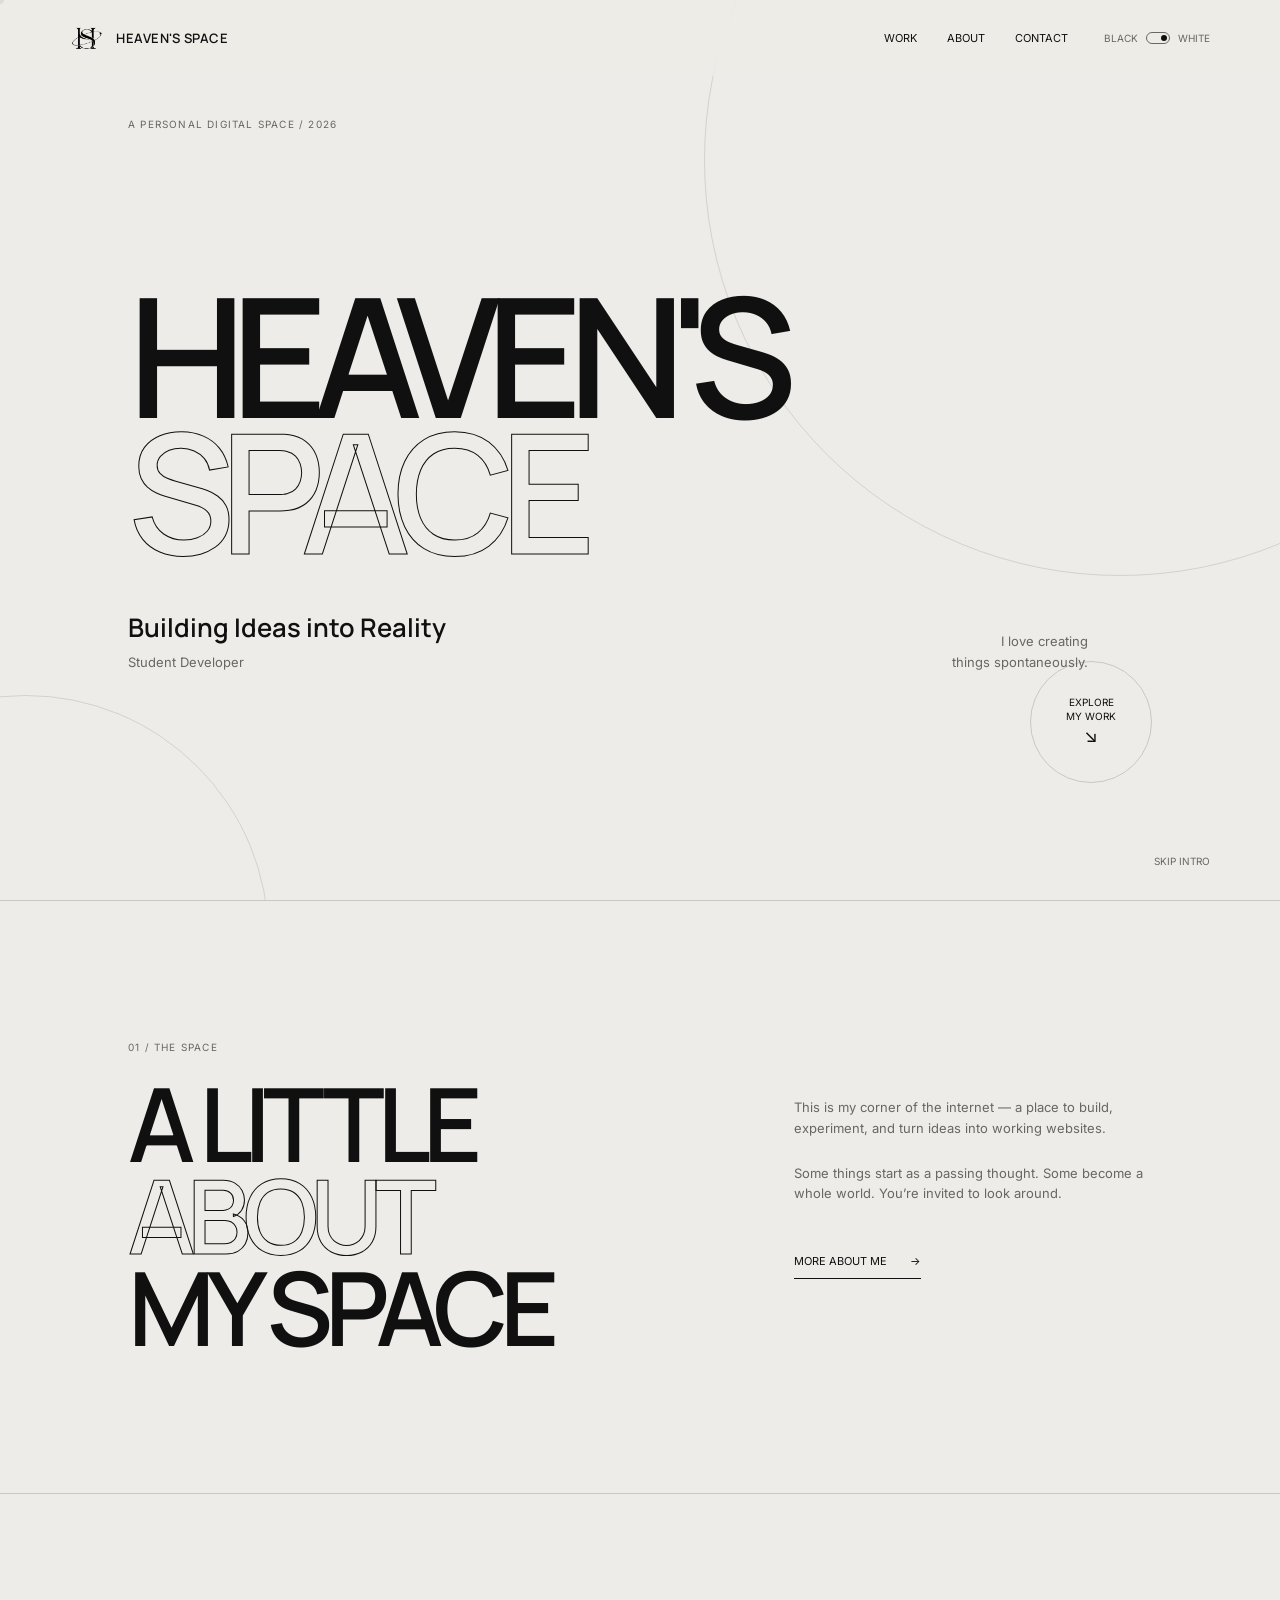
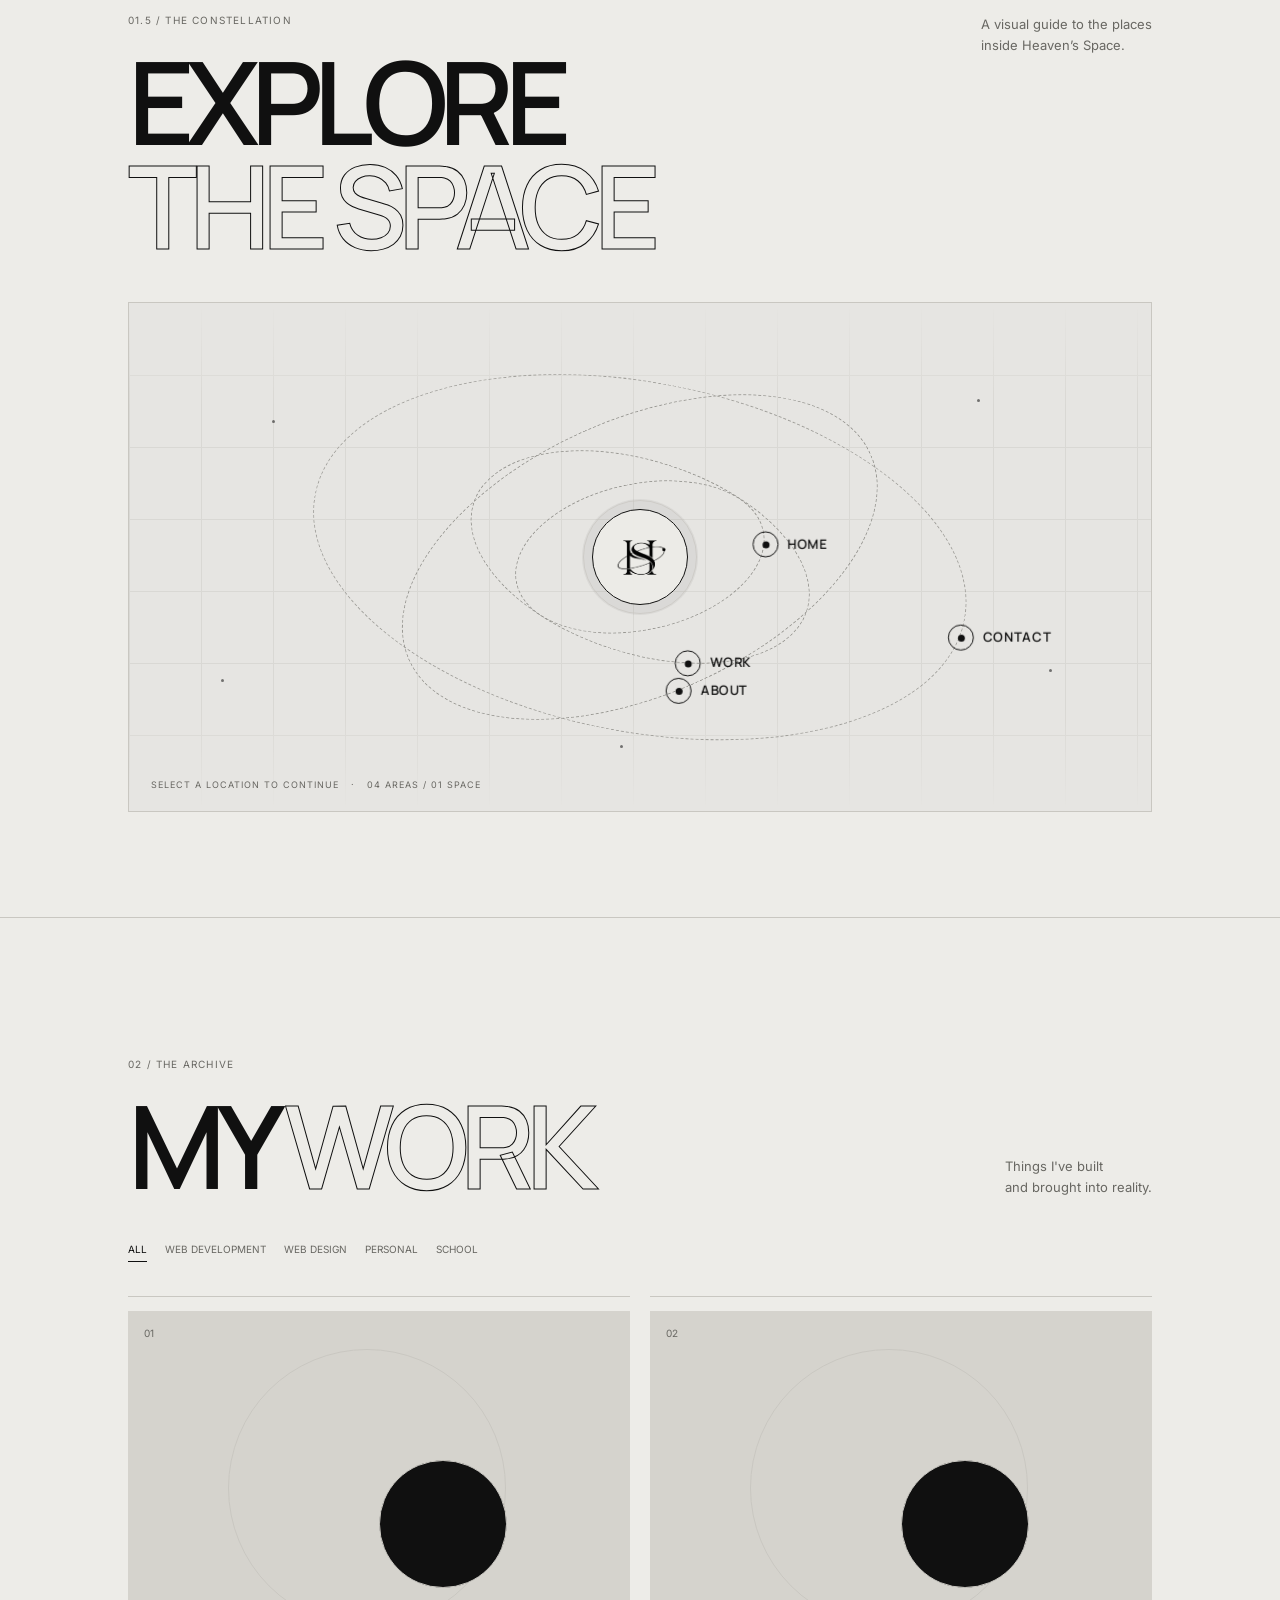
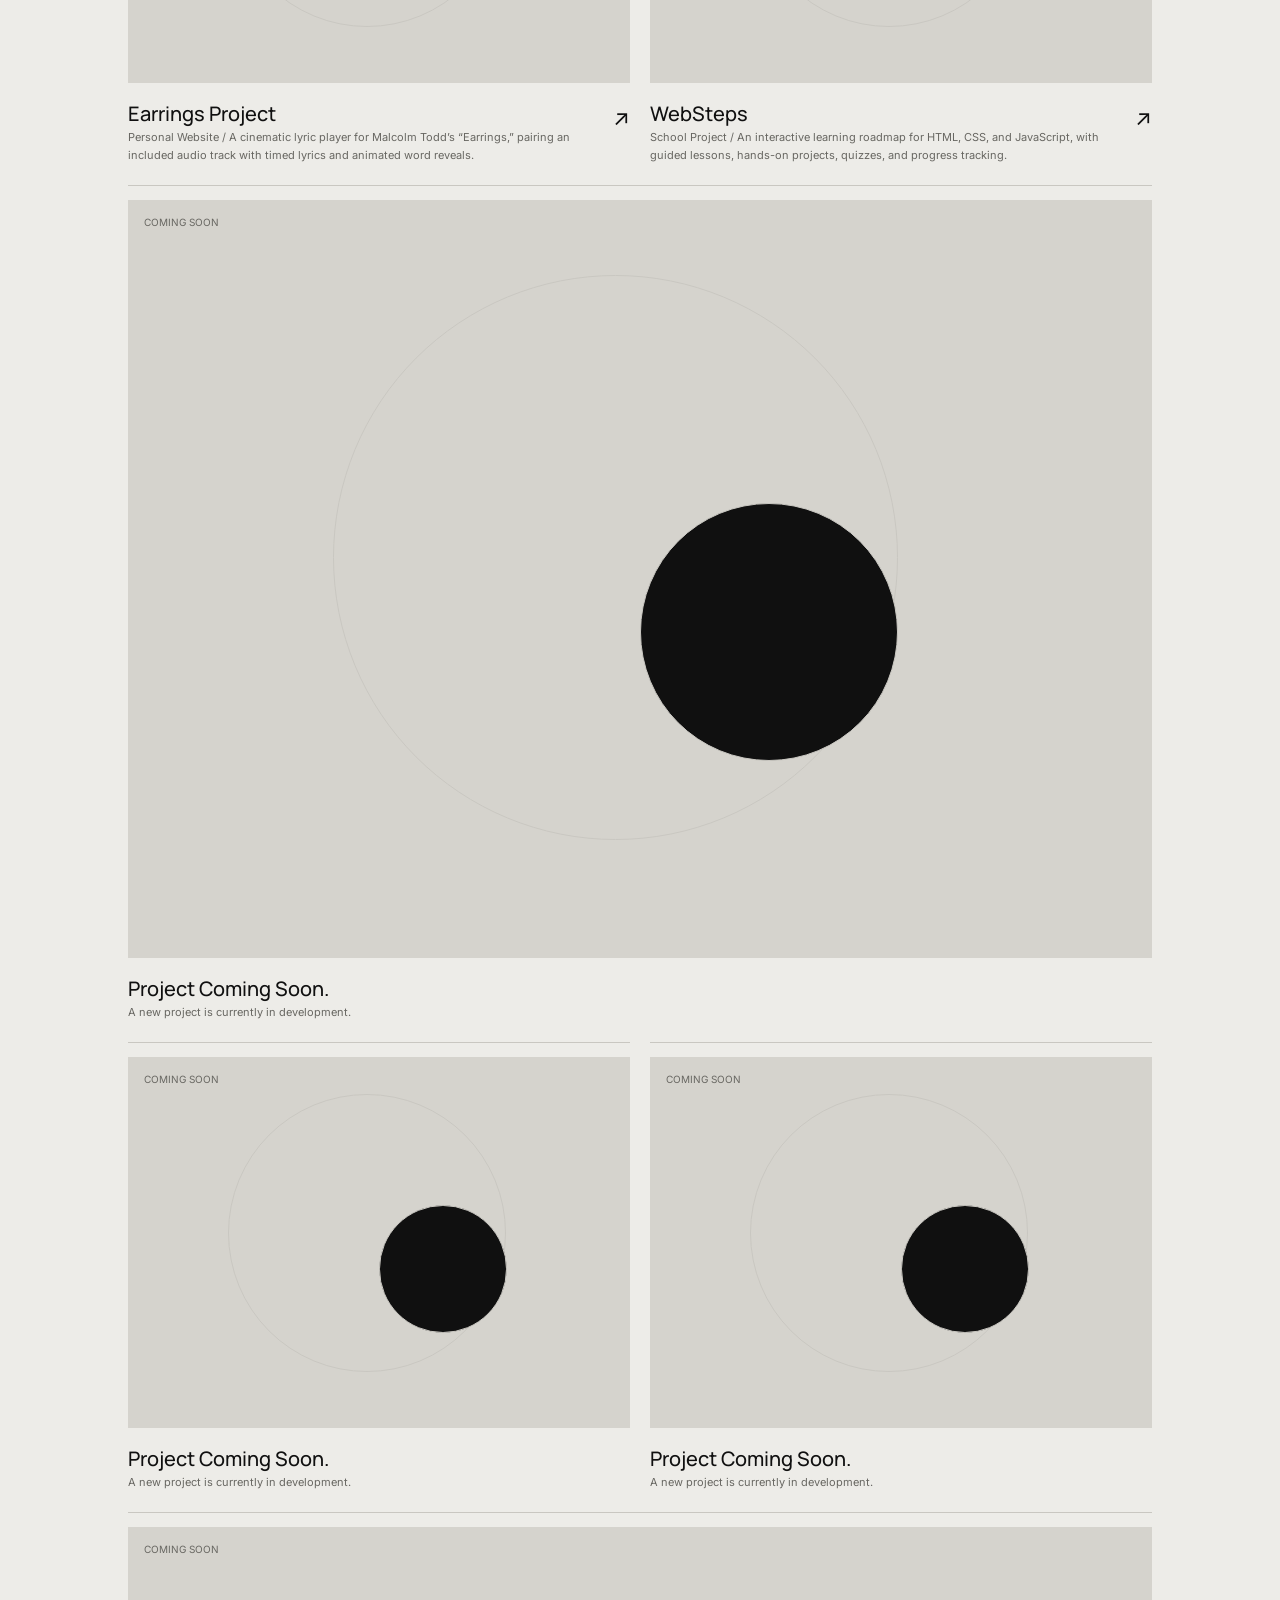
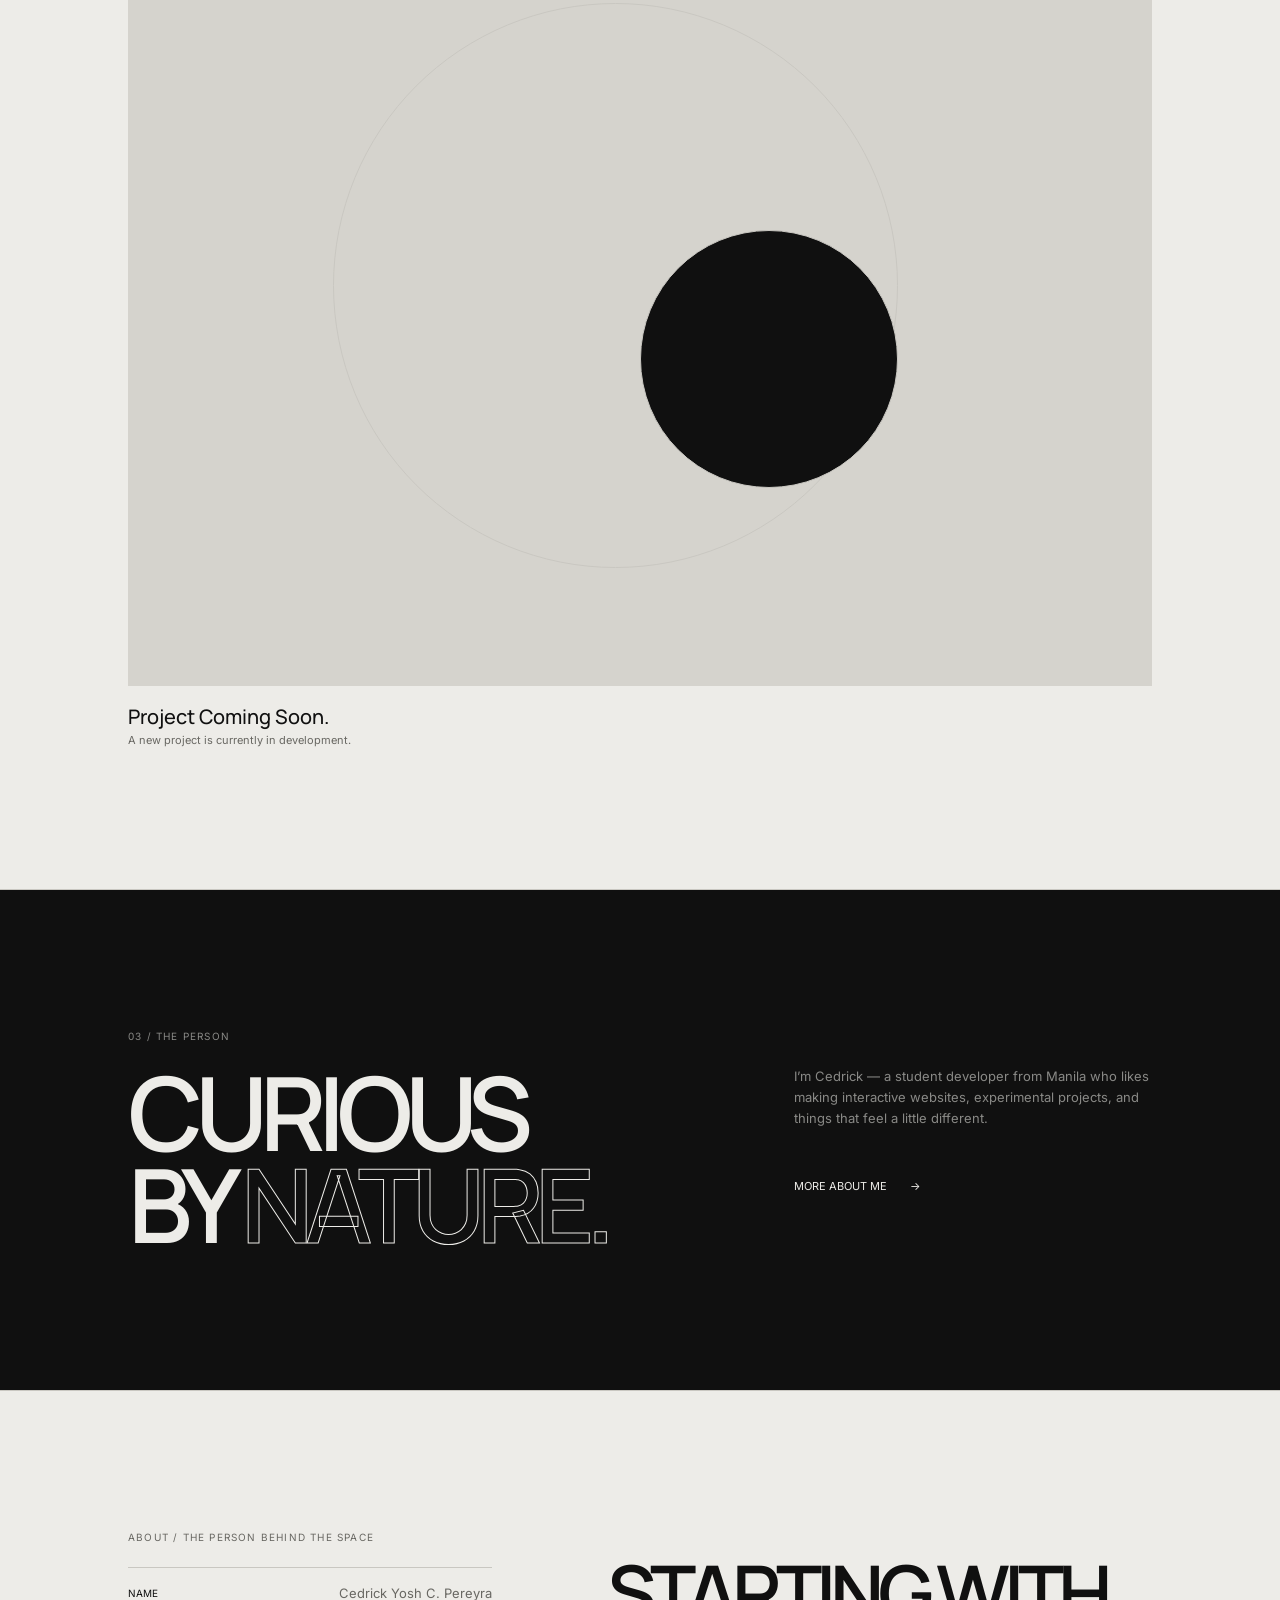
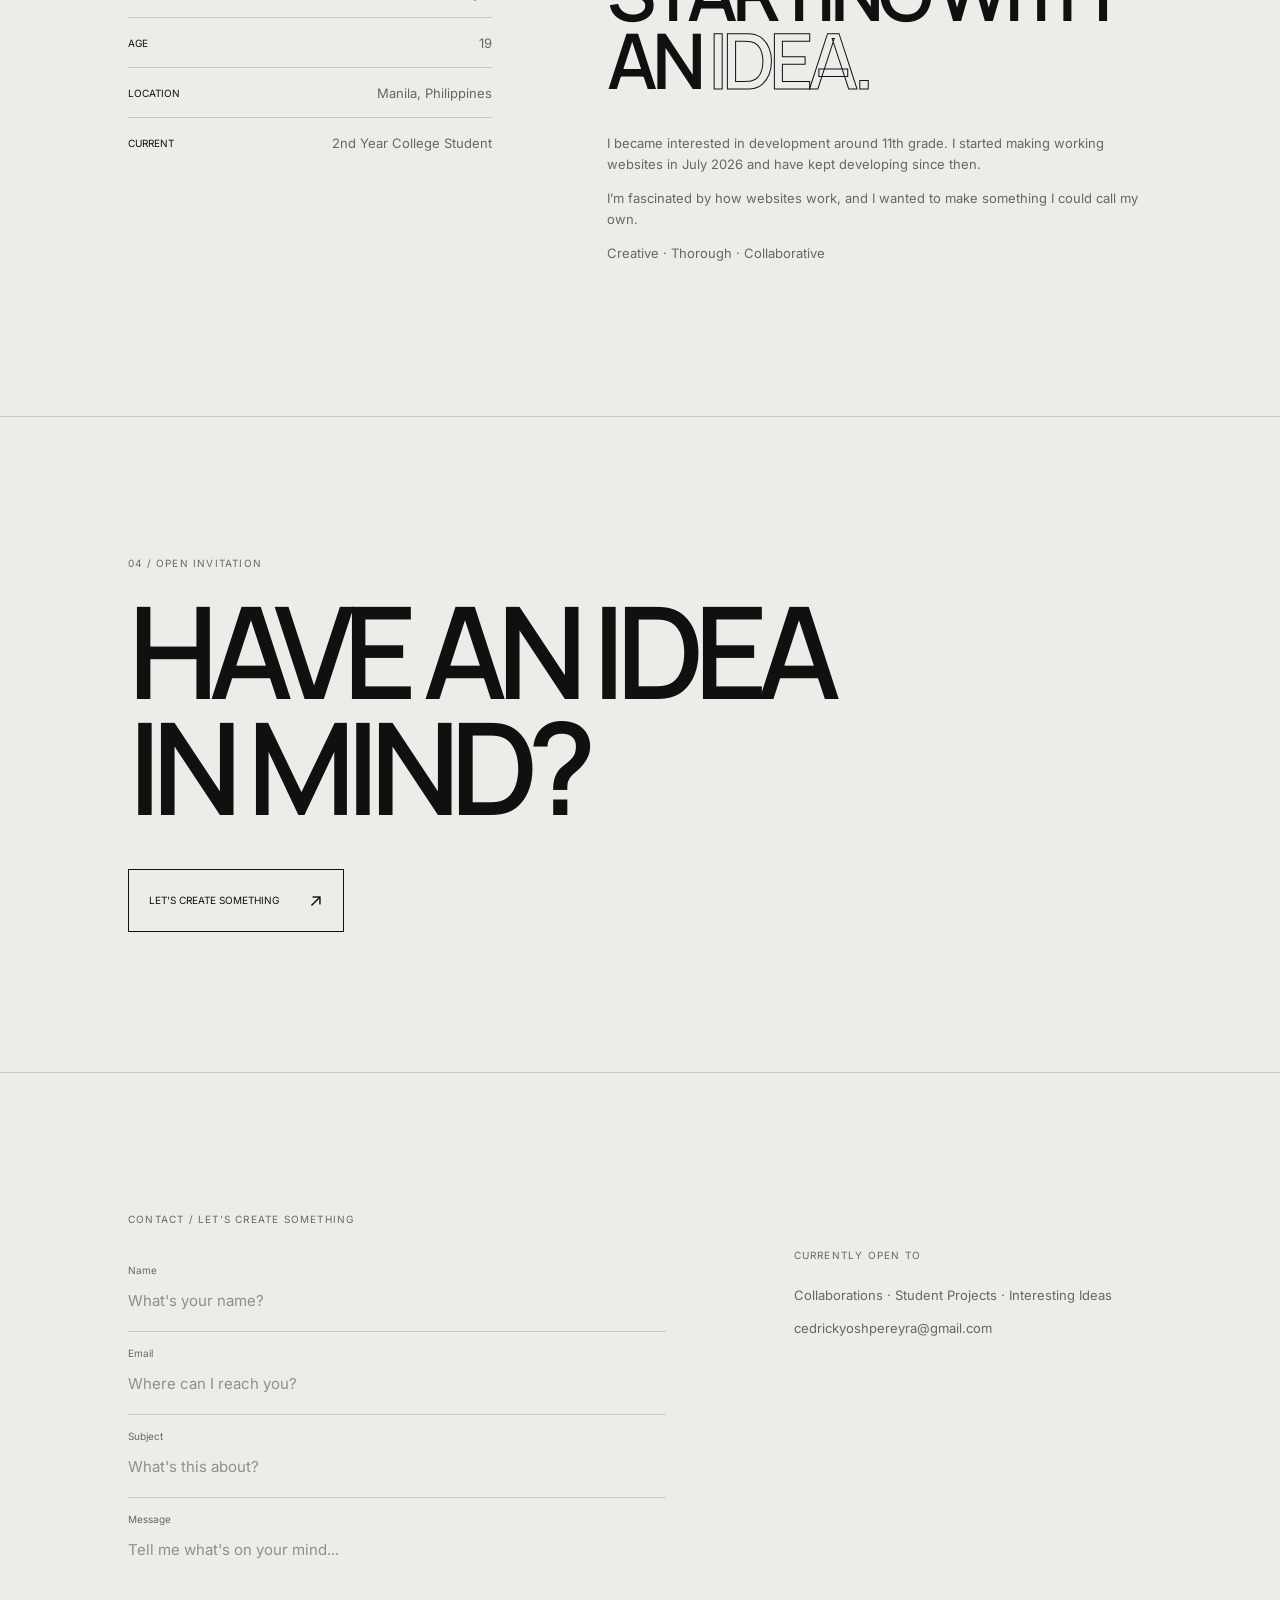
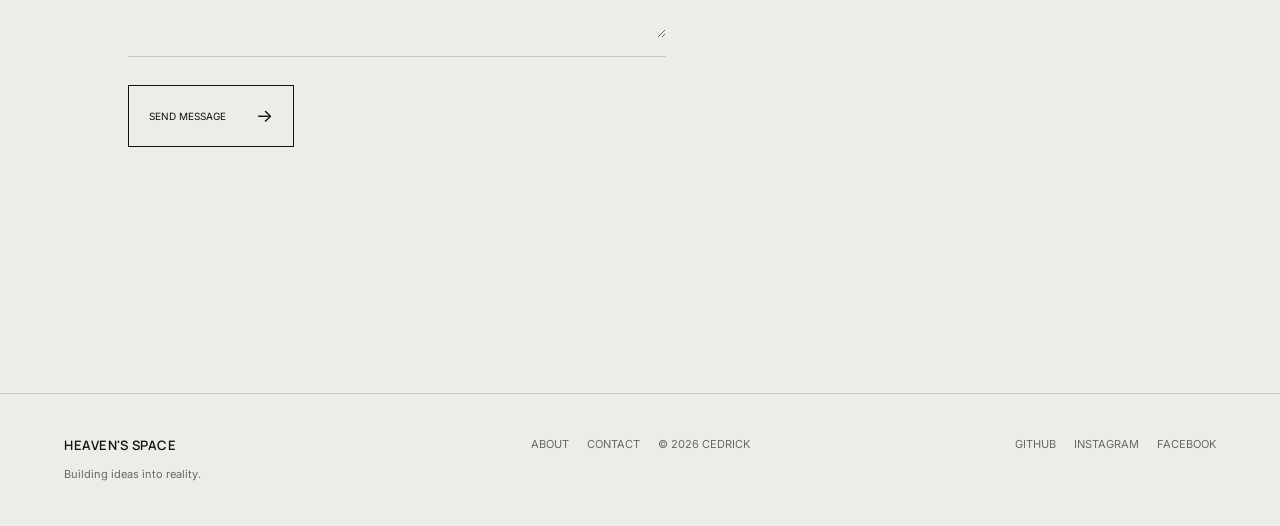
==== index.html @ 576fee95 "Make work preview hover animation visible" ====
<!doctype html>
<html lang="en">
<head>
  <meta charset="utf-8">
  <meta name="viewport" content="width=device-width, initial-scale=1">
  <title>Heaven's Space</title>
  <meta name="description" content="Heaven's Space is Cedrick's personal digital space for building ideas into reality.">
  <meta property="og:title" content="Heaven's Space — Student Developer">
  <meta property="og:description" content="Building ideas into reality. Explore Cedrick's work, experiments, and digital space.">
  <meta property="og:type" content="website">
  <link rel="icon" type="image/png" href="assets/heavens-space-logo.png">
  <link rel="stylesheet" href="css/style.css?v=20">
</head>
<body id="top">
  <div class="cursor" aria-hidden="true"></div>
  <header class="site-header">
    <a class="brand brand-with-logo" href="index.html" aria-label="Heaven's Space home">
      <span class="brand-logo" aria-hidden="true"><img src="assets/heavens-space-logo.png" alt="" width="44" height="44"></span>
      <span>HEAVEN'S SPACE</span>
    </a>
    <nav class="desktop-nav" aria-label="Main navigation">
      <a href="#work">WORK</a><a href="#about">ABOUT</a><a href="#contact">CONTACT</a>
      <button class="theme-toggle" type="button" aria-label="Switch theme"><span>BLACK</span><i></i><span>WHITE</span></button>
    </nav>
    <button class="menu-button" type="button" aria-expanded="false" aria-controls="mobile-nav">MENU</button>
  </header>
  <div class="mobile-nav" id="mobile-nav" aria-hidden="true">
    <a href="#work">WORK</a><a href="#about">ABOUT</a><a href="#contact">CONTACT</a>
    <button class="theme-toggle" type="button"><span>BLACK</span><i></i><span>WHITE</span></button>
  </div>

  <main>
    <section class="hero entrance" aria-labelledby="hero-title">
      <div class="hero-orbit orbit-one"></div><div class="hero-orbit orbit-two"></div>
      <p class="eyebrow hero-kicker">A PERSONAL DIGITAL SPACE / 2026</p>
      <h1 id="hero-title">HEAVEN'S<br><em>SPACE</em></h1>
      <div class="hero-bottom">
        <div><p class="tagline">Building Ideas into Reality</p><p class="role">Student Developer</p></div>
        <p class="personal-line">I love creating<br>things spontaneously.</p>
      </div>
      <a class="circle-link" href="#intro" aria-label="Explore Heaven's Space">EXPLORE<br>MY WORK <span>↘</span></a>
      <button class="skip-entrance" type="button">SKIP INTRO</button>
    </section>

    <section class="intro section" id="intro">
      <p class="eyebrow">01 / THE SPACE</p>
      <div class="intro-grid reveal"><h2>A LITTLE<br><em>ABOUT</em><br>MY SPACE</h2><div class="intro-copy"><p>This is my corner of the internet — a place to build, experiment, and turn ideas into working websites.</p><p>Some things start as a passing thought. Some become a whole world. You’re invited to look around.</p><a class="text-link" href="#about">MORE ABOUT ME <span>→</span></a></div></div>
    </section>

    <section class="space-map section" id="space-map" aria-labelledby="space-map-title">
      <div class="section-head reveal">
        <div><p class="eyebrow">01.5 / THE CONSTELLATION</p><h2 id="space-map-title">EXPLORE<br><em>THE SPACE</em></h2></div>
        <p>A visual guide to the places<br>inside Heaven’s Space.</p>
      </div>
      <div class="map-shell reveal">
        <div class="map-stars" aria-hidden="true"><i></i><i></i><i></i><i></i><i></i></div>
        <div class="orbit-ring orbit-home" aria-hidden="true"></div>
        <div class="orbit-ring orbit-work" aria-hidden="true"></div>
        <div class="orbit-ring orbit-about" aria-hidden="true"></div>
        <div class="orbit-ring orbit-contact" aria-hidden="true"></div>
        <div class="space-core" aria-label="Heaven's Space, the center of the portfolio universe"><img src="assets/heavens-space-logo.png" alt="Heaven's Space logo" width="72" height="72"><i aria-hidden="true"></i></div>
        <div class="map-node node-home">
          <a class="map-location" href="#top" aria-label="Go to Home. The entrance to Heaven’s Space." data-map-target="home">
            <span class="map-orb" aria-hidden="true"><i></i></span><span class="map-label">HOME</span><span class="map-description">The entrance to Heaven’s Space.</span><span class="map-arrow" aria-hidden="true">↗</span>
          </a>
        </div>
        <div class="map-node node-work">
          <a class="map-location" href="#work" aria-label="Go to Work. Explore projects and websites." data-map-target="work">
            <span class="map-orb" aria-hidden="true"><i></i></span><span class="map-label">WORK</span><span class="map-description">Projects, experiments, and websites.</span><span class="map-arrow" aria-hidden="true">↘</span>
          </a>
        </div>
        <div class="map-node node-about">
          <a class="map-location" href="#about" aria-label="Go to About. Meet the person behind the space." data-map-target="about">
            <span class="map-orb" aria-hidden="true"><i></i></span><span class="map-label">ABOUT</span><span class="map-description">The person behind the space.</span><span class="map-arrow" aria-hidden="true">↘</span>
          </a>
        </div>
        <div class="map-node node-contact">
          <a class="map-location" href="#contact" aria-label="Go to Contact. Start a conversation." data-map-target="contact">
            <span class="map-orb" aria-hidden="true"><i></i></span><span class="map-label">CONTACT</span><span class="map-description">An open door for new ideas.</span><span class="map-arrow" aria-hidden="true">↗</span>
          </a>
        </div>
        <p class="map-caption">SELECT A LOCATION TO CONTINUE <span>·</span> 04 AREAS / 01 SPACE</p>
      </div>
    </section>

    <section class="work section" id="work">
      <div class="section-head reveal"><div><p class="eyebrow">02 / THE ARCHIVE</p><h2>MY <em>WORK</em></h2></div><p>Things I've built<br>and brought into reality.</p></div>
      <div class="filters reveal" role="group" aria-label="Filter projects"><button class="active" data-filter="all">ALL</button><button data-filter="web development">WEB DEVELOPMENT</button><button data-filter="web design">WEB DESIGN</button><button data-filter="personal">PERSONAL</button><button data-filter="school">SCHOOL</button></div>
      <div class="project-grid" id="project-grid"></div>
    </section>

    <section class="about-preview section reveal"><p class="eyebrow">03 / THE PERSON</p><div class="split-heading"><h2>CURIOUS<br>BY <em>NATURE.</em></h2><div><p>I’m Cedrick — a student developer from Manila who likes making interactive websites, experimental projects, and things that feel a little different.</p><a class="text-link" href="#about">MORE ABOUT ME <span>→</span></a></div></div></section>
    <section class="about-page section" id="about"><p class="eyebrow">ABOUT / THE PERSON BEHIND THE SPACE</p><div class="bio"><div class="facts"><p><span>NAME</span>Cedrick Yosh C. Pereyra</p><p><span>AGE</span>19</p><p><span>LOCATION</span>Manila, Philippines</p><p><span>CURRENT</span>2nd Year College Student</p></div><div class="bio-copy"><h2>STARTING WITH<br>AN <em>IDEA.</em></h2><p>I became interested in development around 11th grade. I started making working websites in July 2026 and have kept developing since then.</p><p>I’m fascinated by how websites work, and I wanted to make something I could call my own.</p><p>Creative · Thorough · Collaborative</p></div></div></section>
    <section class="contact-cta section reveal"><p class="eyebrow">04 / OPEN INVITATION</p><h2>HAVE AN IDEA<br>IN MIND?</h2><a class="outline-button" href="#contact">LET'S CREATE SOMETHING <span>↗</span></a></section>
    <section class="contact-page section" id="contact"><p class="eyebrow">CONTACT / LET'S CREATE SOMETHING</p><div class="contact-layout"><form id="contact-form" novalidate><label>Name<input name="name" autocomplete="name" maxlength="100" required placeholder="What's your name?" aria-describedby="name-error"><span class="field-error" id="name-error" data-error="name"></span></label><label>Email<input name="email" type="email" autocomplete="email" maxlength="254" required placeholder="Where can I reach you?" aria-describedby="email-error"><span class="field-error" id="email-error" data-error="email"></span></label><label>Subject<input name="subject" maxlength="160" required placeholder="What's this about?" aria-describedby="subject-error"><span class="field-error" id="subject-error" data-error="subject"></span></label><label>Message<textarea name="message" rows="5" maxlength="5000" required placeholder="Tell me what's on your mind..." aria-describedby="message-error"></textarea><span class="field-error" id="message-error" data-error="message"></span></label><div class="form-honeypot" aria-hidden="true"><label>Leave this blank<input name="website" tabindex="-1" autocomplete="off"></label></div><button class="outline-button" type="submit">SEND MESSAGE <span>→</span></button><p class="form-status" role="status" aria-live="polite"></p></form><aside><p class="eyebrow">CURRENTLY OPEN TO</p><p>Collaborations · Student Projects · Interesting Ideas</p><p><a href="mailto:cedrickyoshpereyra@gmail.com">cedrickyoshpereyra@gmail.com</a></p></aside></div></section>
    <section class="project-view section" id="project-view" hidden></section>
  </main>
  <footer class="site-footer"><div><a class="brand" href="index.html">HEAVEN'S SPACE</a><p>Building ideas into reality.</p></div><div class="footer-links"><a href="#about">ABOUT</a><a href="#contact">CONTACT</a><span>© <span id="year"></span> CEDRICK</span></div><div class="socials"><a href="https://github.com/Heaven0318" target="_blank" rel="noreferrer">GITHUB</a><a href="https://www.instagram.com/07.heaven_/" target="_blank" rel="noreferrer">INSTAGRAM</a><a href="https://www.facebook.com/cedrickyosh.pereyra" target="_blank" rel="noreferrer">FACEBOOK</a></div></footer>
  <script src="js/config.js?v=2"></script><script src="js/projects.js?v=6"></script><script src="js/main.js?v=12"></script>
</body></html>
---- css/style.css ----
@import url('https://fonts.googleapis.com/css2?family=Inter:wght@400;500;600;700&family=Manrope:wght@500;600;700;800&display=swap');
  :root {
  --bg:#0b0b0b;
  --fg:#f2f0eb;
  --muted:#9a9893;
  --line:#30302e;
  --accent:#f2f0eb;
  --space-section-top:120px;
  --space-section-bottom:105px;
  --space-map-gap:44px;
  --space-map-padding:24px;
  --display:'Manrope',-apple-system,BlinkMacSystemFont,'Helvetica Neue',Arial,sans-serif;
  --body:'Inter',-apple-system,BlinkMacSystemFont,'Helvetica Neue',Arial,sans-serif;
  --ease:cubic-bezier(.22,1,.36,1);
  --ease-spring:cubic-bezier(.16,1,.3,1)
}
* {
  box-sizing:border-box
}
html {
  scroll-behavior:smooth
}
html:focus-within {
  scroll-behavior:smooth
}
body {
  margin:0;
  background:var(--bg);
  color:var(--fg);
  font-family:var(--body);
  font-size:13px;
  line-height:1.6;
  transition:background .6s var(--ease),color .6s var(--ease)
}
body.light {
  --bg:#edece8;
  --fg:#101010;
  --muted:#686762;
  --line:#c9c7c1;
  --accent:#101010
}
a,button {
  color:inherit
}
a {
  text-decoration:none
}
button {
  font:inherit;
  background:none;
  border:0;
  cursor:pointer
}
a:focus-visible,button:focus-visible,input:focus-visible,textarea:focus-visible {
  outline:1px solid var(--fg);
  outline-offset:6px
}
.site-header {
  height:76px;
  position:absolute;
  top:0;
  left:0;
  width:100%;
  padding:0 5vw;
  display:flex;
  align-items:center;
  justify-content:space-between;
  z-index:20
}
.brand {
  font:600 13px var(--display);
  letter-spacing:.04em
}
.brand-with-logo {
  display:inline-flex;
  align-items:center;
  gap:8px;
  white-space:nowrap
}
.brand-logo {
  position:relative;
  display:grid;
  place-items:center;
  width:44px;
  height:44px;
  flex:0 0 44px;
  overflow:visible;
  transition:transform .5s var(--ease-spring)
}
.brand-logo:before,.brand-logo:after {
  content:'';
  position:absolute;
  border:1px solid var(--fg);
  border-radius:50%;
  opacity:0;
  pointer-events:none
}
.brand-logo:before { width:38px;height:14px;transform:rotate(-25deg) }
.brand-logo:after { width:14px;height:38px;transform:rotate(28deg) }
.brand-logo img {
  display:block;
  width:44px;
  height:44px;
  max-width:44px;
  max-height:44px;
  object-fit:contain;
  transform:scale(1);
  transition:transform .55s var(--ease-spring),filter .45s var(--ease)
}
.brand-with-logo:hover .brand-logo,.brand-with-logo:focus-visible .brand-logo {
  transform:rotate(-8deg) scale(1.08)
}
.brand-with-logo:hover .brand-logo img,.brand-with-logo:focus-visible .brand-logo img {
  animation:logo-orbit .85s var(--ease-spring) both;
  filter:drop-shadow(0 0 5px color-mix(in srgb,var(--fg) 60%,transparent))
}
.light .brand-logo img { filter:brightness(0) }
.light .brand-with-logo:hover .brand-logo img,.light .brand-with-logo:focus-visible .brand-logo img {
  filter:brightness(0) drop-shadow(0 0 5px color-mix(in srgb,var(--fg) 35%,transparent))
}
.brand-with-logo:hover .brand-logo:before,.brand-with-logo:hover .brand-logo:after,.brand-with-logo:focus-visible .brand-logo:before,.brand-with-logo:focus-visible .brand-logo:after {
  animation:logo-rings .85s var(--ease-spring) both
}
@keyframes logo-orbit {
  0% { transform:scale(1) rotate(0deg) }
  45% { transform:scale(1.15) rotate(150deg) }
  72% { transform:scale(1.05) rotate(325deg) }
  100% { transform:scale(1) rotate(360deg) }
}
@keyframes logo-rings {
  0% { opacity:0;transform:scale(.25) rotate(-25deg) }
  45% { opacity:.8;transform:scale(1.15) rotate(45deg) }
  100% { opacity:0;transform:scale(1.45) rotate(120deg) }
}
.desktop-nav {
  display:flex;
  align-items:center;
  gap:30px;
  font:11px var(--body)
}
.desktop-nav a,.footer-links a,.socials a {
  transition:opacity .2s
}
.desktop-nav a:hover,.footer-links a:hover,.socials a:hover {
  opacity:.5
}
.current {
  border-bottom:1px solid
}
.theme-toggle {
  display:flex;
  align-items:center;
  gap:8px;
  font:10px var(--body);
  color:var(--muted)
}
.theme-toggle i {
  height:12px;
  width:24px;
  border:1px solid var(--muted);
  border-radius:99px;
  position:relative
}
.theme-toggle i:after {
  content:'';
  position:absolute;
  width:6px;
  height:6px;
  background:var(--fg);
  border-radius:50%;
  top:2px;
  left:3px;
  transition:transform .3s
}
.light .theme-toggle i:after {
  transform:translateX(11px)
}
.menu-button {
  display:none
}
.mobile-nav {
  display:none
}
.hero {
  min-height:100svh;
  position:relative;
  display:flex;
  flex-direction:column;
  justify-content:center;
  padding:120px 10vw 60px;
  overflow:hidden
}
.hero h1,.page-hero h1,.not-found h1 {
  font:600 clamp(4.5rem,13vw,12rem)/.82 var(--display);
  letter-spacing:-.09em;
  margin:0;
  position:relative;
  z-index:2
}
.hero h1 em,.page-hero h1 em,.not-found h1 em,h2 em {
  font-style:normal;
  color:transparent;
  -webkit-text-stroke:1px var(--fg)
}
.eyebrow {
  font:10px var(--body);
  letter-spacing:.12em;
  color:var(--muted);
  margin:0 0 24px
}
.hero-kicker {
  position:absolute;
  top:118px;
  left:10vw
}
.hero-bottom {
  display:flex;
  justify-content:space-between;
  align-items:end;
  max-width:960px;
  margin-top:50px;
  position:relative;
  z-index:2
}
.tagline {
  font:600 clamp(1.1rem,2vw,1.6rem) var(--display);
  margin:0
}
.role,.personal-line {
  color:var(--muted);
  margin:7px 0 0
}
.personal-line {
  text-align:right
}
.circle-link {
  position:absolute;
  right:10vw;
  bottom:13vh;
  border:1px solid var(--line);
  border-radius:50%;
  width:122px;
  height:122px;
  display:grid;
  place-content:center;
  text-align:center;
  font-size:10px;
  line-height:1.4;
  transition:background .3s,transform .3s
}
.circle-link span {
  font-size:18px
}
.circle-link:hover {
  background:var(--fg);
  color:var(--bg);
  transform:rotate(8deg)
}
.skip-entrance {
  position:absolute;
  right:5vw;
  bottom:30px;
  color:var(--muted);
  font-size:10px
}
.hero-orbit {
  position:absolute;
  border:1px solid var(--line);
  border-radius:50%;
  opacity:.7;
  pointer-events:none
}
.orbit-one {
  width:65vw;
  height:65vw;
  right:-20vw;
  top:-20vw
}
.orbit-two {
  width:38vw;
  height:38vw;
  left:-17vw;
  bottom:-22vw
}
.section {
  padding:140px 10vw;
  border-top:1px solid var(--line)
}
h2 {
  font:600 clamp(3rem,8vw,8rem)/.9 var(--display);
  letter-spacing:-.08em;
  margin:0
}
.intro-grid,.split-heading,.goals,.contact-layout {
  display:grid;
  grid-template-columns:1.2fr .8fr;
  gap:10vw
}
.intro-copy {
  max-width:390px;
  padding-top:20px
}
.intro-copy p,.split-heading p,.goals p {
  color:var(--muted);
  margin:0 0 24px
}
.text-link {
  display:inline-block;
  margin-top:25px;
  border-bottom:1px solid var(--fg);
  font-size:11px;
  padding-bottom:7px
}
.text-link span {
  display:inline-block;
  margin-left:20px;
  transition:transform .3s
}
.text-link:hover span {
  transform:translateX(8px)
}
.space-map {
  overflow:hidden;
  padding-top:var(--space-section-top);
  padding-bottom:var(--space-section-bottom)
}
.space-map .section-head {
  margin-bottom:var(--space-map-gap);
  align-items:start
}
.map-shell {
  min-height:510px;
  position:relative;
  border:1px solid var(--line);
  overflow:hidden;
  background:color-mix(in srgb,var(--fg) 3%,var(--bg));
  isolation:isolate;
  padding:var(--space-map-padding)
}
.map-shell:before {
  content:'';
  position:absolute;
  inset:0;
  opacity:.42;
  background-image:linear-gradient(var(--line) 1px,transparent 1px),linear-gradient(90deg,var(--line) 1px,transparent 1px);
  background-size:72px 72px;
  mask-image:linear-gradient(to bottom,transparent,#000 20%,#000 80%,transparent)
}
.map-stars i { position:absolute;width:3px;height:3px;background:var(--fg);border-radius:50%;opacity:.55;animation:map-twinkle 4s ease-in-out infinite; }
.map-stars i:nth-child(1){left:14%;top:23%}.map-stars i:nth-child(2){left:83%;top:19%;animation-delay:1s}.map-stars i:nth-child(3){left:9%;top:74%;animation-delay:2s}.map-stars i:nth-child(4){left:90%;top:72%;animation-delay:3s}.map-stars i:nth-child(5){left:48%;top:87%;animation-delay:1.5s}
.orbit-ring { position:absolute;left:50%;top:50%;border:1px dashed color-mix(in srgb,var(--fg) 28%,var(--line));border-radius:50%;box-sizing:border-box;transform:translate(-50%,-50%) rotate(-12deg);opacity:.95;pointer-events:none;transition:border-color .4s,opacity .4s; }
.orbit-home { transform:translate(-50%,-50%) rotate(-12deg); }
.orbit-work { transform:translate(-50%,-50%) rotate(18deg); }
.orbit-about { transform:translate(-50%,-50%) rotate(-24deg); }
.orbit-contact { transform:translate(-50%,-50%) rotate(11deg);opacity:.82; }
.space-core { position:absolute;z-index:1;left:50%;top:50%;width:96px;height:96px;border:1px solid var(--fg);border-radius:50%;display:grid;place-items:center;text-align:center;font:600 10px/1.25 var(--display);letter-spacing:.08em;background:color-mix(in srgb,var(--bg) 94%,transparent);box-shadow:0 0 0 10px color-mix(in srgb,var(--fg) 5%,transparent);transform:translate(-50%,-50%); }
.space-core img { display:block;width:72px;height:72px;max-width:100%;object-fit:contain; }
.light .space-core img { filter:brightness(0); }
.space-core:before { content:'';position:absolute;inset:-10px;border:1px solid var(--line);border-radius:50%;opacity:.7; }
.space-core i { display:none; }
.map-node { position:absolute;z-index:2;left:50%;top:50%;width:0;height:0;transform:translate(-50%,-50%);will-change:transform; }
.map-location { position:absolute;left:0;top:0;display:grid;grid-template-columns:26px auto;grid-template-rows:26px;column-gap:9px;row-gap:0;width:max-content;min-height:42px;padding:8px;border:1px solid transparent;background:transparent;transform:translate(-21px,-50%);transition:width .45s var(--ease-spring),min-height .45s var(--ease-spring),padding .45s var(--ease-spring),grid-template-columns .45s var(--ease-spring),grid-template-rows .45s var(--ease-spring),column-gap .45s var(--ease-spring),row-gap .45s var(--ease-spring),transform .45s var(--ease-spring),border-color .4s,background .4s;overflow:hidden; }
.map-location:hover,.map-location:focus-visible,.map-node.selected .map-location { grid-template-columns:26px minmax(0,1fr) auto;grid-template-rows:auto auto;column-gap:13px;row-gap:2px;width:clamp(220px,24vw,280px);min-height:78px;padding:13px 15px;transform:translate(-28px,-50%) scale(1.04);border-color:var(--fg);background:var(--fg);color:var(--bg);z-index:3; }
.map-orb { width:26px;height:26px;border:1px solid currentColor;border-radius:50%;display:grid;place-items:center;grid-column:1;grid-row:1; }
.map-orb i { width:7px;height:7px;border-radius:50%;background:currentColor;animation:map-pulse 2.4s ease-in-out infinite; }
.map-label { min-width:0;font:600 13px/1.2 var(--display);letter-spacing:.05em;grid-column:2;grid-row:1;align-self:center;overflow-wrap:anywhere;opacity:1;transition:opacity .25s ease; }
.map-description { display:none;min-width:0;width:auto;color:var(--muted);font-size:10px;line-height:1.4;grid-column:2 / 4;grid-row:2;overflow-wrap:anywhere;white-space:normal;opacity:0;transition:opacity .25s ease,color .4s; }
.map-location:hover .map-description,.map-location:focus-visible .map-description { color:color-mix(in srgb,var(--bg) 65%,transparent); }
.map-shell:has([data-map-target="home"]:hover) .orbit-home,.map-shell:has([data-map-target="work"]:hover) .orbit-work,.map-shell:has([data-map-target="about"]:hover) .orbit-about,.map-shell:has([data-map-target="contact"]:hover) .orbit-contact { border-color:var(--fg);opacity:1; }
.map-shell:has(.map-location:hover) .orbit-ring { opacity:.42; }
.map-shell:has([data-map-target="home"]:hover) .orbit-home,.map-shell:has([data-map-target="work"]:hover) .orbit-work,.map-shell:has([data-map-target="about"]:hover) .orbit-about,.map-shell:has([data-map-target="contact"]:hover) .orbit-contact { opacity:1; }
.map-shell:has(.map-location:hover) .map-node:not(:has(.map-location:hover)),.map-shell:has(.map-location:focus-visible) .map-node:not(:has(.map-location:focus-visible)),.map-shell:has(.map-node.selected) .map-node:not(.selected) { opacity:.72; }
.map-arrow { display:none;grid-column:3;grid-row:1;align-self:center;font-size:18px;line-height:1;opacity:0;transition:opacity .25s ease; }
.map-location:hover .map-description,.map-location:focus-visible .map-description,.map-node.selected .map-description { display:block; }
.map-location:hover .map-arrow,.map-location:focus-visible .map-arrow,.map-node.selected .map-arrow { display:inline; }
.map-location:hover .map-label,.map-location:hover .map-description,.map-location:hover .map-arrow,.map-location:focus-visible .map-label,.map-location:focus-visible .map-description,.map-location:focus-visible .map-arrow,.map-node.selected .map-label,.map-node.selected .map-description,.map-node.selected .map-arrow { opacity:1; }
.map-node.collapsed .map-location { grid-template-columns:26px auto;grid-template-rows:26px;column-gap:9px;row-gap:0;width:max-content;min-height:42px;padding:8px;transform:translate(-21px,-50%);border-color:transparent;background:transparent;color:inherit;z-index:2; }
.map-node.collapsed .map-description,.map-node.collapsed .map-arrow { display:none;opacity:0; }
.map-node.collapsed .map-label { opacity:1; }
.map-caption { position:absolute;left:22px;bottom:18px;margin:0;color:var(--muted);font-size:9px;letter-spacing:.11em; }
.map-caption span { margin:0 8px; }
@keyframes map-pulse { 0%,100%{transform:scale(.75);opacity:.5}50%{transform:scale(1.25);opacity:1} }
@keyframes map-twinkle { 0%,100%{opacity:.2;transform:scale(.7)}50%{opacity:.8;transform:scale(1.2)} }
@keyframes core-pulse { 0%,100%{transform:scale(.75);opacity:.45}50%{transform:scale(1.35);opacity:1} }
.section-head {
  display:flex;
  justify-content:space-between;
  align-items:end;
  margin-bottom:40px
}
.section-head h2 {
  font-size:clamp(4rem,9vw,9rem)
}
.section-head>p {
  color:var(--muted);
  margin:0
}
.filters {
  display:flex;
  gap:18px;
  flex-wrap:wrap;
  margin-bottom:34px
}
.filters button {
  color:var(--muted);
  font-size:10px;
  border-bottom:1px solid transparent;
  padding:4px 0
}
.filters button.active,.filters button:hover {
  color:var(--fg);
  border-color:var(--fg)
}
.project-grid {
  display:grid;
  grid-template-columns:repeat(2,1fr);
  gap:20px
}
.project-card {
  display:block;
  border-top:1px solid var(--line);
  padding-top:14px;
  transition:transform .4s var(--ease)
}
.project-card:nth-child(3n) {
  grid-column:span 2
}
.project-card:hover {
  transform:translateY(-7px)
}
.project-visual {
  aspect-ratio:1.35;
  background:#161616;
  position:relative;
  overflow:hidden;
  margin-bottom:17px
}
.light .project-visual {
  background:#d5d3cd
}
.project-visual:before,.project-visual:after {
  content:'';
  position:absolute;
  border:1px solid var(--line);
  border-radius:50%;
  width:55%;
  aspect-ratio:1;
  left:20%;
  top:10%;
  transition:transform .6s var(--ease)
}
.project-visual:after {
  width:25%;
  left:50%;
  top:40%;
  background:var(--fg)
}
.project-card:hover .project-visual:before {
  transform:scale(1.12) rotate(15deg)
}
.project-card:hover .project-visual:after {
  transform:translate(15px,-15px)
}
.project-index {
  position:absolute;
  left:16px;
  top:14px;
  color:var(--muted);
  font-size:10px
}
.project-meta {
  display:flex;
  justify-content:space-between;
  gap:20px
}
.project-meta h3 {
  font:500 20px var(--display);
  margin:0
}
.project-meta p {
  color:var(--muted);
  margin:2px 0 0;
  font-size:11px
}
.project-arrow {
  font-size:22px
}
.project-placeholder { cursor:default; }
.project-placeholder .project-meta > div { min-width:0; }
.project-placeholder .project-meta h3,
.project-placeholder .project-meta p { overflow-wrap:anywhere; }
.about-preview {
  background:var(--fg);
  color:var(--bg)
}
.about-preview .eyebrow,.about-preview p {
  color:color-mix(in srgb,var(--bg) 55%,transparent)
}
.about-preview h2 em {
  color:transparent;
  -webkit-text-stroke:1px var(--bg)
}
.contact-cta {
  min-height:65vh;
  display:flex;
  flex-direction:column;
  justify-content:center;
  align-items:flex-start
}
.contact-cta h2 {
  font-size:clamp(4rem,10vw,10rem);
  margin-bottom:45px
}
.outline-button {
  display:inline-flex;
  align-items:center;
  gap:30px;
  border:1px solid var(--fg);
  padding:16px 20px;
  font-size:10px;
  transition:background .3s,color .3s
}
.outline-button span {
  font-size:18px
}
.outline-button:hover {
  background:var(--fg);
  color:var(--bg)
}
.site-footer {
  padding:42px 5vw;
  display:grid;
  grid-template-columns:1fr 1fr 1fr;
  gap:30px;
  border-top:1px solid var(--line);
  font-size:11px
}
.site-footer p {
  color:var(--muted);
  margin:10px 0 0
}
.footer-links,.socials {
  display:flex;
  flex-wrap:wrap;
  gap:18px;
  align-content:start;
  justify-content:center;
  color:var(--muted)
}
.socials {
  justify-content:end
}
.page-hero {
  padding:190px 10vw 120px;
  border-bottom:1px solid var(--line)
}
.page-hero h1 {
  font-size:clamp(4rem,10vw,10rem);
  margin-bottom:50px
}
.page-intro {
  max-width:520px;
  color:var(--muted);
  font-size:15px
}
.bio {
  display:grid;
  grid-template-columns:.8fr 1.2fr;
  gap:12vw
}
.facts p {
  border-top:1px solid var(--line);
  padding:14px 0;
  margin:0;
  display:flex;
  justify-content:space-between;
  color:var(--muted)
}
.facts span {
  color:var(--fg);
  font-size:10px
}
.bio-copy h2,.goals h2 {
  font-size:clamp(3.2rem,6vw,6rem);
  margin-bottom:40px
}
.bio-copy p {
  max-width:600px;
  color:var(--muted)
}
.details {
  display:grid;
  grid-template-columns:repeat(3,1fr);
  gap:4vw
}
.details p:not(.eyebrow) {
  color:var(--muted)
}
.quote {
  text-align:center;
  padding-top:190px;
  padding-bottom:190px
}
.quote p {
  font:600 clamp(3rem,7vw,7rem)/.9 var(--display);
  letter-spacing:-.08em;
  margin:0 0 40px
}
.quote small {
  color:var(--muted);
  font-size:10px;
  letter-spacing:.12em
}
.goals {
  padding-bottom:190px
}
.contact-layout form {
  max-width:570px
}
.contact-layout label {
  display:block;
  border-bottom:1px solid var(--line);
  padding:13px 0;
  font-size:10px;
  color:var(--muted)
}
input,textarea {
  display:block;
  width:100%;
  border:0;
  outline:0;
  background:transparent;
  color:var(--fg);
  font:15px var(--body);
  padding:13px 0 3px;
  resize:vertical
}
input::placeholder,textarea::placeholder {
  color:var(--muted);
  opacity:.7
}
.contact-layout .outline-button {
  margin-top:28px
}
.contact-layout aside {
  color:var(--muted)
}
.contact-note {
  margin-top:90px;
  display:flex;
  flex-direction:column;
  align-items:start;
  gap:10px
}
.contact-note a {
  color:var(--fg)
}
.field-error {
  color:#c66;
  display:block;
  margin-top:5px
}
.form-honeypot { position:absolute;left:-10000px;width:1px;height:1px;overflow:hidden; }
.contact-layout [aria-invalid="true"] { border-bottom:1px solid #c66; }
.contact-layout button:disabled { cursor:wait;opacity:.6; }
.form-status {
  min-height:80px;
  color:var(--muted)
}
.form-status.success {
  color:var(--fg)
}
.not-found {
  min-height:80vh;
  padding:180px 10vw
}
.not-found h1 {
  font-size:clamp(3.4rem,9vw,9rem);
  margin-bottom:35px
}
.not-found p {
  color:var(--muted);
  margin-bottom:35px
}
.reveal {
  opacity:0;
  transform:translateY(25px);
  transition:opacity .8s var(--ease),transform .8s var(--ease)
}
.reveal.visible {
  opacity:1;
  transform:none
}
.cursor {
  position:fixed;
  width:8px;
  height:8px;
  background:var(--fg);
  border-radius:50%;
  pointer-events:none;
  z-index:99;
  transform:translate(-50%,-50%);
  mix-blend-mode:difference;
  transition:width .2s,height .2s
}
.cursor.hover {
  width:35px;
  height:35px
}
@media(max-width:700px) {
  .site-header {
  height:66px;
  padding:0 6vw
}
.desktop-nav {
  display:none
}
.menu-button {
  display:block;
  font-size:10px
}
.mobile-nav {
  position:fixed;
  z-index:19;
  inset:0;
  background:var(--bg);
  display:flex;
  flex-direction:column;
  justify-content:center;
  padding:12vw;
  gap:24px;
  transform:translateY(-100%);
  transition:transform .5s var(--ease)
}
.mobile-nav.open {
  transform:none
}
.mobile-nav a {
  font:600 3rem/.9 var(--display);
  letter-spacing:-.06em
}
.mobile-nav .theme-toggle {
  margin-top:20px;
  justify-content:start
}
.hero {
  padding:100px 6vw 50px
}
.hero-kicker {
  top:100px;
  left:6vw
}
.hero h1 {
  font-size:clamp(4rem,19vw,7rem)
}
.hero-bottom {
  align-items:start;
  flex-direction:column;
  gap:30px;
  margin-top:45px
}
.personal-line {
  text-align:left
}
.circle-link {
  right:7vw;
  bottom:8vh;
  width:98px;
  height:98px
}
.section {
  padding:95px 6vw
}
.intro-grid,.split-heading,.goals,.contact-layout,.bio {
  grid-template-columns:1fr;
  gap:45px
}
.section-head {
  display:block
}
.section-head>p {
  margin-top:20px
}
.space-map .section-head { margin-bottom:40px; }
.map-shell { min-height:720px; }
.map-shell:before { background-size:48px 48px; }
.space-map { padding-top:95px;padding-bottom:78px; }
.space-map .section-head { margin-bottom:34px; }
.map-shell { min-height:650px; }
.orbit-home { width:26%;height:25%; }.orbit-work { width:43%;height:40%; }.orbit-about { width:59%;height:55%; }.orbit-contact { width:75%;height:70%; }
.space-core { width:76px;height:76px;font-size:8px; }
.map-location:hover,.map-location:focus-visible,.map-node.selected .map-location { width:min(220px,calc(100vw - 48px));min-height:82px;padding:14px; }
.map-caption { left:16px;right:16px;bottom:14px;line-height:1.5; }
.filters {
  gap:12px
}
.project-grid {
  grid-template-columns:1fr
}
.project-card:nth-child(3n) {
  grid-column:auto
}
.project-visual {
  aspect-ratio:1.2
}
.site-footer {
  grid-template-columns:1fr 1fr;
  padding:35px 6vw
}
.footer-links,.socials {
  justify-content:start;
  align-content:start
}
.socials {
  grid-column:span 2
}
.page-hero {
  padding:150px 6vw 80px
}
.page-hero h1 {
  font-size:clamp(3.5rem,16vw,7rem);
  margin-bottom:35px
}
.page-intro {
  font-size:13px
}
.details {
  grid-template-columns:1fr;
  gap:30px
}
.quote {
  padding:120px 6vw
}
.goals {
  padding-bottom:120px
}
.not-found {
  padding:150px 6vw
}
.not-found h1 {
  font-size:clamp(3rem,15vw,6rem)
}
.cursor {
  display:none
}

}
@media(prefers-reduced-motion:reduce) {
  *,*:before,*:after {
  scroll-behavior:auto!important;
  transition-duration:.01ms!important;
  animation-duration:.01ms!important
}
.reveal {
  opacity:1;
  transform:none
}
.hero-orbit {
  display:none
}
.map-node { transform:translate(-50%,-50%) !important; }
.map-location:hover,.map-location:focus-visible,.map-node.selected .map-location { transform:translate(-27px,-50%) scale(1.04); }
.node-home { left:50%;top:18%; }.node-work { left:50%;top:40%; }.node-about { left:32%;top:72%; }.node-contact { left:68%;top:72%; }

}
.about-page .bio {
  align-items:start;
  grid-template-columns:minmax(280px,.8fr) minmax(0,1.2fr);
  gap:9vw
}
.about-page .bio-copy h2 {
  font-size:clamp(3.8rem,6vw,6.3rem);
  line-height:.88;
  margin-top:-.12em
}
.about-page .bio-copy p {
  max-width:560px
}
.facts p {
  min-height:50px;
  align-items:center
}
.project-detail-visual {
  max-width:900px;
  aspect-ratio:1.8;
  background:#161616;
  position:relative;
  overflow:hidden;
  margin-bottom:80px
}
.light .project-detail-visual {
  background:#d5d3cd
}
.project-detail-visual:before,.project-detail-visual:after {
  content:'';
  position:absolute;
  border:1px solid var(--line);
  border-radius:50%;
  width:45%;
  aspect-ratio:1;
  left:27%;
  top:8%
}
.project-detail-visual:after {
  width:20%;
  top:42%;
  left:45%;
  background:var(--fg)
}
.project-detail-visual.has-image-preview {
  aspect-ratio:auto;
  background:#111
}
.project-detail-visual.has-image-preview img {
  position:relative;
  z-index:0;
  display:block;
  width:100%;
  height:auto;
  object-fit:contain
}
.project-detail-visual.has-image-preview:before,
.project-detail-visual.has-image-preview:after { content:none }
.project-detail-visual.has-image-preview .project-index { z-index:1 }
.project-sections {
  display:grid;
  grid-template-columns:repeat(2,1fr);
  gap:45px 12vw;
  max-width:900px
}
.project-sections>div {
  border-top:1px solid var(--line);
  padding-top:15px
}
.project-sections p:last-child {
  color:var(--muted);
  margin-top:20px
}
.project-end {
  padding-top:0;
  border-top:0
}
.site-header {
  backdrop-filter:saturate(180%) blur(18px);
  -webkit-backdrop-filter:saturate(180%) blur(18px);
  background:color-mix(in srgb,var(--bg) 72%,transparent);
  transition:background .8s var(--ease)
}
.hero h1 {
  animation:hero-title 1.2s var(--ease-spring) both
}
.hero-kicker {
  animation:hero-fade .8s .1s var(--ease-spring) both
}
.hero-bottom {
  animation:hero-fade 1s .35s var(--ease-spring) both
}
.circle-link {
  animation:hero-fade 1s .55s var(--ease-spring) both
}
.hero-orbit {
  animation:orbit-drift 18s ease-in-out infinite alternate
}
.project-card {
  transition:transform .7s var(--ease-spring),opacity .7s var(--ease-spring)
}
.project-visual {
  transition:transform .9s var(--ease-spring),box-shadow .9s var(--ease-spring)
}
.project-card:hover .project-visual {
  transform:scale(.985);
  box-shadow:0 24px 55px rgba(0,0,0,.2)
}
.outline-button,.circle-link {
  transition:background .5s var(--ease-spring),color .5s var(--ease-spring),transform .5s var(--ease-spring)
}
.text-link span {
  transition:transform .5s var(--ease-spring)
}
@keyframes hero-title {
  from {
  opacity:0;
  transform:translateY(28px) scale(.98);
  filter:blur(10px)
}
to {
  opacity:1;
  transform:none;
  filter:none
}

}
@keyframes hero-fade {
  from {
  opacity:0;
  transform:translateY(18px)
}
to {
  opacity:1;
  transform:none
}

}
@keyframes orbit-drift {
  from {
  transform:translate3d(-2%,-1%,0) rotate(0deg)
}
to {
  transform:translate3d(2%,2%,0) rotate(8deg)
}

}

@media(max-width:700px) {
  body { overflow-x:clip; }
  .map-shell { contain:paint; }
  .about-page .bio { grid-template-columns:1fr; }
  .about-page .bio-copy { min-width:0; }
}

@media(max-width:700px) and (prefers-reduced-motion:reduce) {
  .node-home { left:50%;top:15%; }.node-work { left:50%;top:38%; }.node-about { left:50%;top:61%; }.node-contact { left:50%;top:84%; }
}

/* Animate the existing work preview shapes without changing their resting design. */
:where(.project-card.reveal.visible) .project-visual:before,
.project-visual.reveal.visible:before {
  animation:work-preview-enter .9s var(--ease-spring) both
}
:where(.project-card.reveal.visible) .project-visual:after,
.project-visual.reveal.visible:after {
  animation:work-preview-orb-enter .75s .12s var(--ease-spring) both
}
.project-card:hover .project-visual:before,
.project-visual:hover:before,
.project-card:focus-visible .project-visual:before {
  animation:work-preview-ring-hover 1.8s ease-in-out infinite alternate
}
.project-card:hover .project-visual:after,
.project-visual:hover:after,
.project-card:focus-visible .project-visual:after {
  transform-origin:-60% -44%;
  animation:work-preview-orb-hover 3.2s linear infinite
}
@keyframes work-preview-enter {
  from { opacity:.45;transform:scale(.94) rotate(-7deg) }
  to { opacity:1;transform:none }
}
@keyframes work-preview-orb-enter {
  from { opacity:.5;transform:translateY(10px) scale(.84) }
  to { opacity:1;transform:none }
}
@keyframes work-preview-ring-hover {
  from { transform:scale(1.04) }
  to { transform:scale(1.2) }
}
@keyframes work-preview-orb-hover {
  from { transform:rotate(0deg) }
  to { transform:rotate(360deg) }
}
@media(prefers-reduced-motion:reduce) {
  .project-card.reveal.visible .project-visual:before,
  .project-visual.reveal.visible:before,
  .project-card.reveal.visible .project-visual:after,
  .project-visual.reveal.visible:after,
  .project-card:hover .project-visual:before,
  .project-visual:hover:before,
  .project-card:focus-visible .project-visual:before,
  .project-card:hover .project-visual:after,
  .project-visual:hover:after,
  .project-card:focus-visible .project-visual:after { animation:none }
}
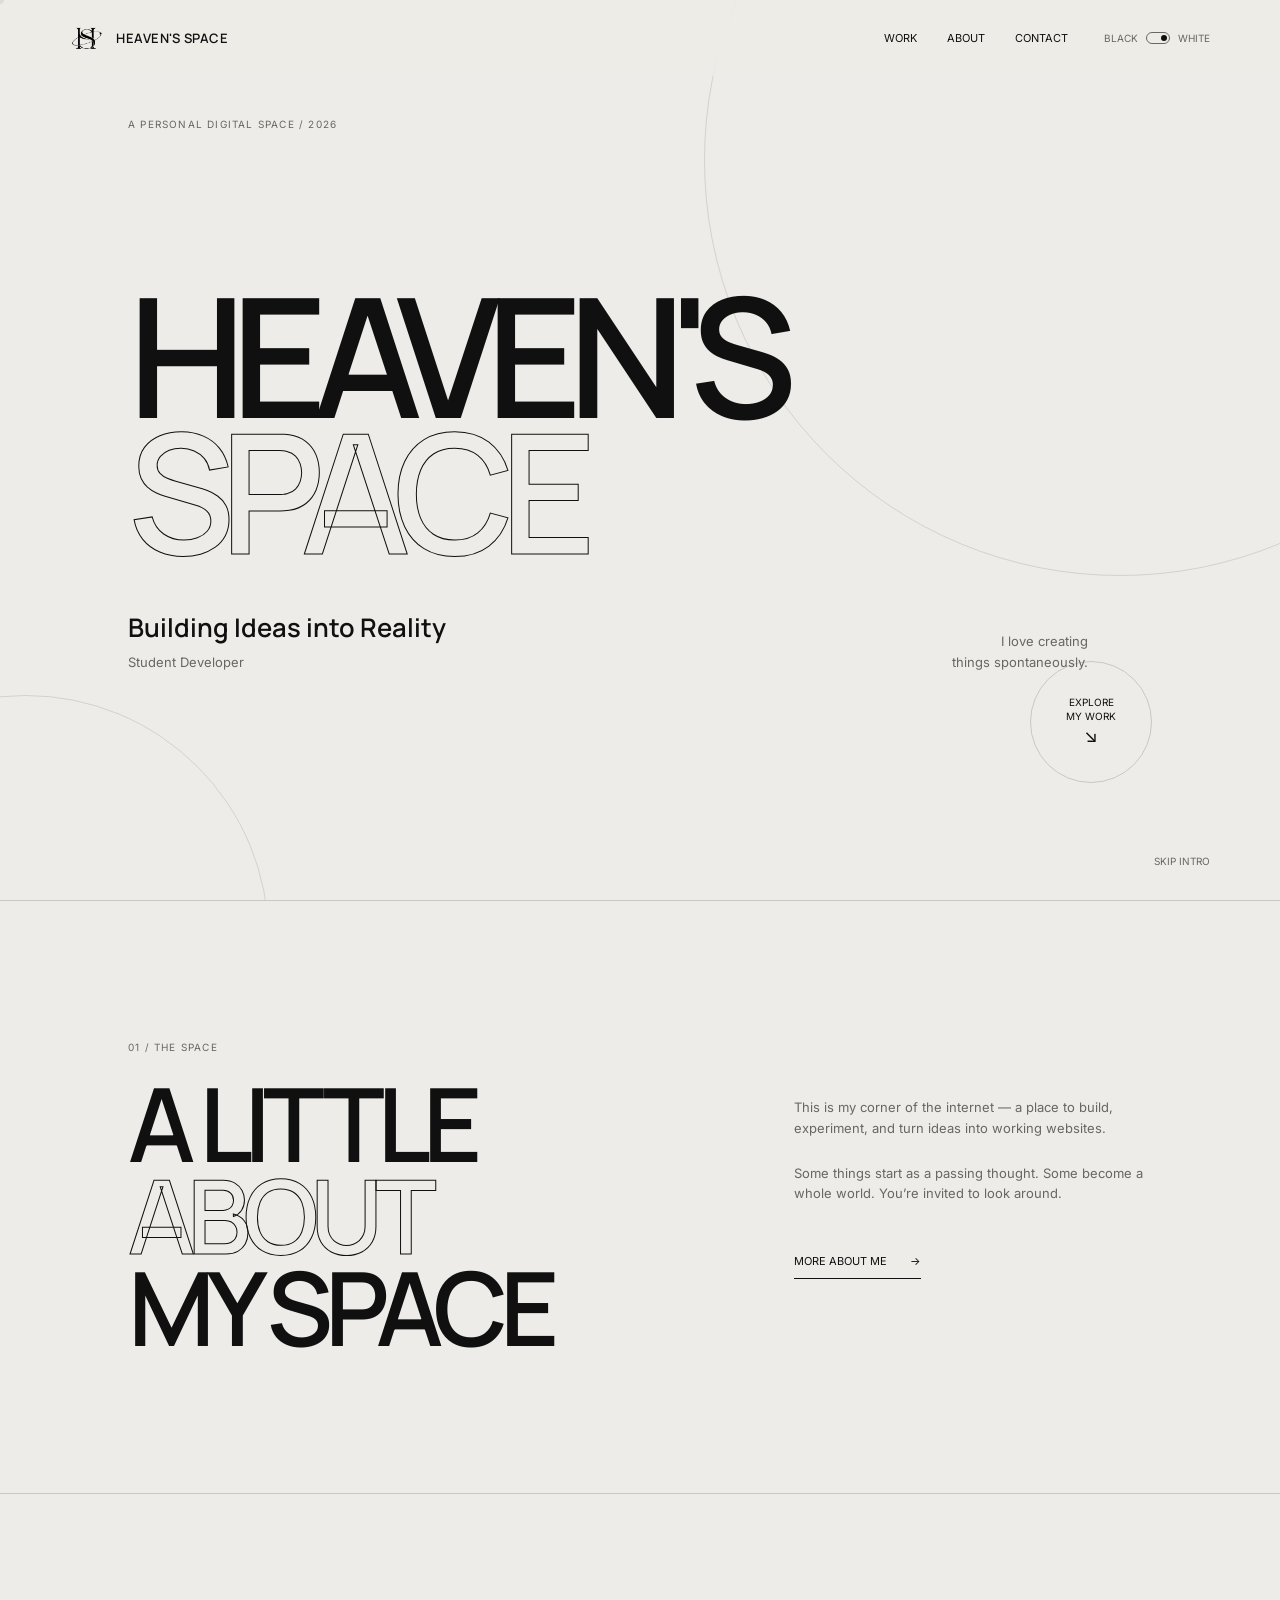
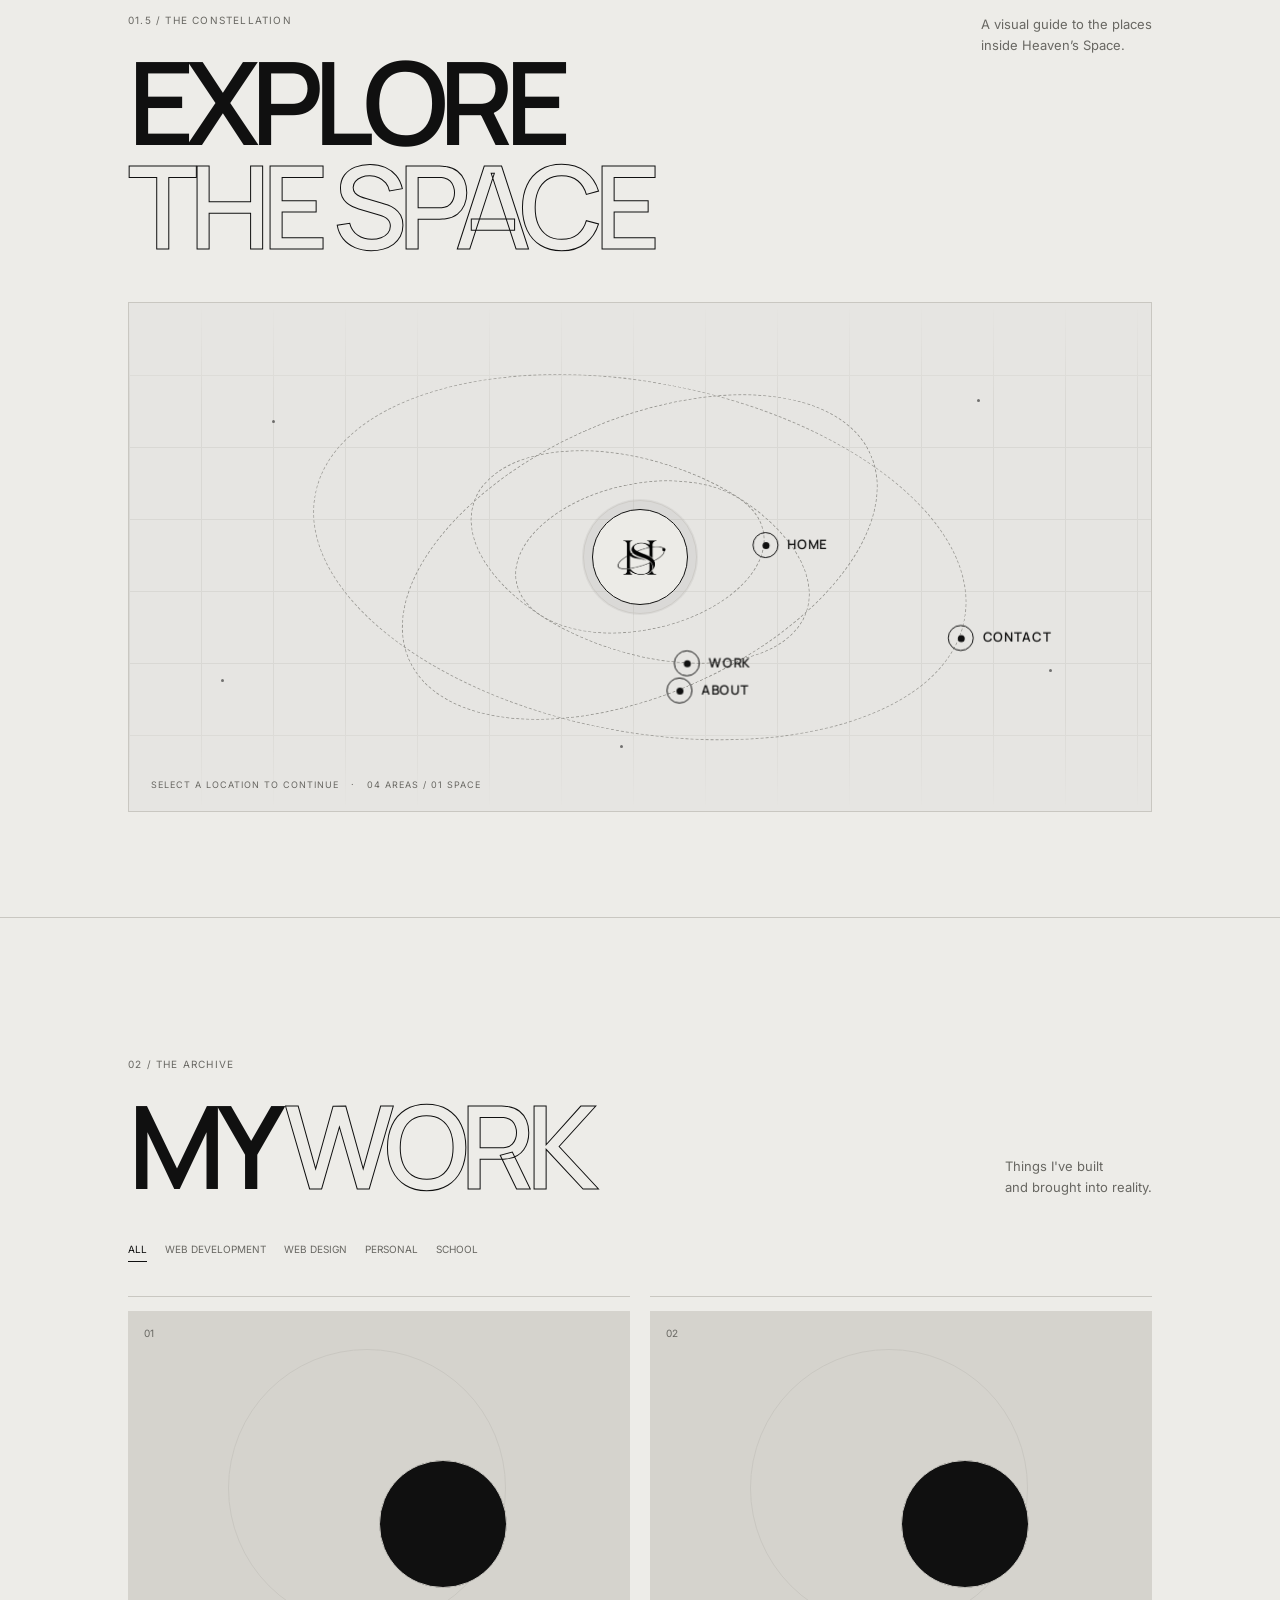
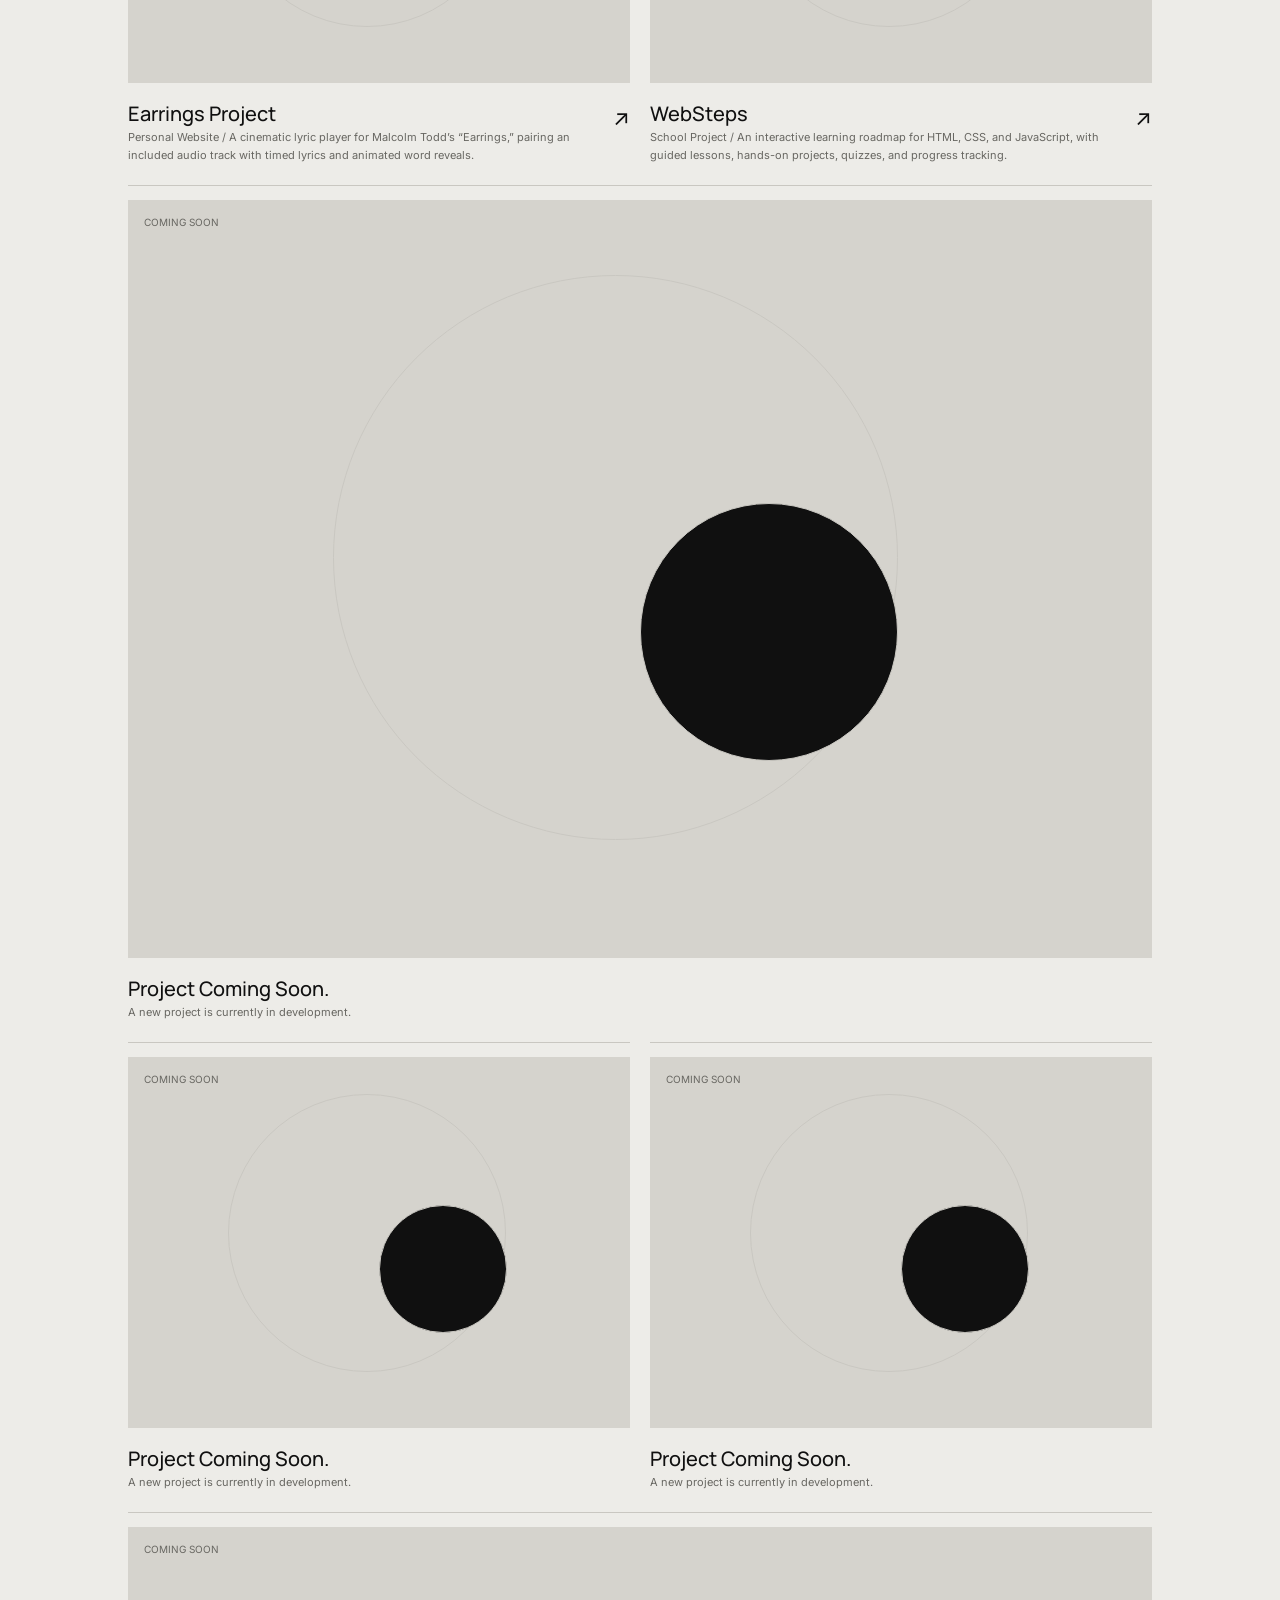
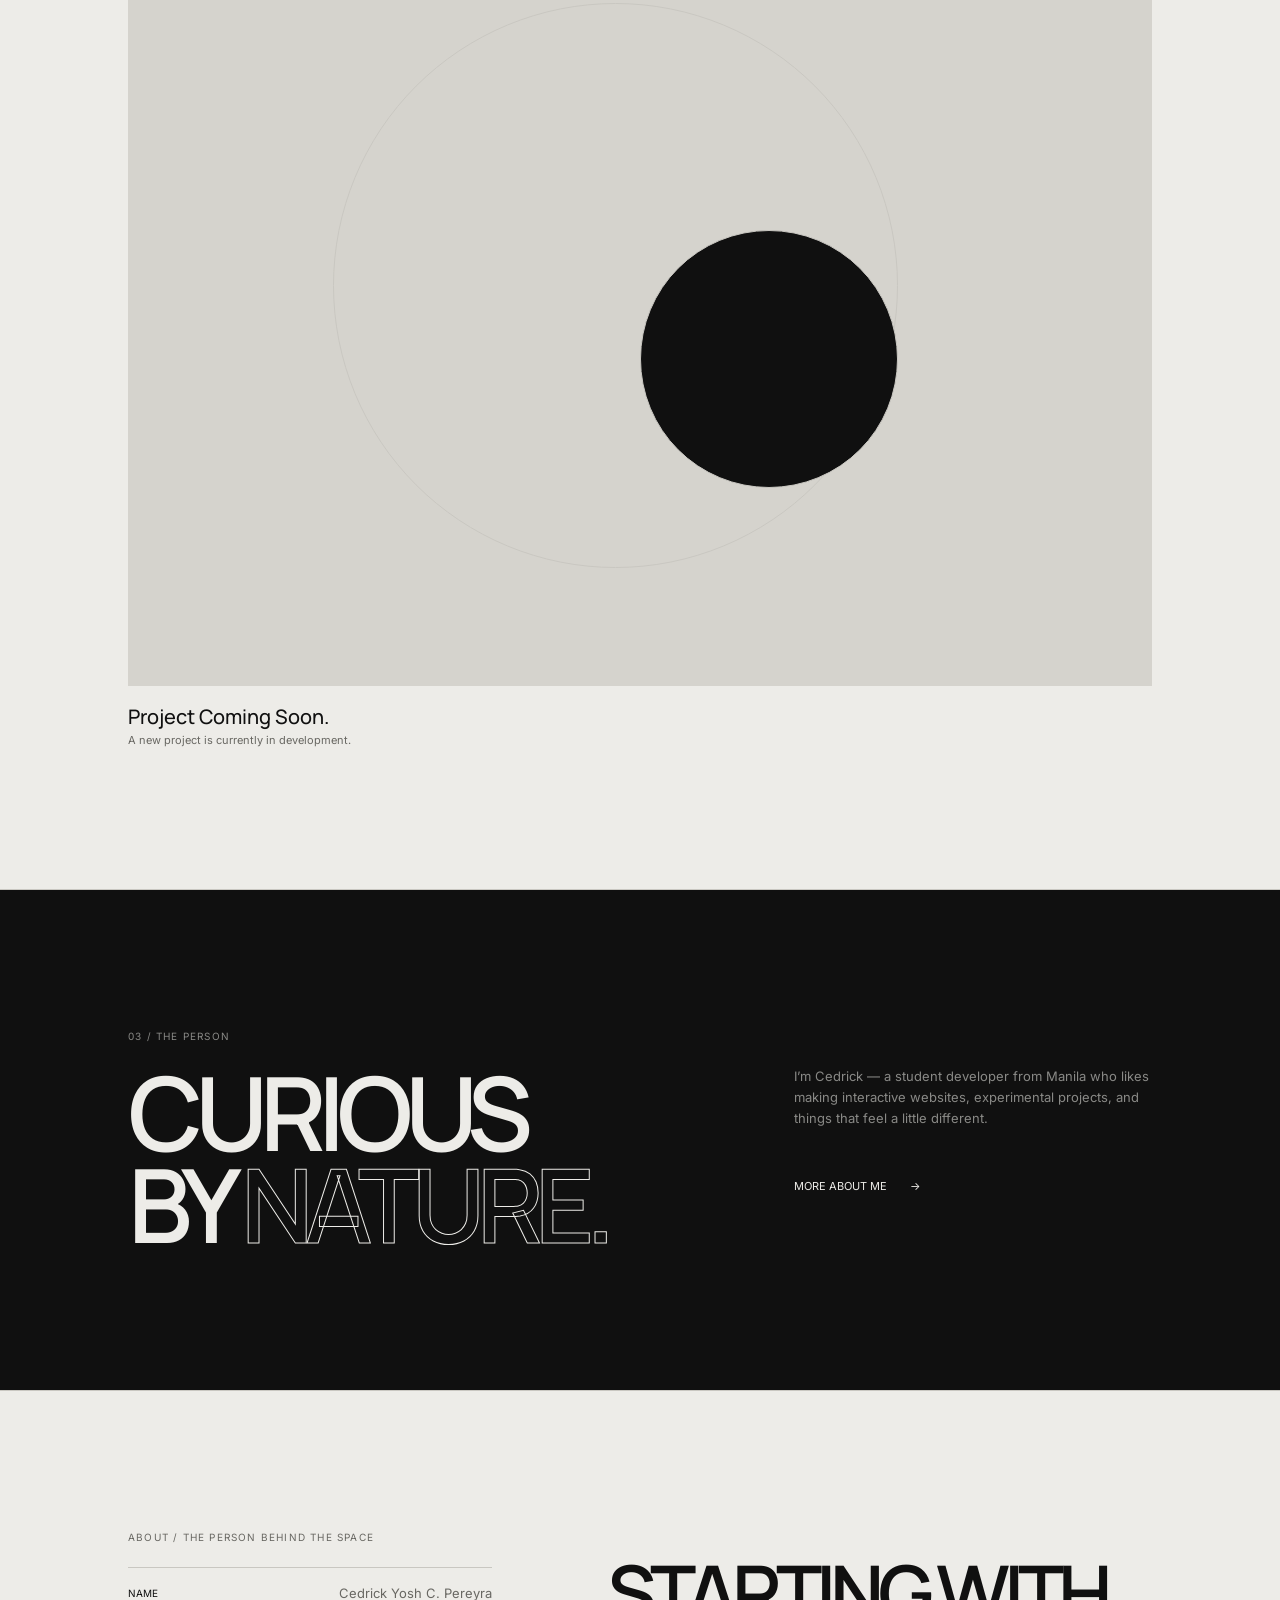
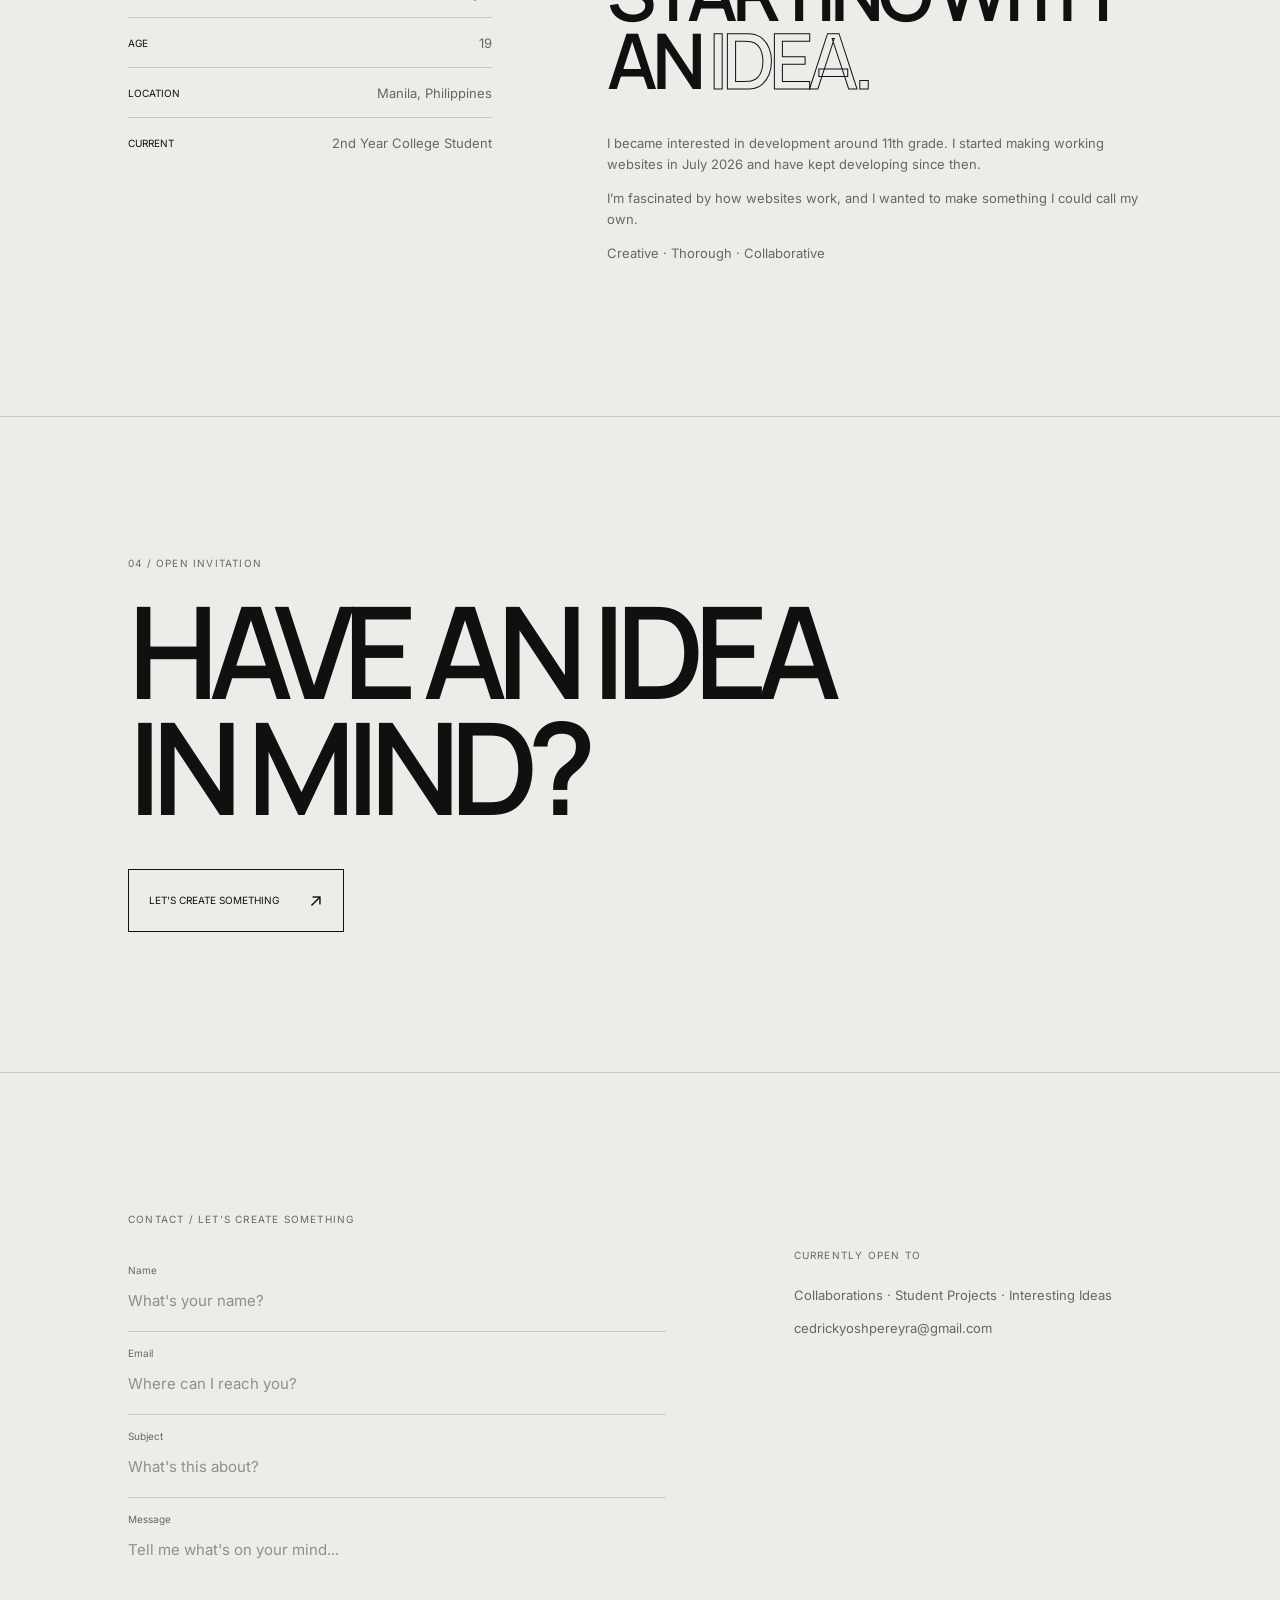
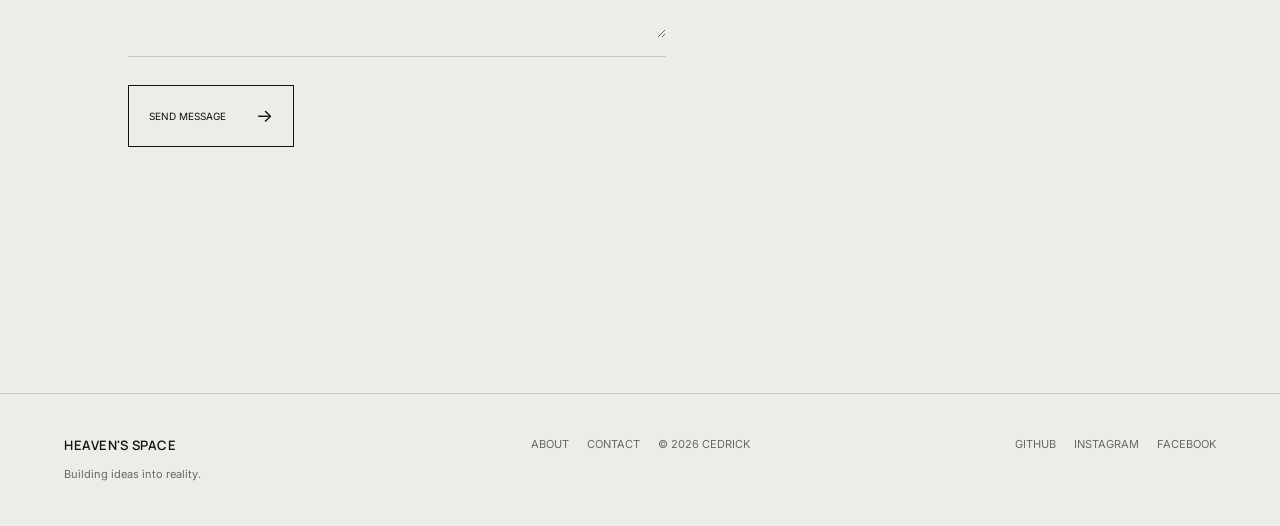
==== commit 62cb64e5: "Align work preview orbit with ring" ====
--- a/index.html
+++ b/index.html
@@ -9,7 +9,7 @@
   <meta property="og:description" content="Building ideas into reality. Explore Cedrick's work, experiments, and digital space.">
   <meta property="og:type" content="website">
   <link rel="icon" type="image/png" href="assets/heavens-space-logo.png">
-  <link rel="stylesheet" href="css/style.css?v=20">
+  <link rel="stylesheet" href="css/style.css?v=21">
 </head>
 <body id="top">
   <div class="cursor" aria-hidden="true"></div>
--- a/css/style.css
+++ b/css/style.css
@@ -1039,7 +1039,7 @@
 .project-card:hover .project-visual:after,
 .project-visual:hover:after,
 .project-card:focus-visible .project-visual:after {
-  transform-origin:-60% -44%;
+  transform-origin:-10% 21%;
   animation:work-preview-orb-hover 3.2s linear infinite
 }
 @keyframes work-preview-enter {
@@ -1055,8 +1055,8 @@
   to { transform:scale(1.2) }
 }
 @keyframes work-preview-orb-hover {
-  from { transform:rotate(0deg) }
-  to { transform:rotate(360deg) }
+  from { transform:rotate(0deg) translate(39%,19%) }
+  to { transform:rotate(360deg) translate(39%,19%) }
 }
 @media(prefers-reduced-motion:reduce) {
   .project-card.reveal.visible .project-visual:before,
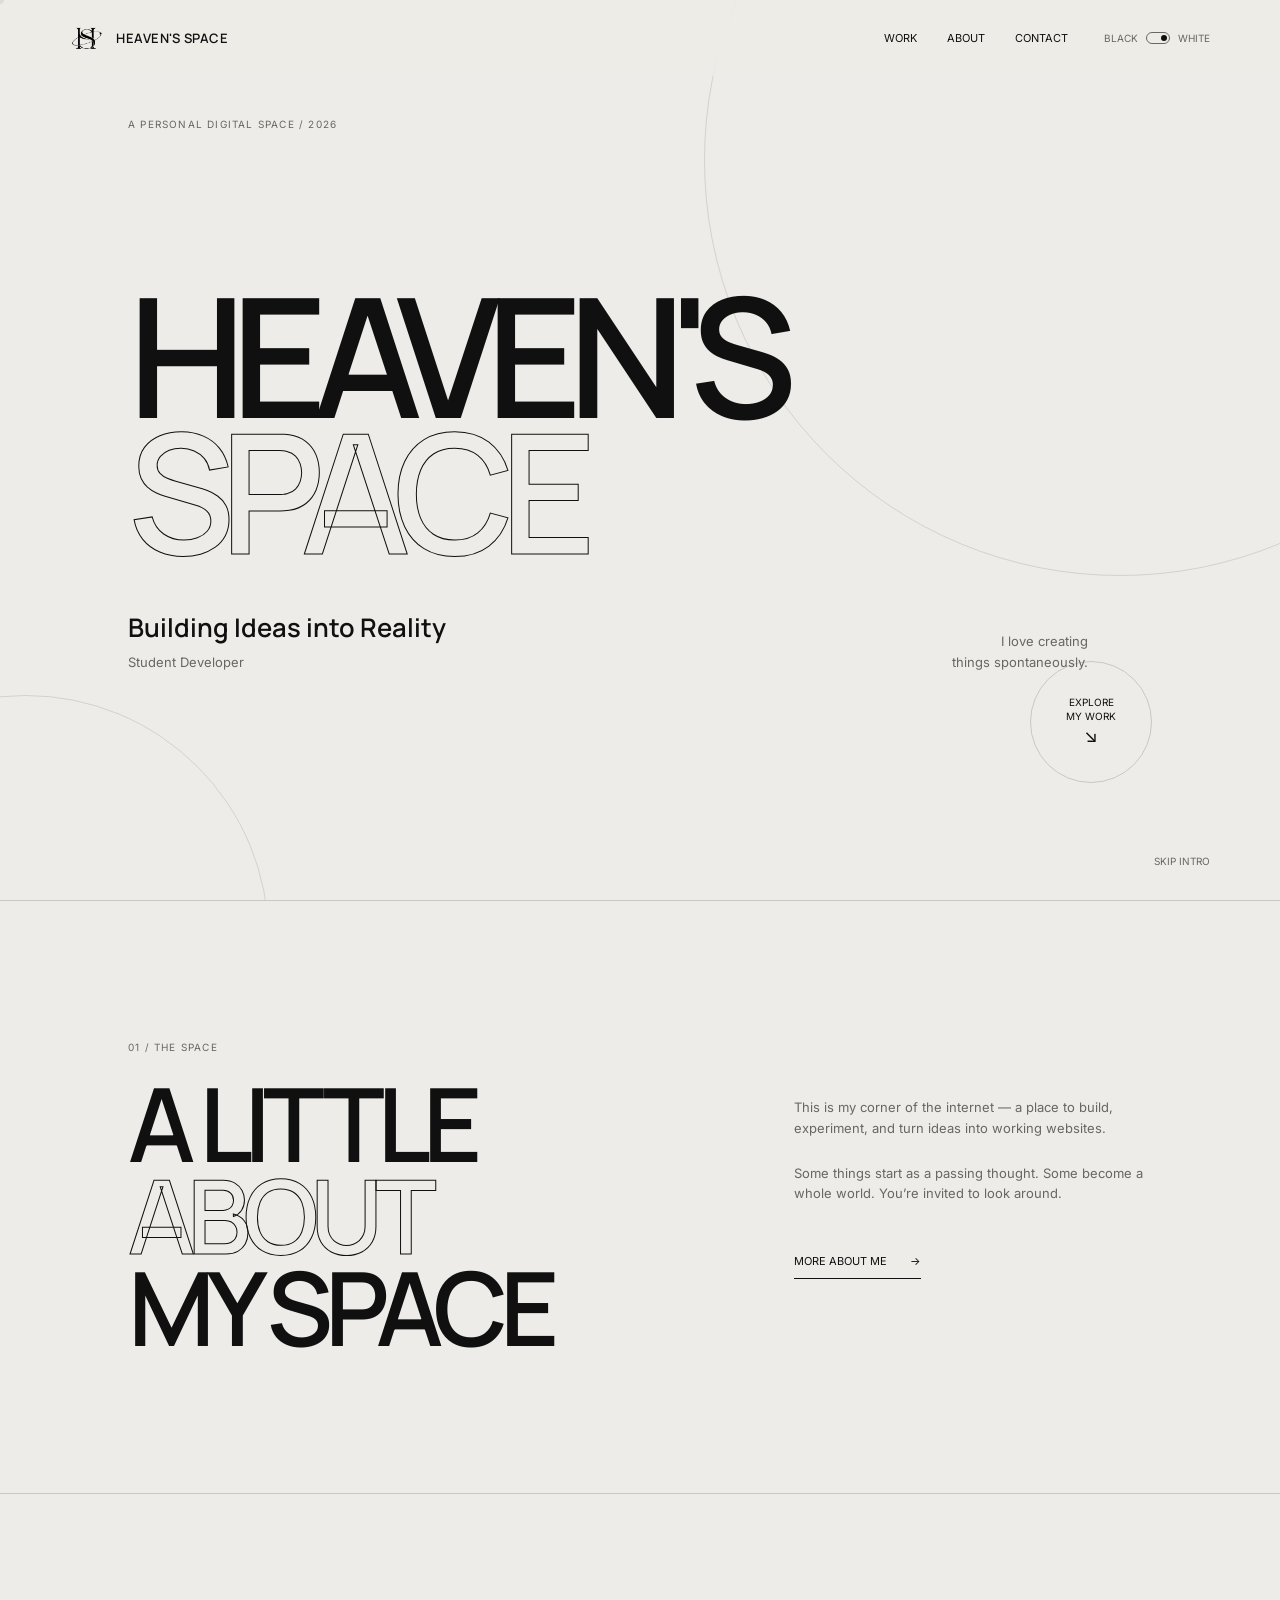
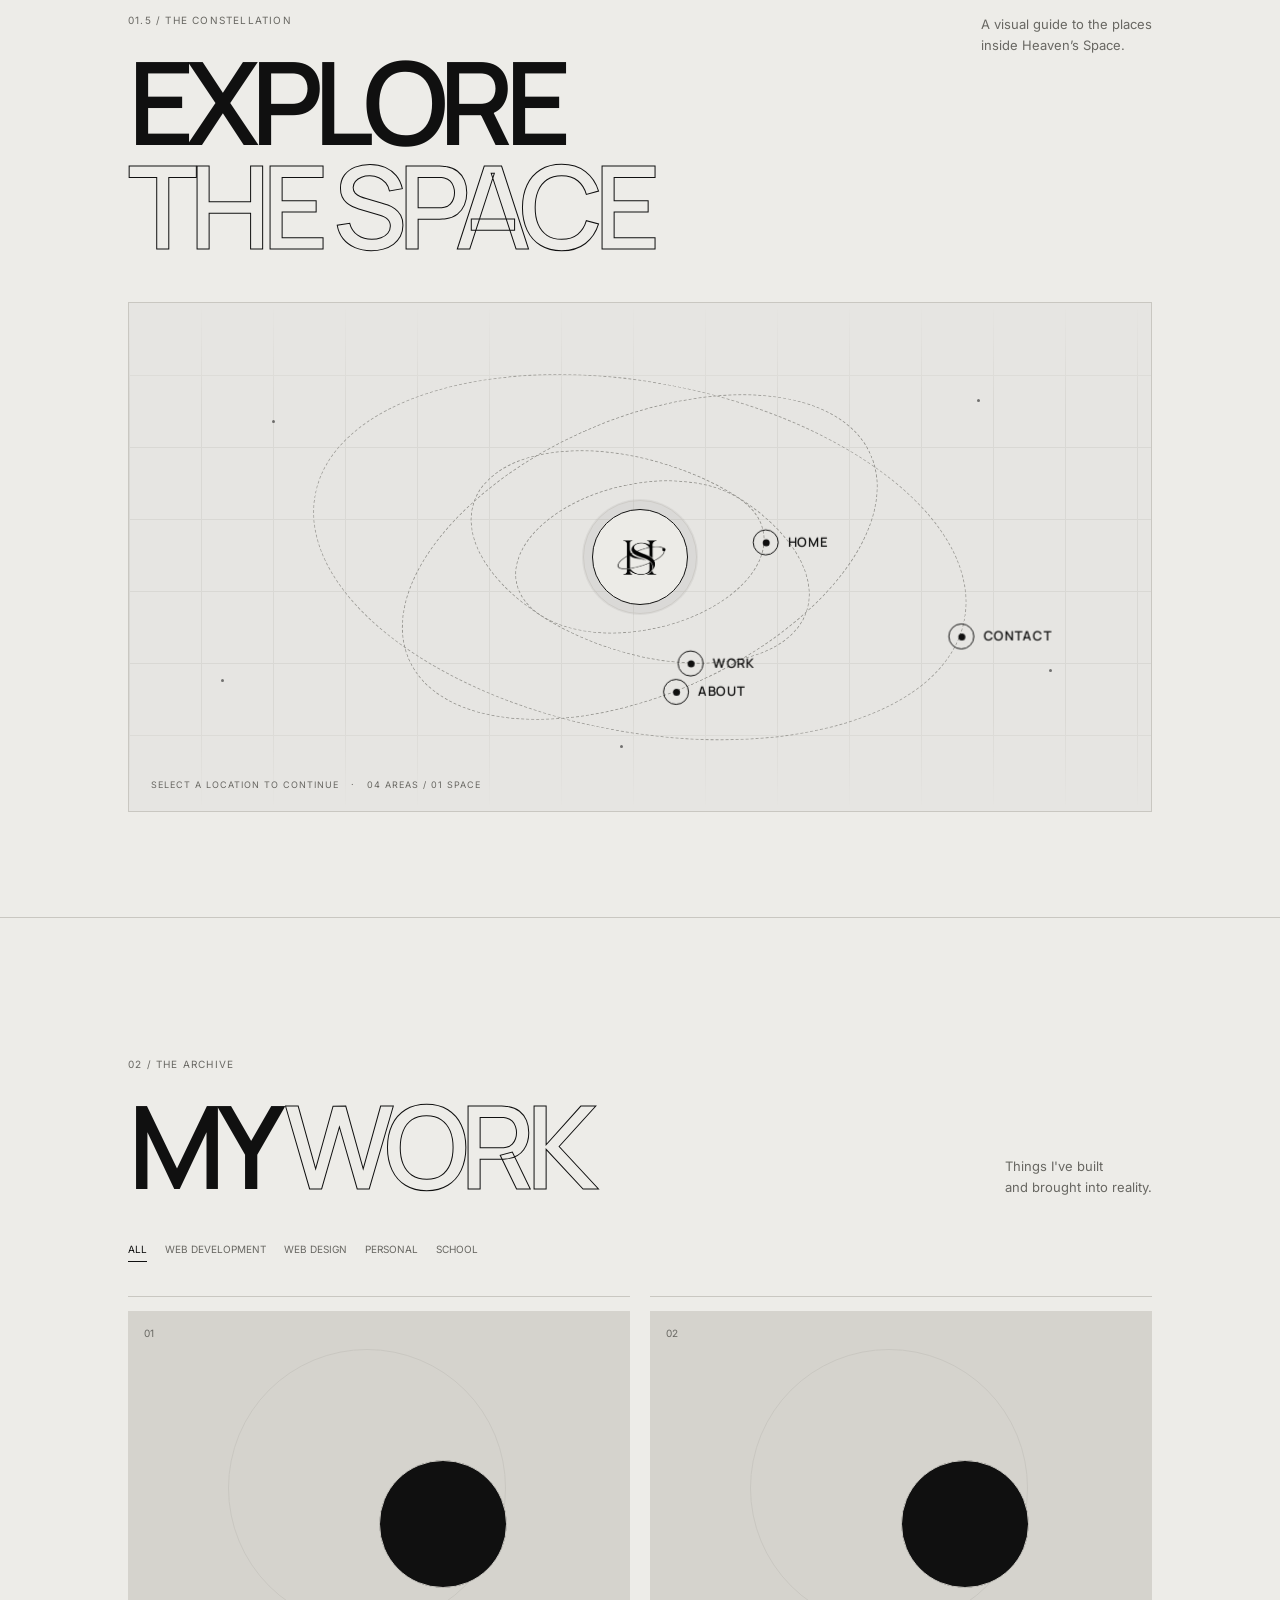
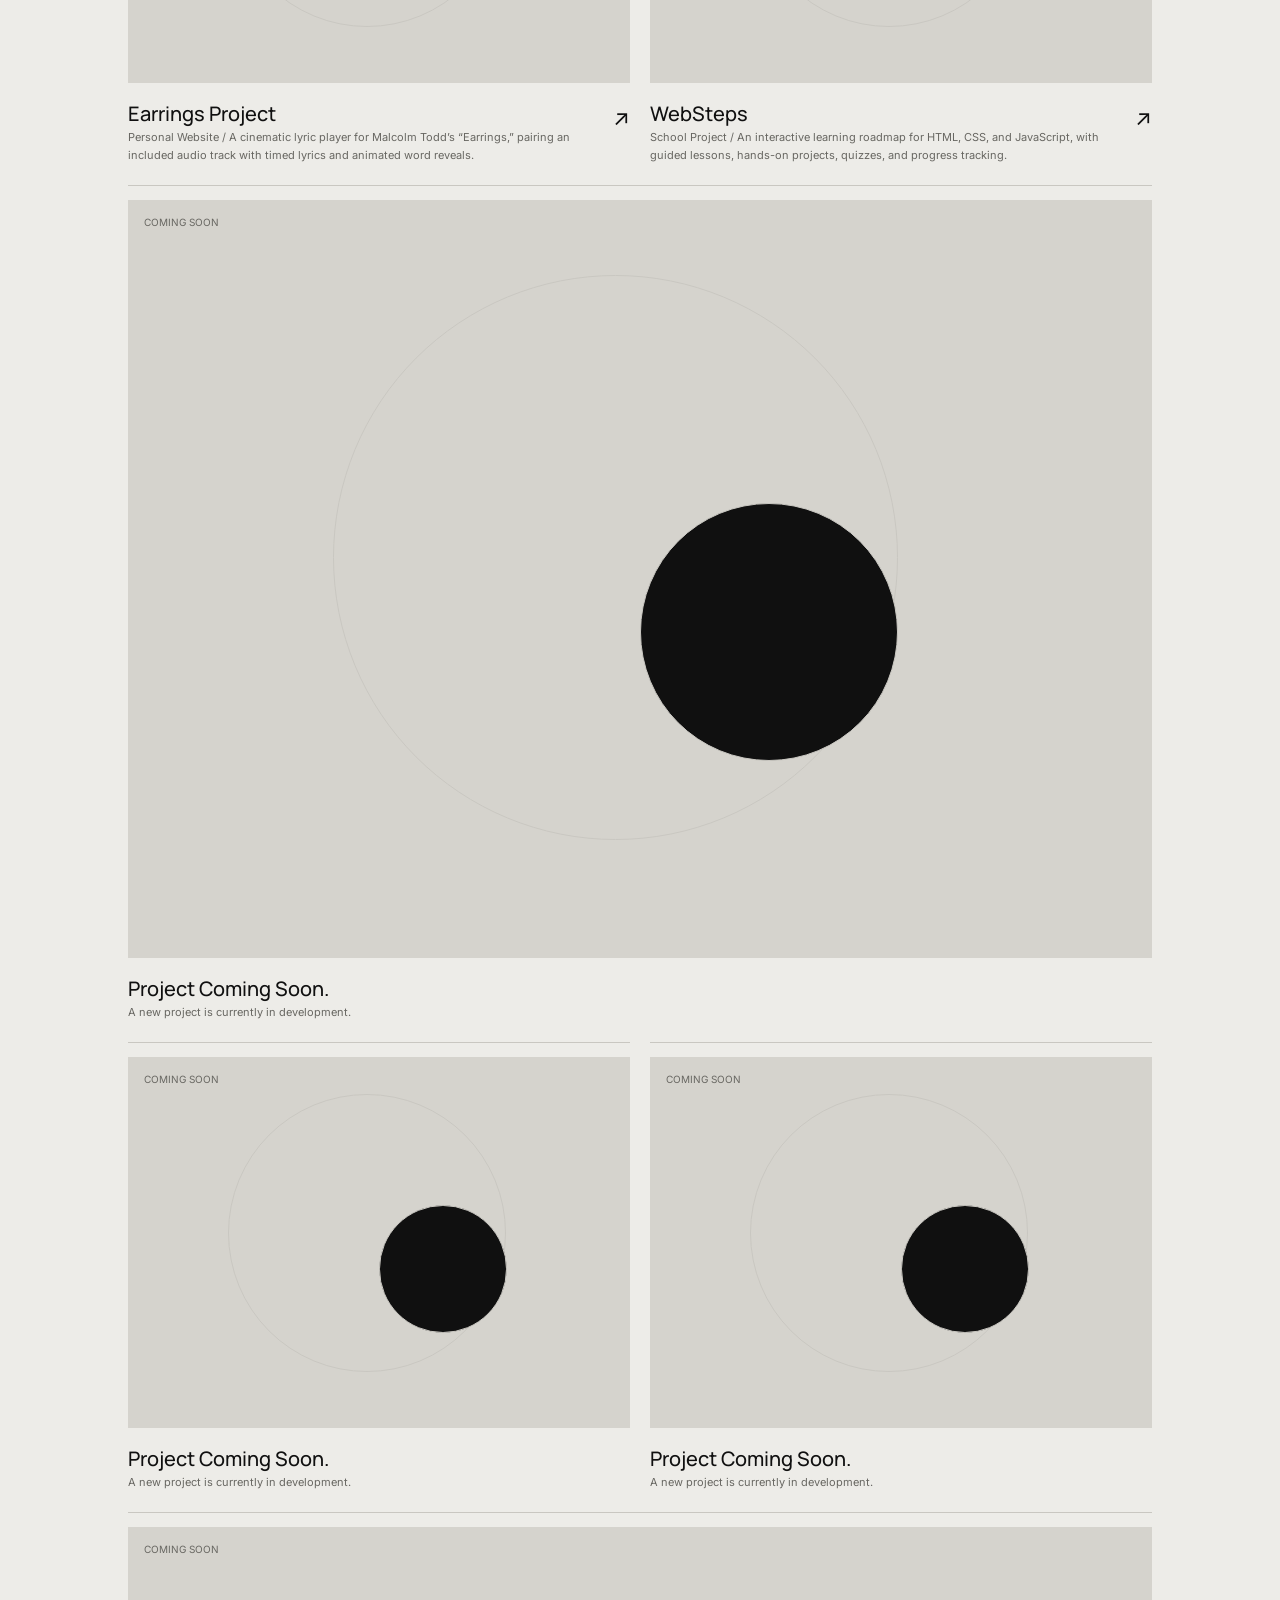
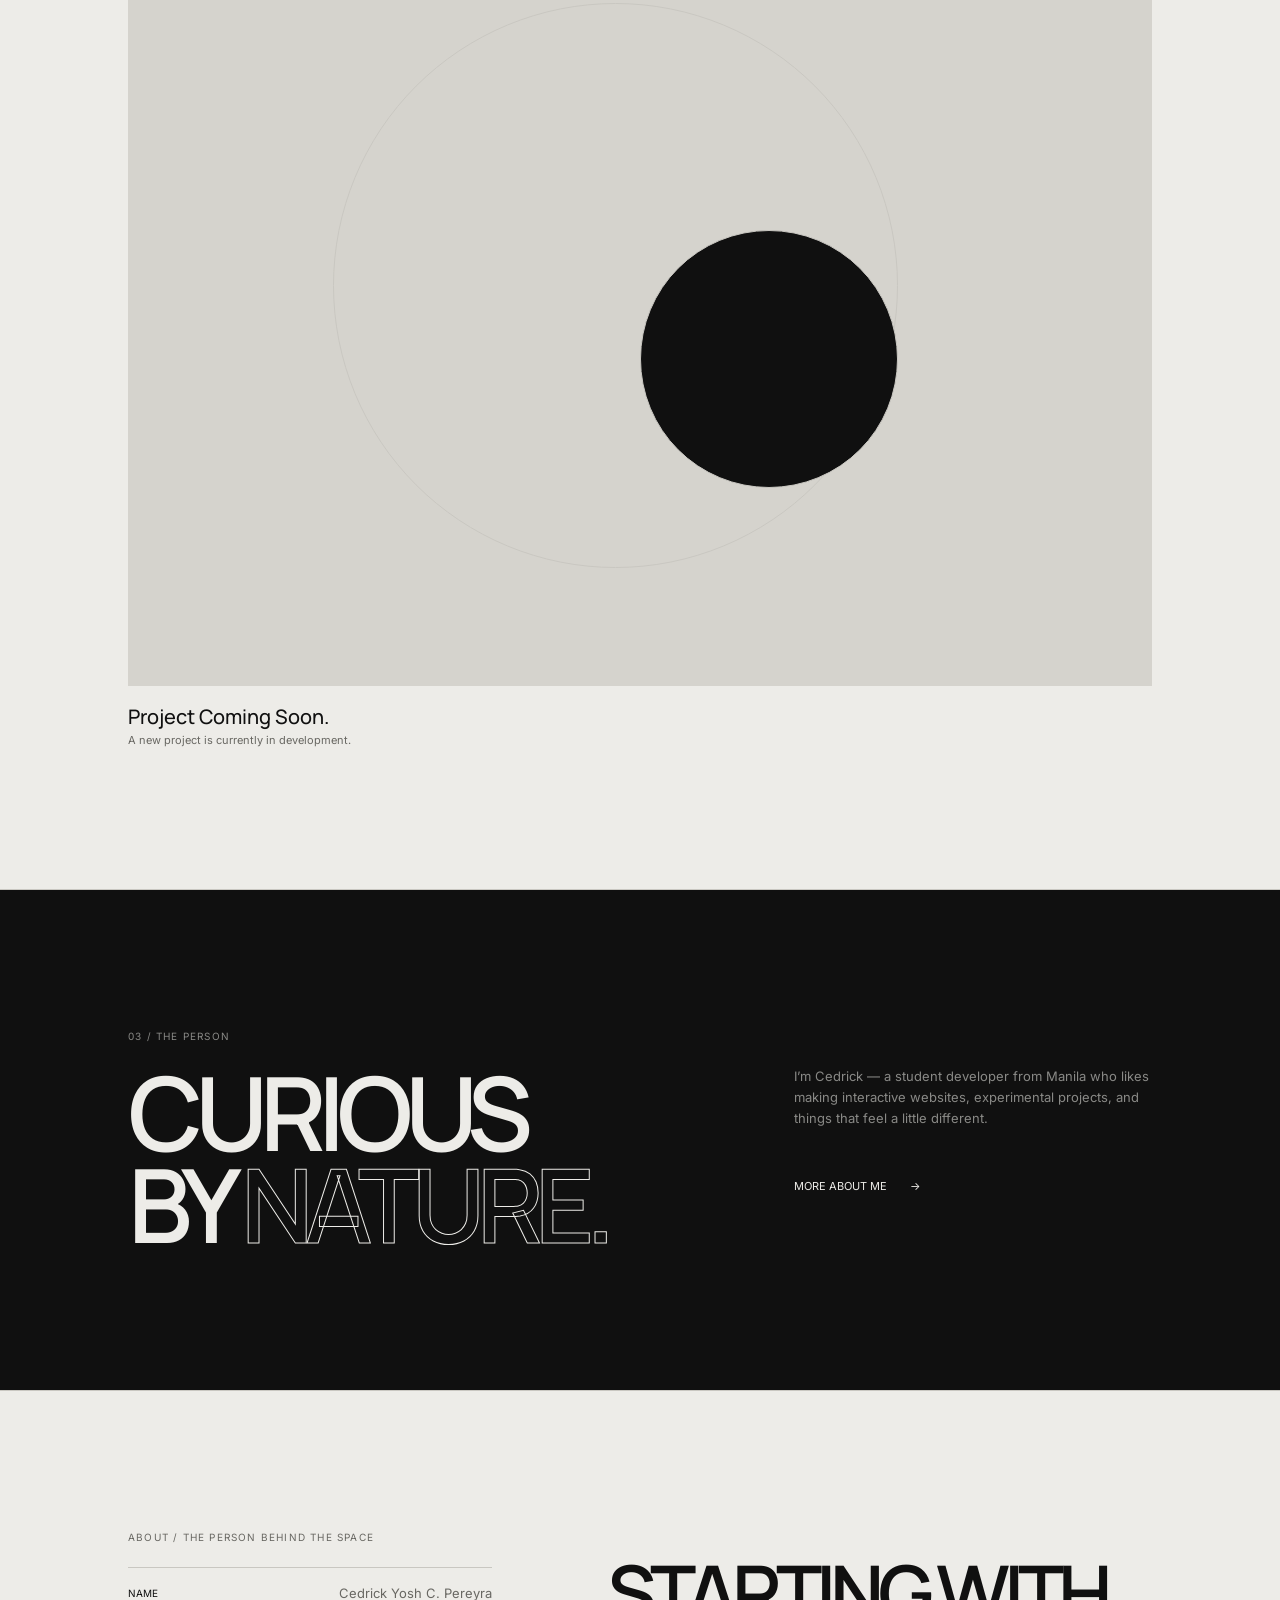
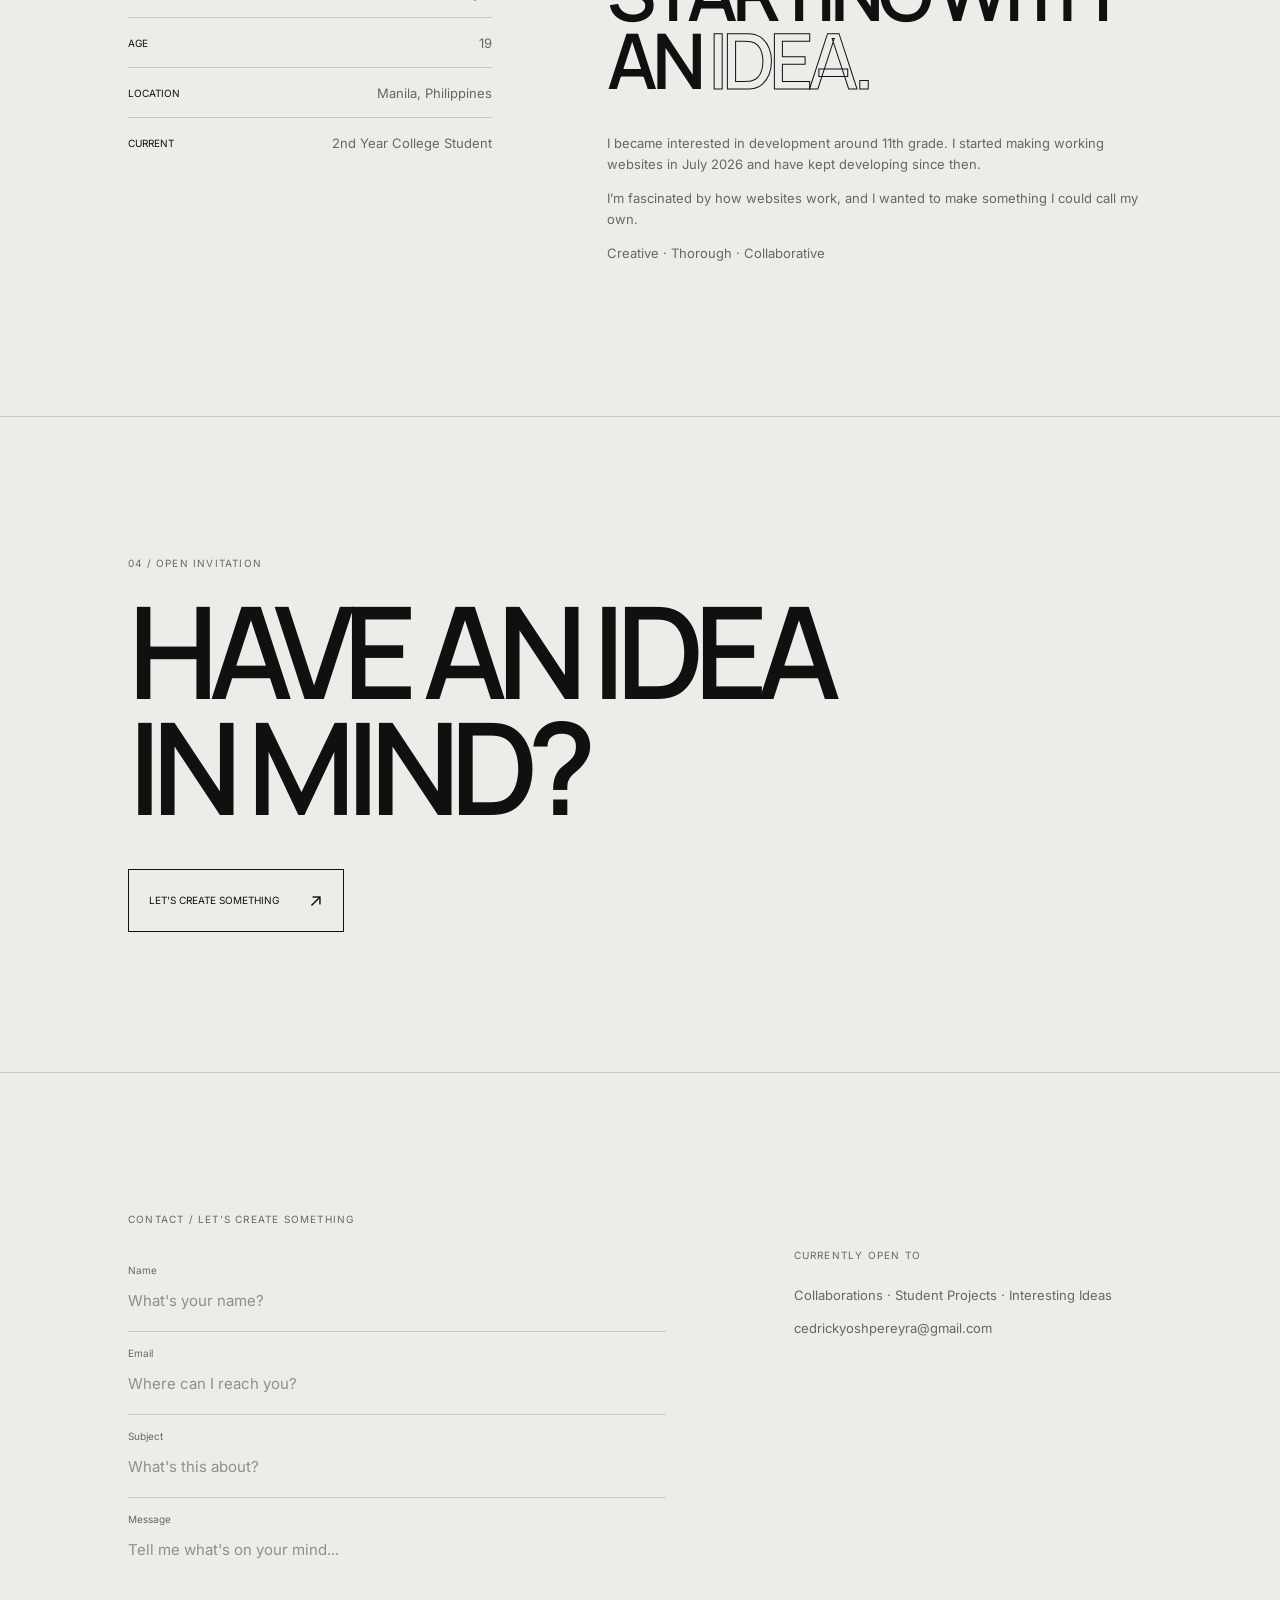
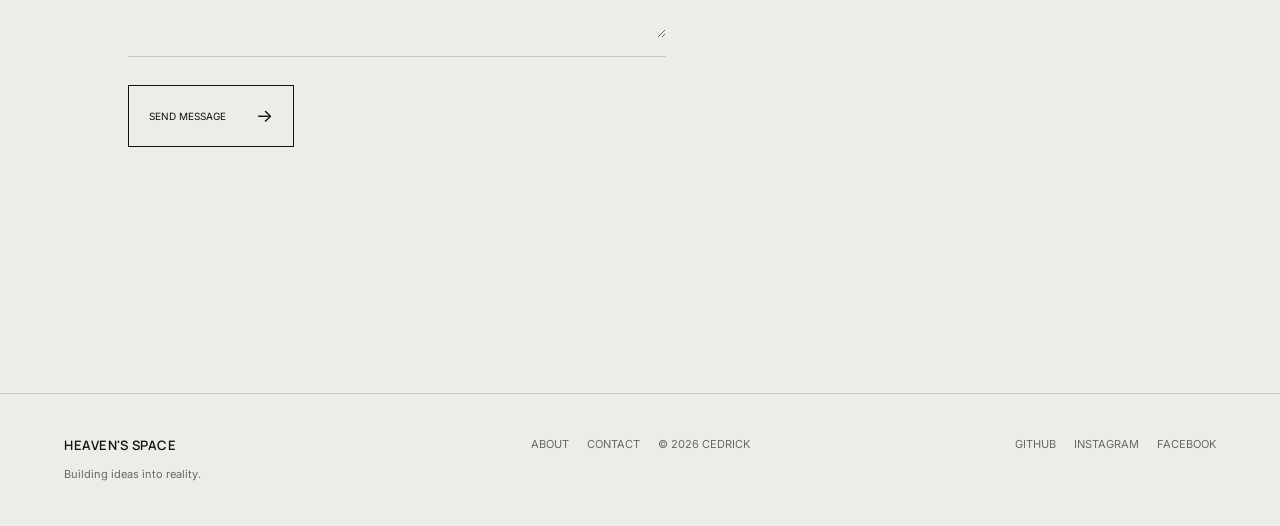
==== commit 6b01c735: "Smooth work preview hover transitions" ====
--- a/index.html
+++ b/index.html
@@ -9,7 +9,7 @@
   <meta property="og:description" content="Building ideas into reality. Explore Cedrick's work, experiments, and digital space.">
   <meta property="og:type" content="website">
   <link rel="icon" type="image/png" href="assets/heavens-space-logo.png">
-  <link rel="stylesheet" href="css/style.css?v=21">
+  <link rel="stylesheet" href="css/style.css?v=22">
 </head>
 <body id="top">
   <div class="cursor" aria-hidden="true"></div>
--- a/css/style.css
+++ b/css/style.css
@@ -447,19 +447,15 @@
   aspect-ratio:1;
   left:20%;
   top:10%;
-  transition:transform .6s var(--ease)
+  transition:transform .8s var(--ease-spring)
 }
 .project-visual:after {
   width:25%;
   left:50%;
   top:40%;
-  background:var(--fg)
-}
-.project-card:hover .project-visual:before {
-  transform:scale(1.12) rotate(15deg)
-}
-.project-card:hover .project-visual:after {
-  transform:translate(15px,-15px)
+  background:var(--fg);
+  transform-origin:-10% 21%;
+  transition:transform 3.2s cubic-bezier(.3,.7,.2,1)
 }
 .project-index {
   position:absolute;
@@ -1034,13 +1030,12 @@
 .project-card:hover .project-visual:before,
 .project-visual:hover:before,
 .project-card:focus-visible .project-visual:before {
-  animation:work-preview-ring-hover 1.8s ease-in-out infinite alternate
+  transform:scale(1.2)
 }
 .project-card:hover .project-visual:after,
 .project-visual:hover:after,
 .project-card:focus-visible .project-visual:after {
-  transform-origin:-10% 21%;
-  animation:work-preview-orb-hover 3.2s linear infinite
+  transform:rotate(360deg) translate(39%,19%)
 }
 @keyframes work-preview-enter {
   from { opacity:.45;transform:scale(.94) rotate(-7deg) }
@@ -1049,14 +1044,6 @@
 @keyframes work-preview-orb-enter {
   from { opacity:.5;transform:translateY(10px) scale(.84) }
   to { opacity:1;transform:none }
-}
-@keyframes work-preview-ring-hover {
-  from { transform:scale(1.04) }
-  to { transform:scale(1.2) }
-}
-@keyframes work-preview-orb-hover {
-  from { transform:rotate(0deg) translate(39%,19%) }
-  to { transform:rotate(360deg) translate(39%,19%) }
 }
 @media(prefers-reduced-motion:reduce) {
   .project-card.reveal.visible .project-visual:before,
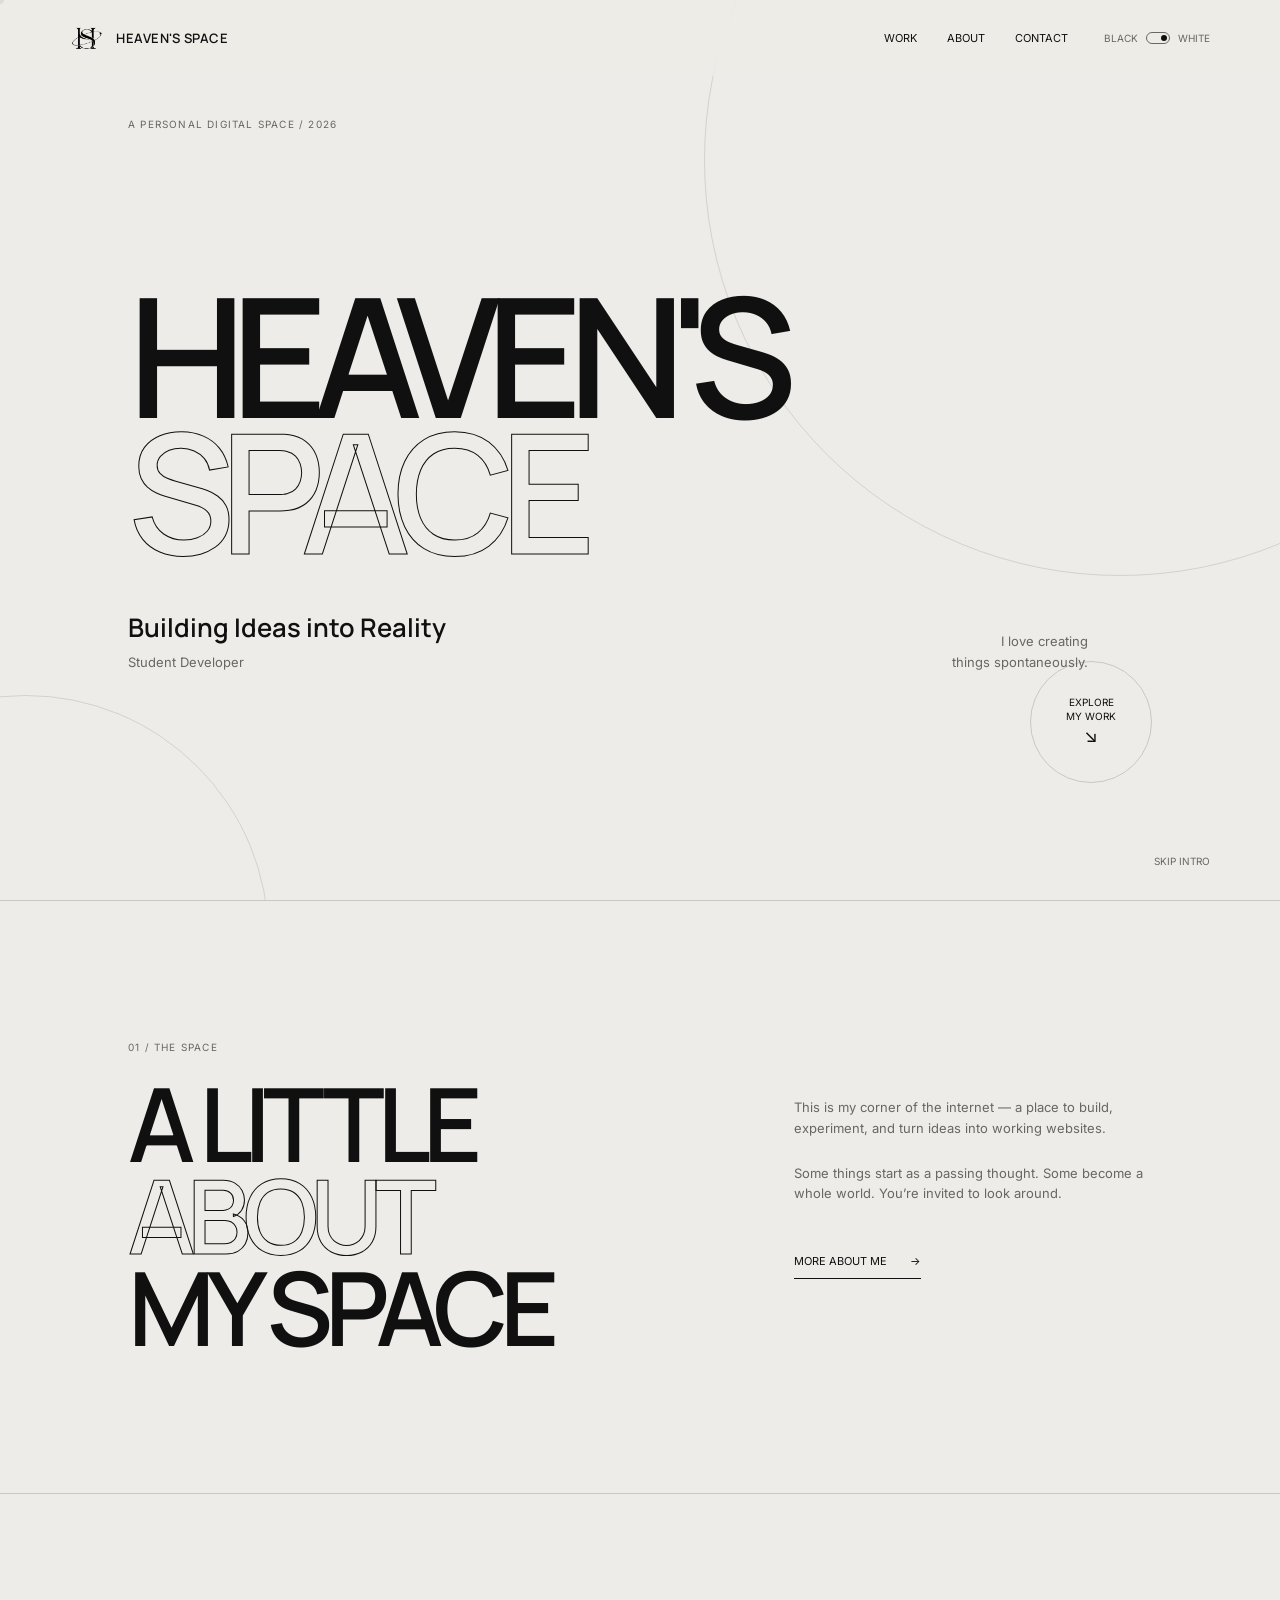
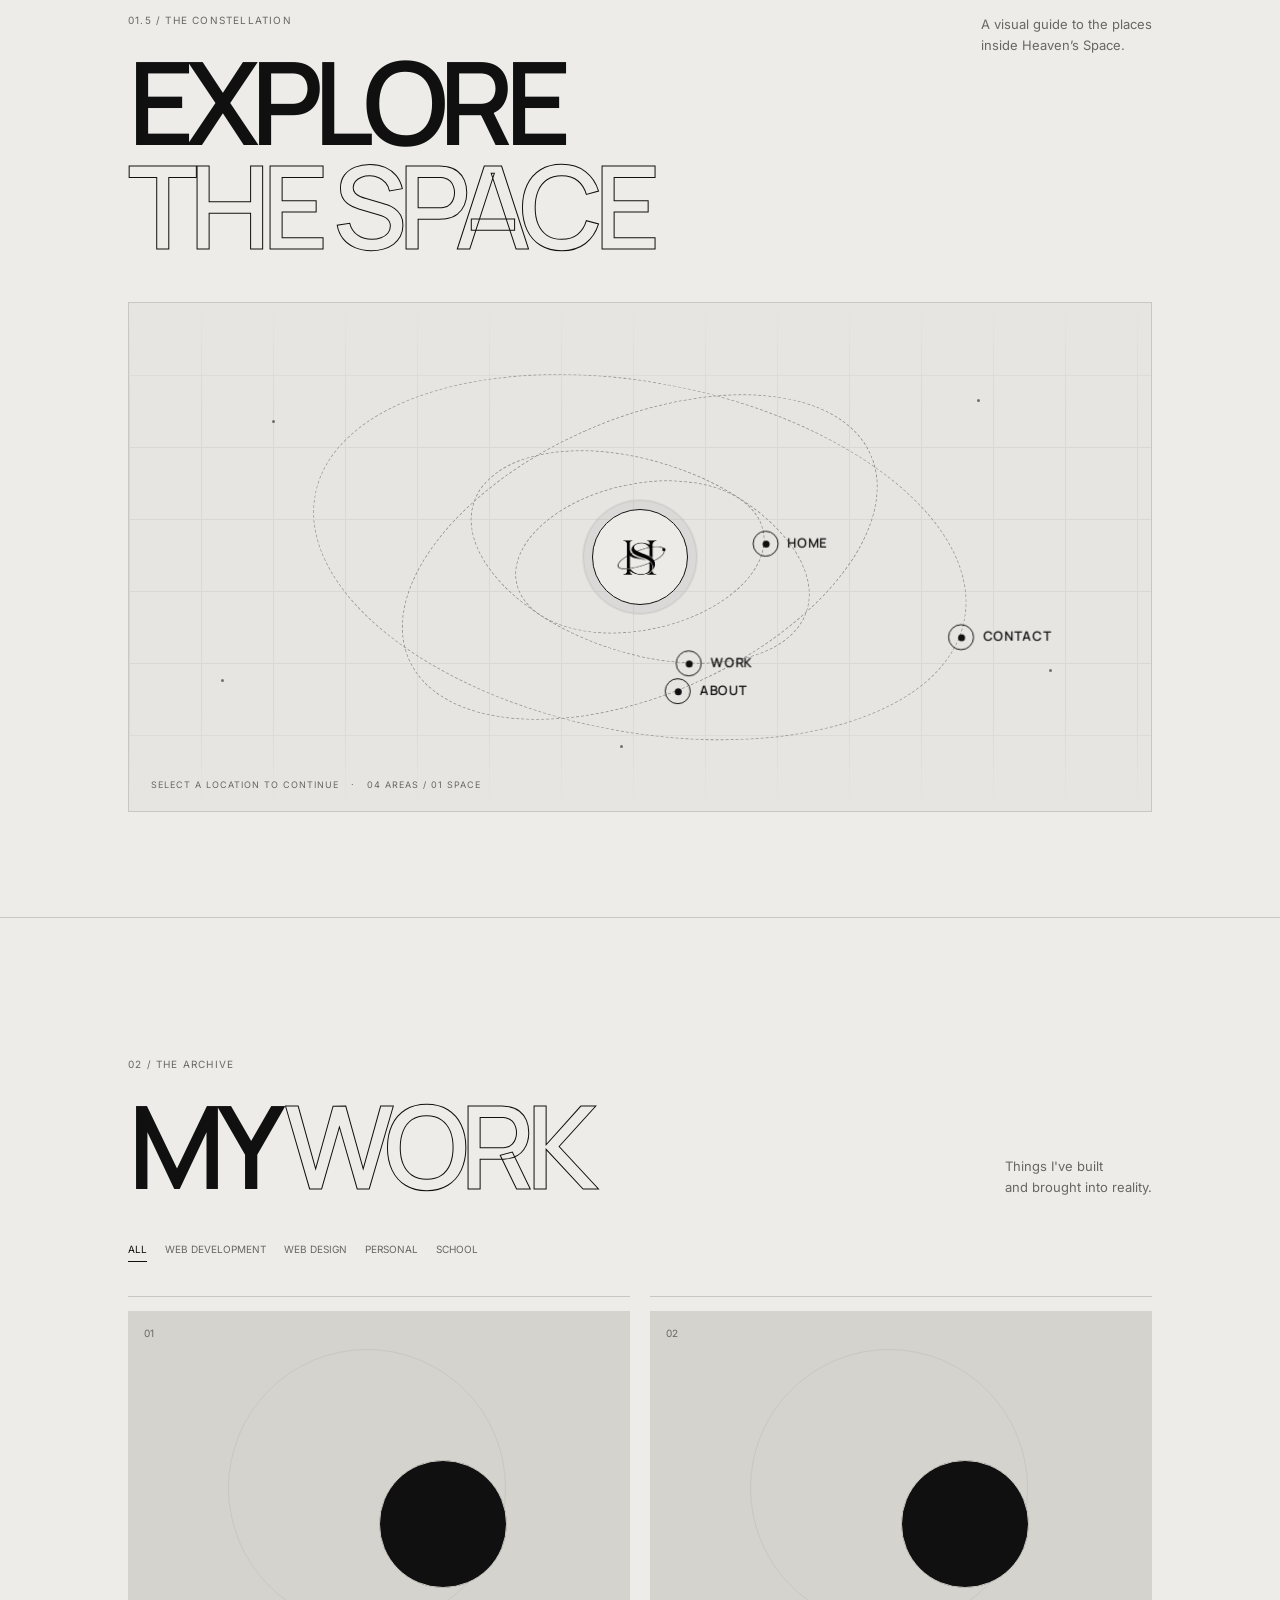
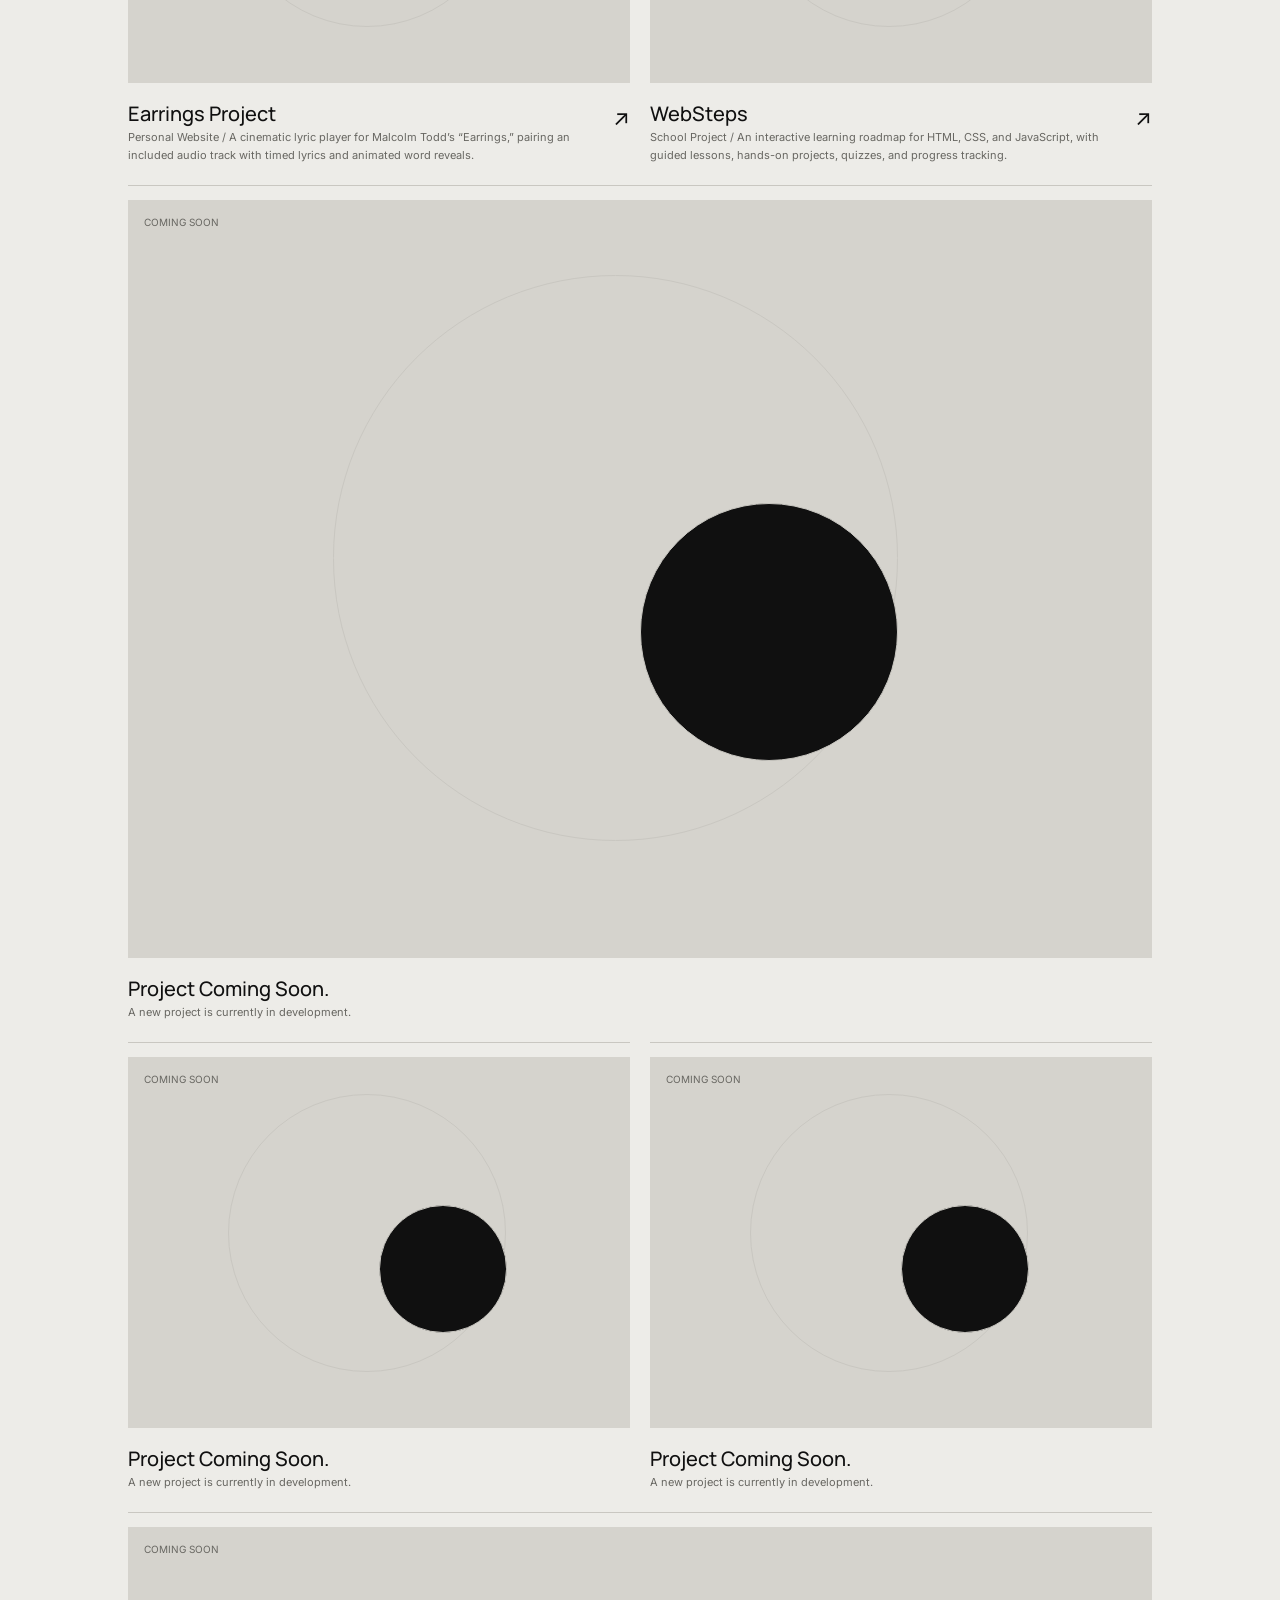
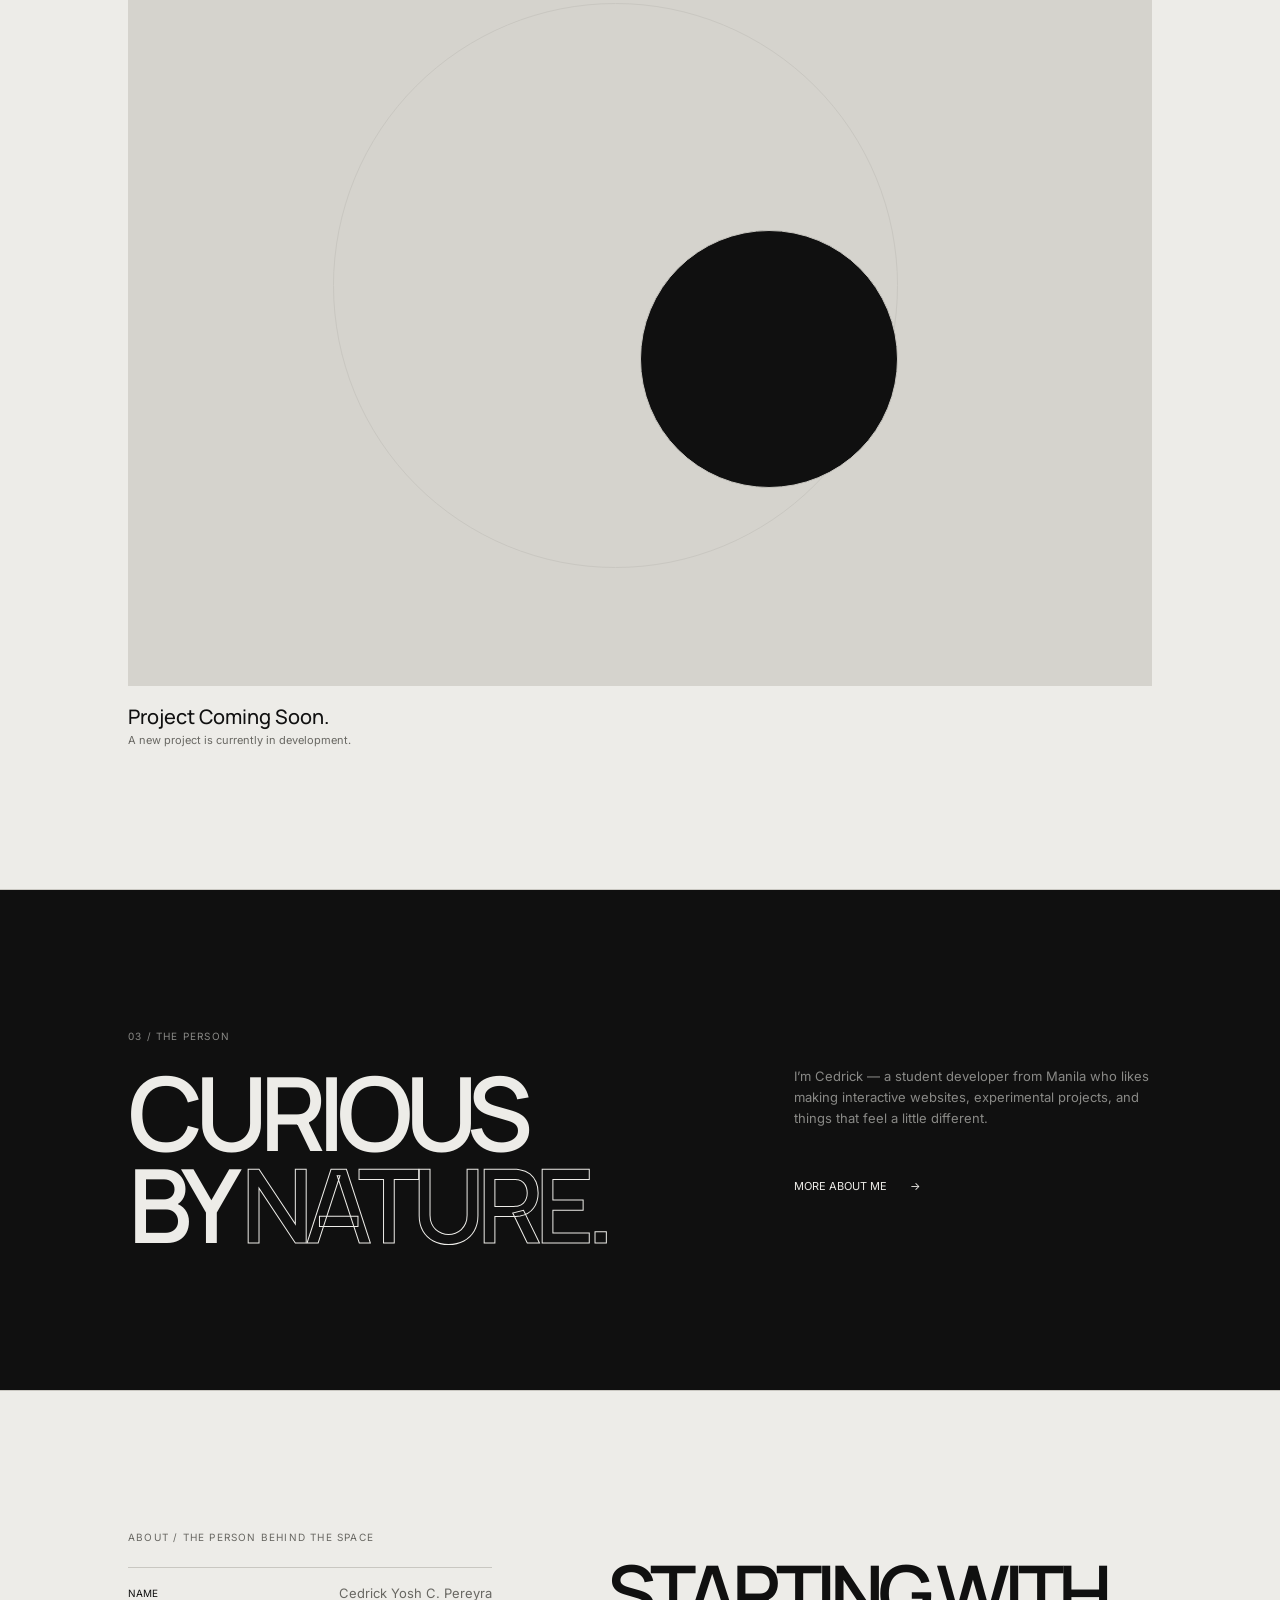
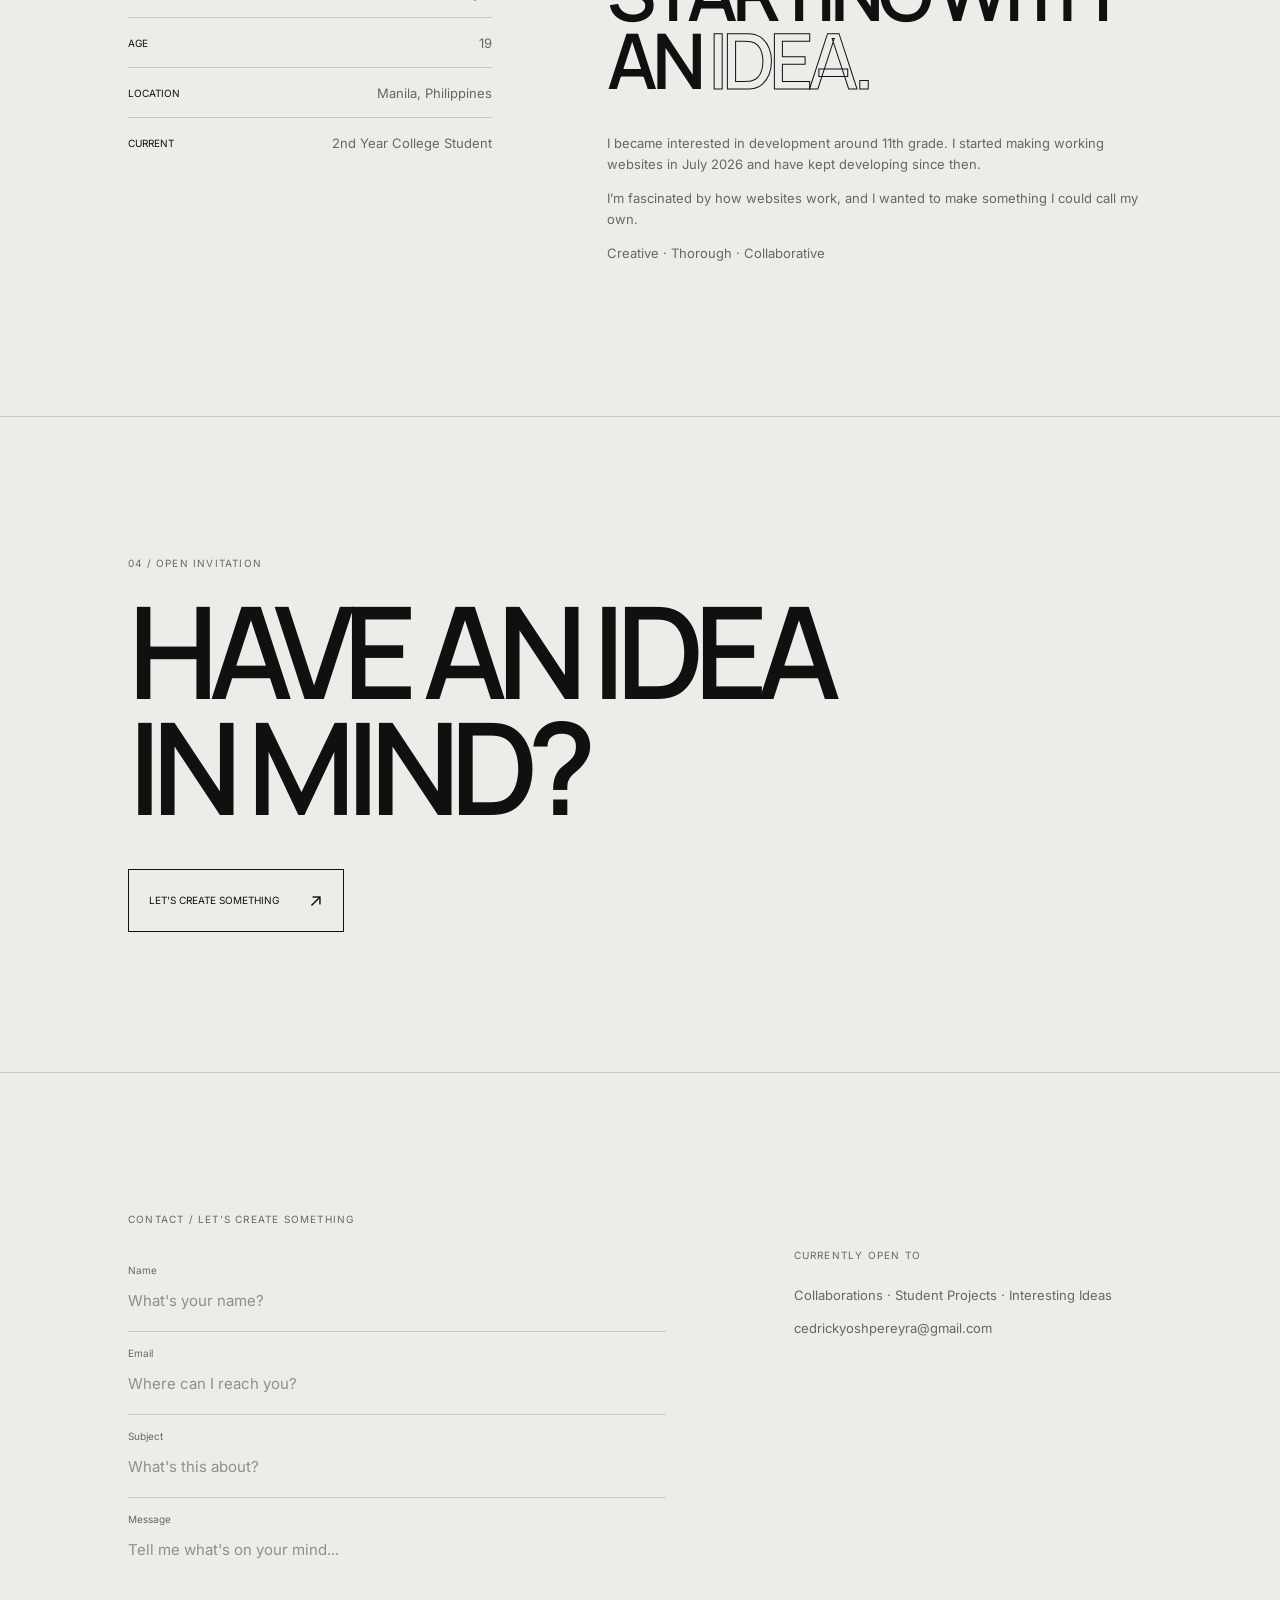
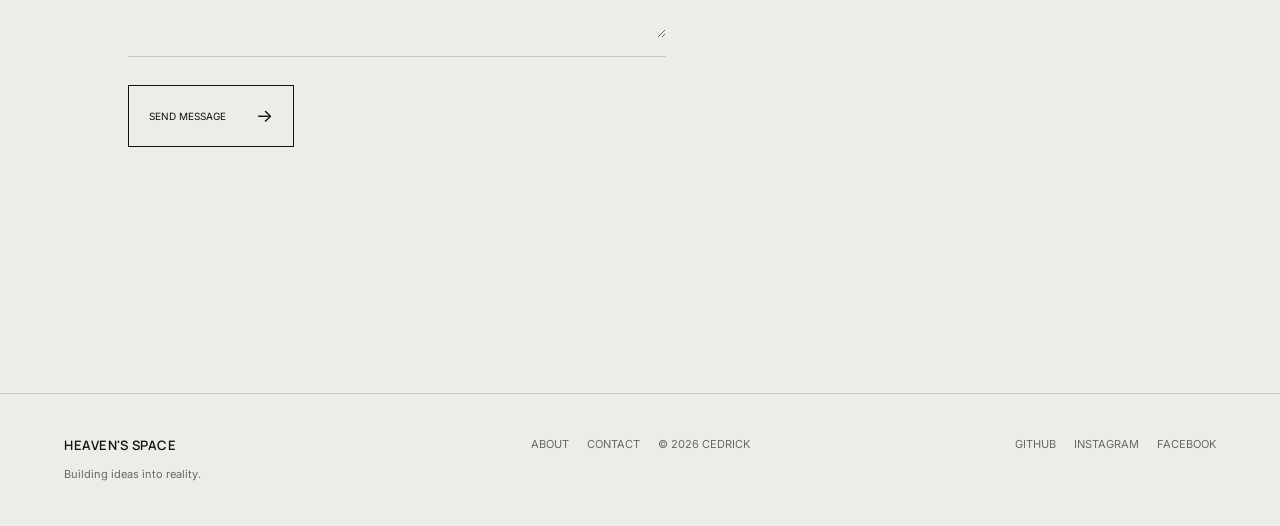
==== commit 828270f3: "Release preview transforms after reveal" ====
--- a/index.html
+++ b/index.html
@@ -9,7 +9,7 @@
   <meta property="og:description" content="Building ideas into reality. Explore Cedrick's work, experiments, and digital space.">
   <meta property="og:type" content="website">
   <link rel="icon" type="image/png" href="assets/heavens-space-logo.png">
-  <link rel="stylesheet" href="css/style.css?v=22">
+  <link rel="stylesheet" href="css/style.css?v=23">
 </head>
 <body id="top">
   <div class="cursor" aria-hidden="true"></div>
--- a/css/style.css
+++ b/css/style.css
@@ -1021,11 +1021,11 @@
 /* Animate the existing work preview shapes without changing their resting design. */
 :where(.project-card.reveal.visible) .project-visual:before,
 .project-visual.reveal.visible:before {
-  animation:work-preview-enter .9s var(--ease-spring) both
+  animation:work-preview-enter .9s var(--ease-spring)
 }
 :where(.project-card.reveal.visible) .project-visual:after,
 .project-visual.reveal.visible:after {
-  animation:work-preview-orb-enter .75s .12s var(--ease-spring) both
+  animation:work-preview-orb-enter .75s .12s var(--ease-spring)
 }
 .project-card:hover .project-visual:before,
 .project-visual:hover:before,
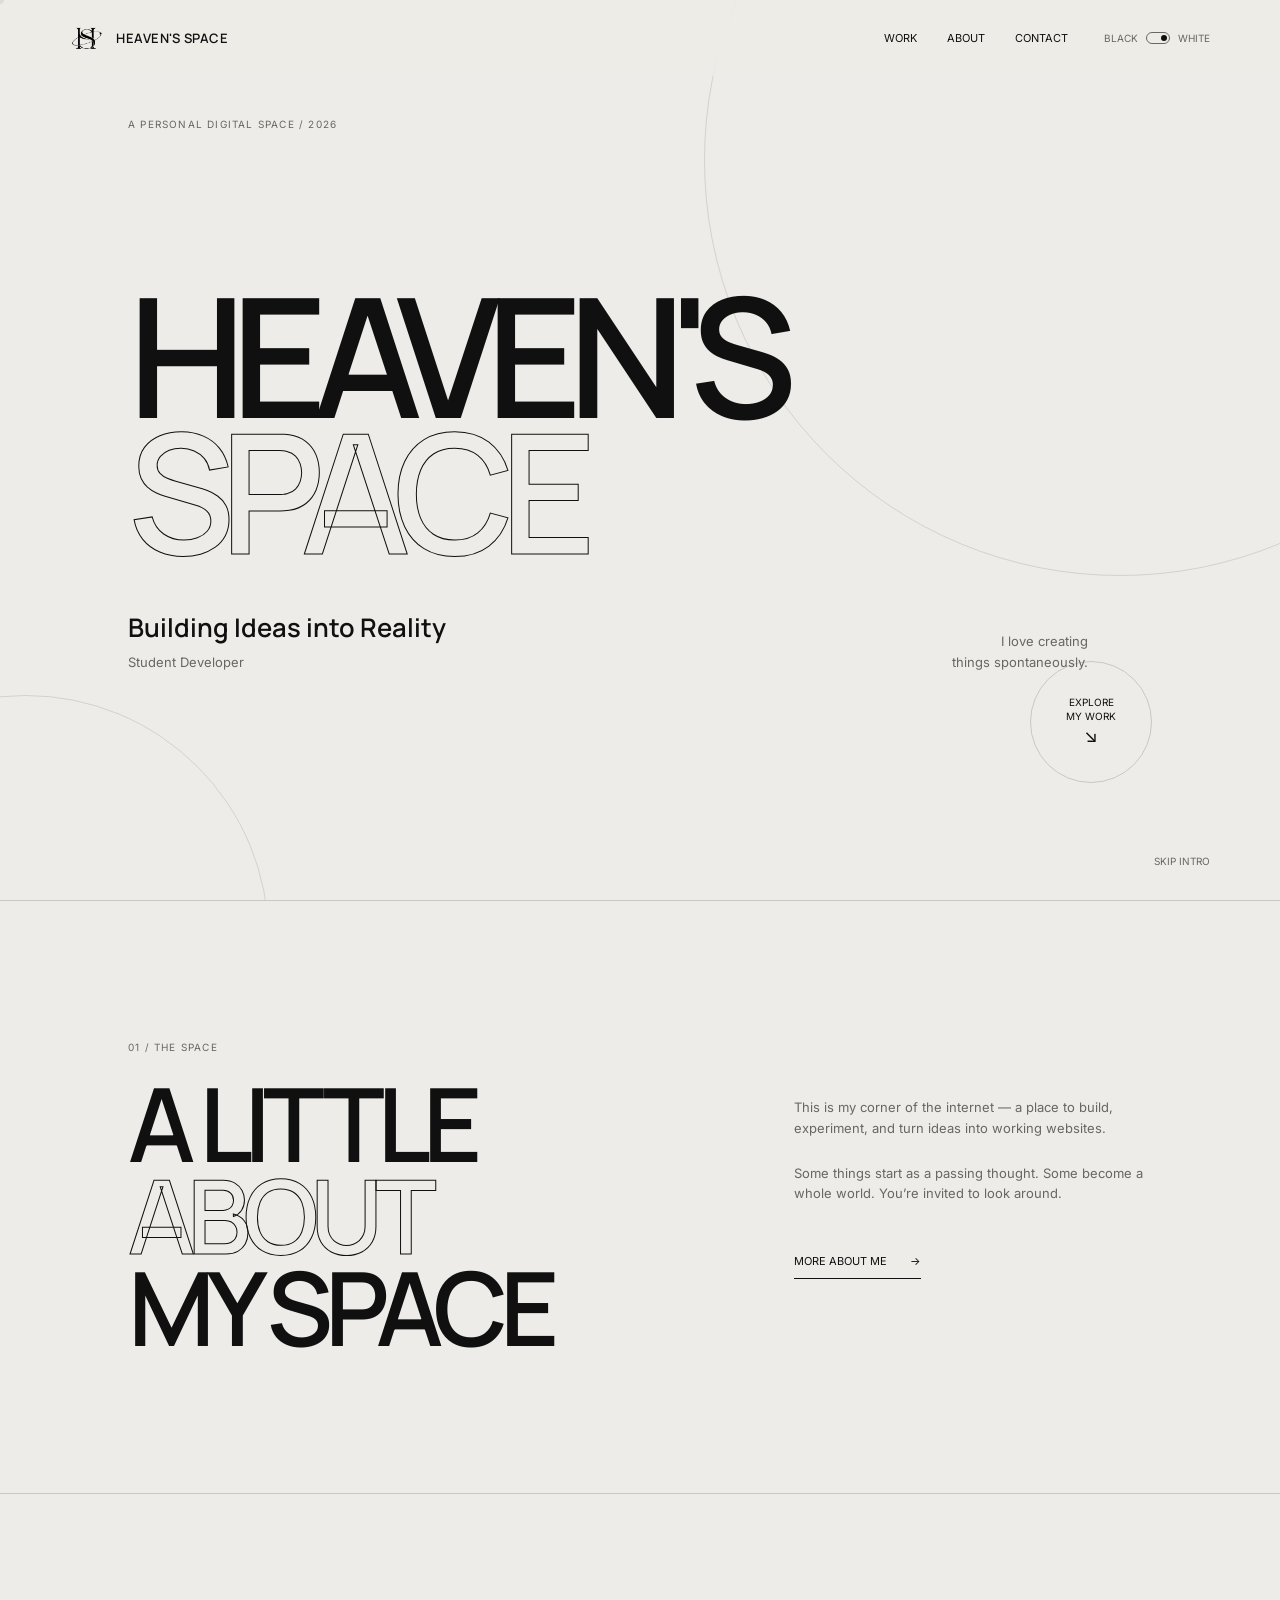
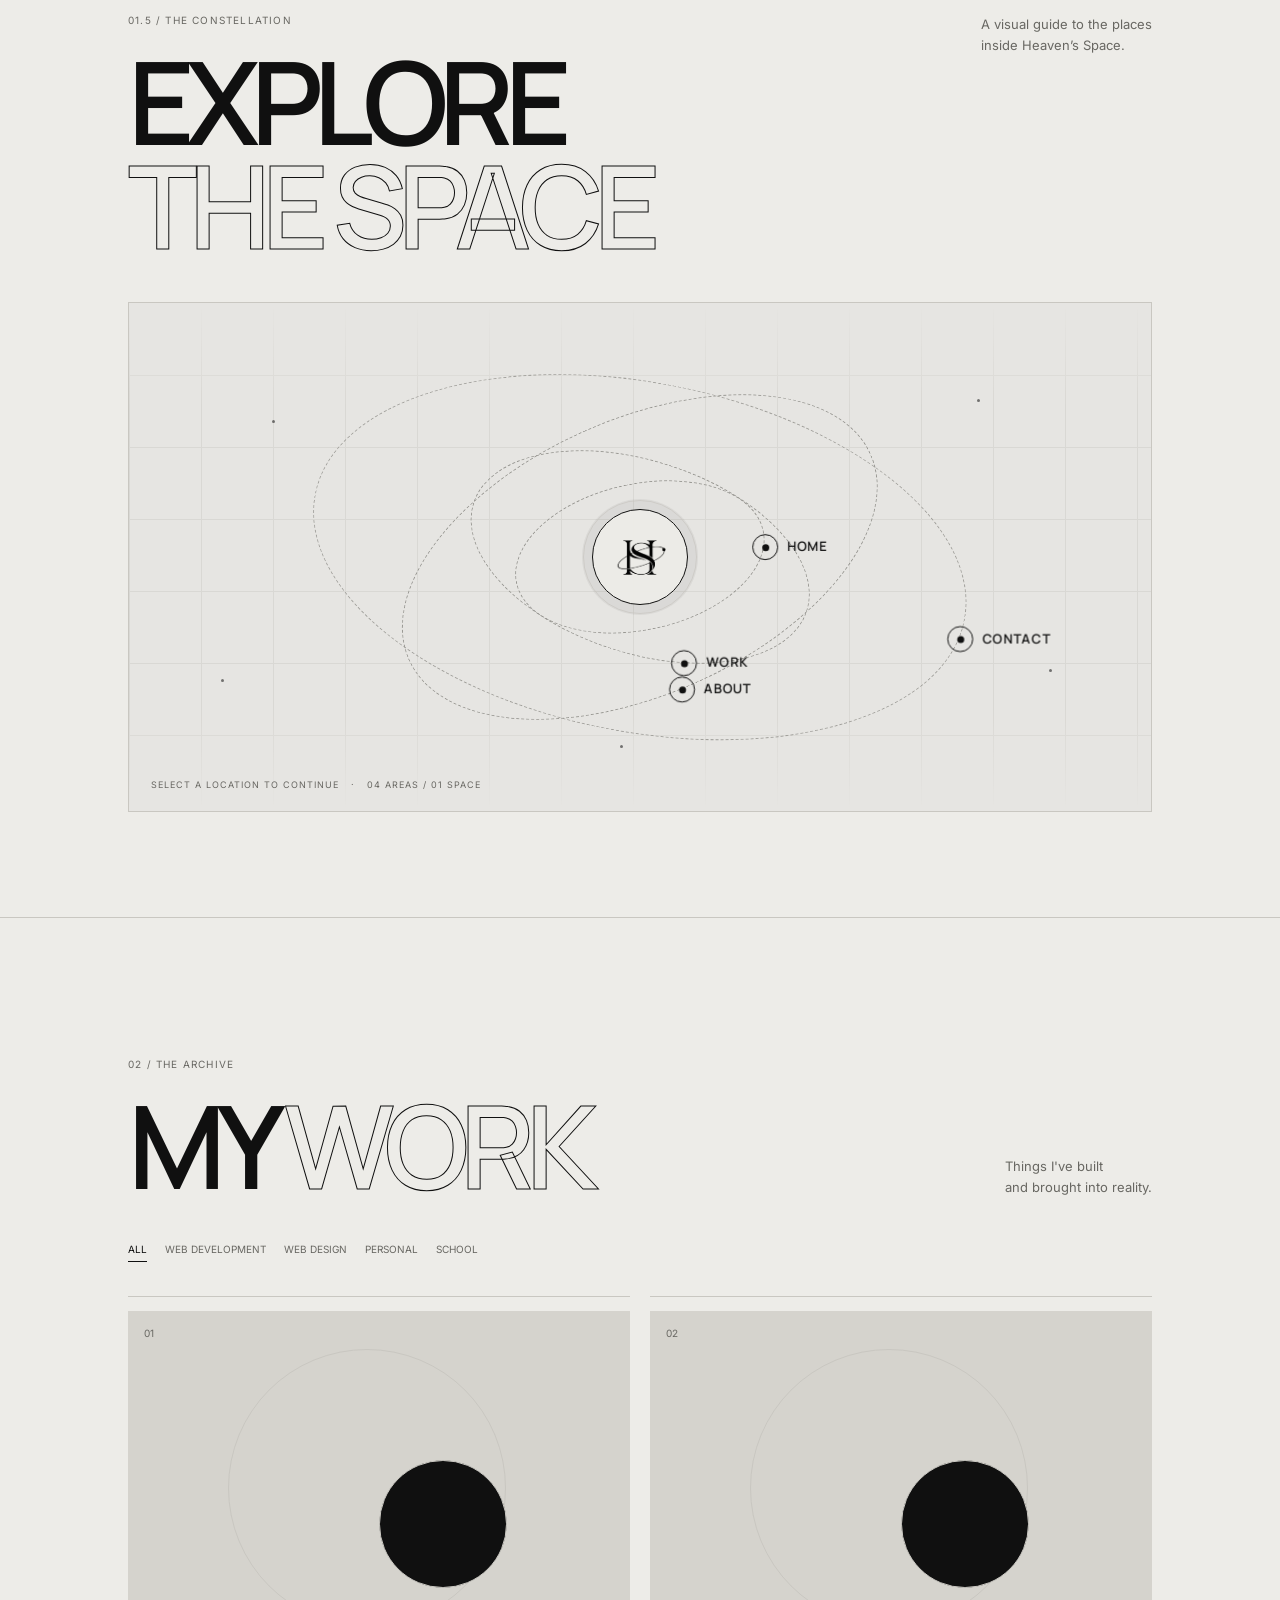
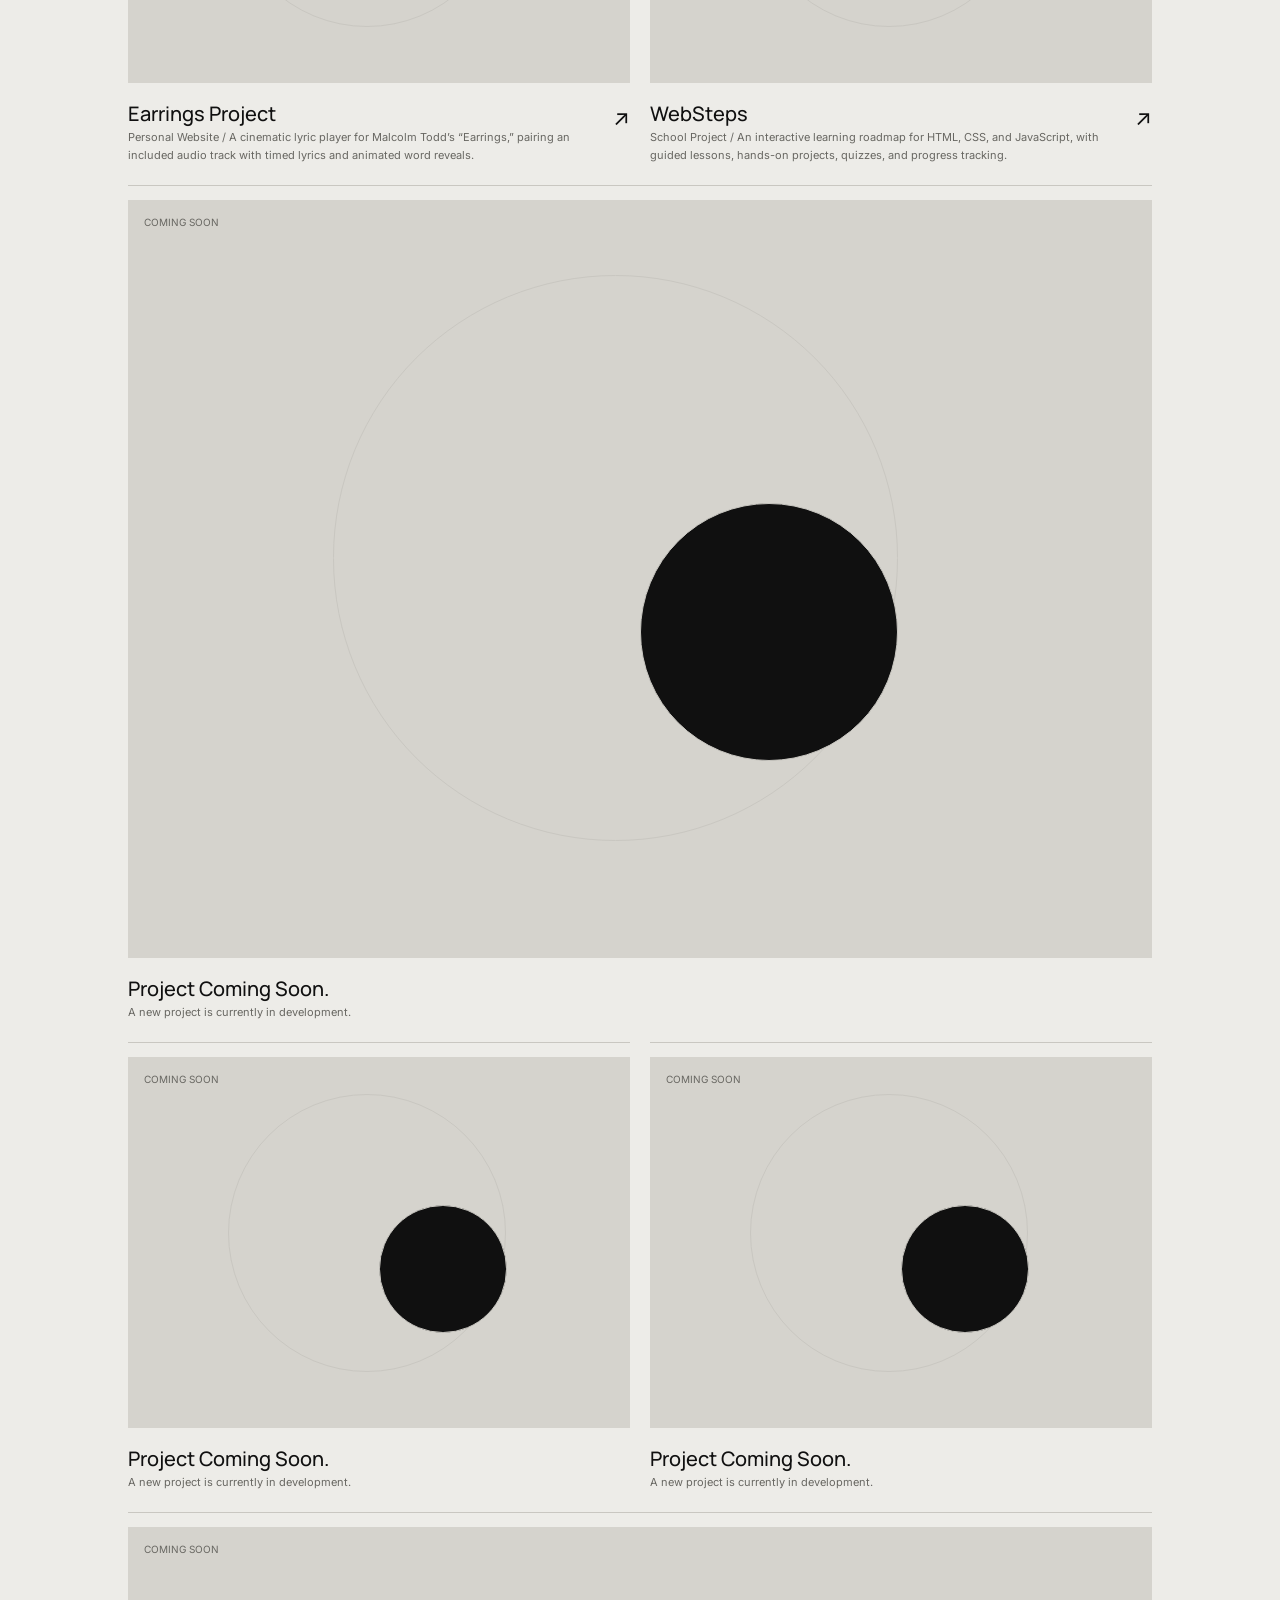
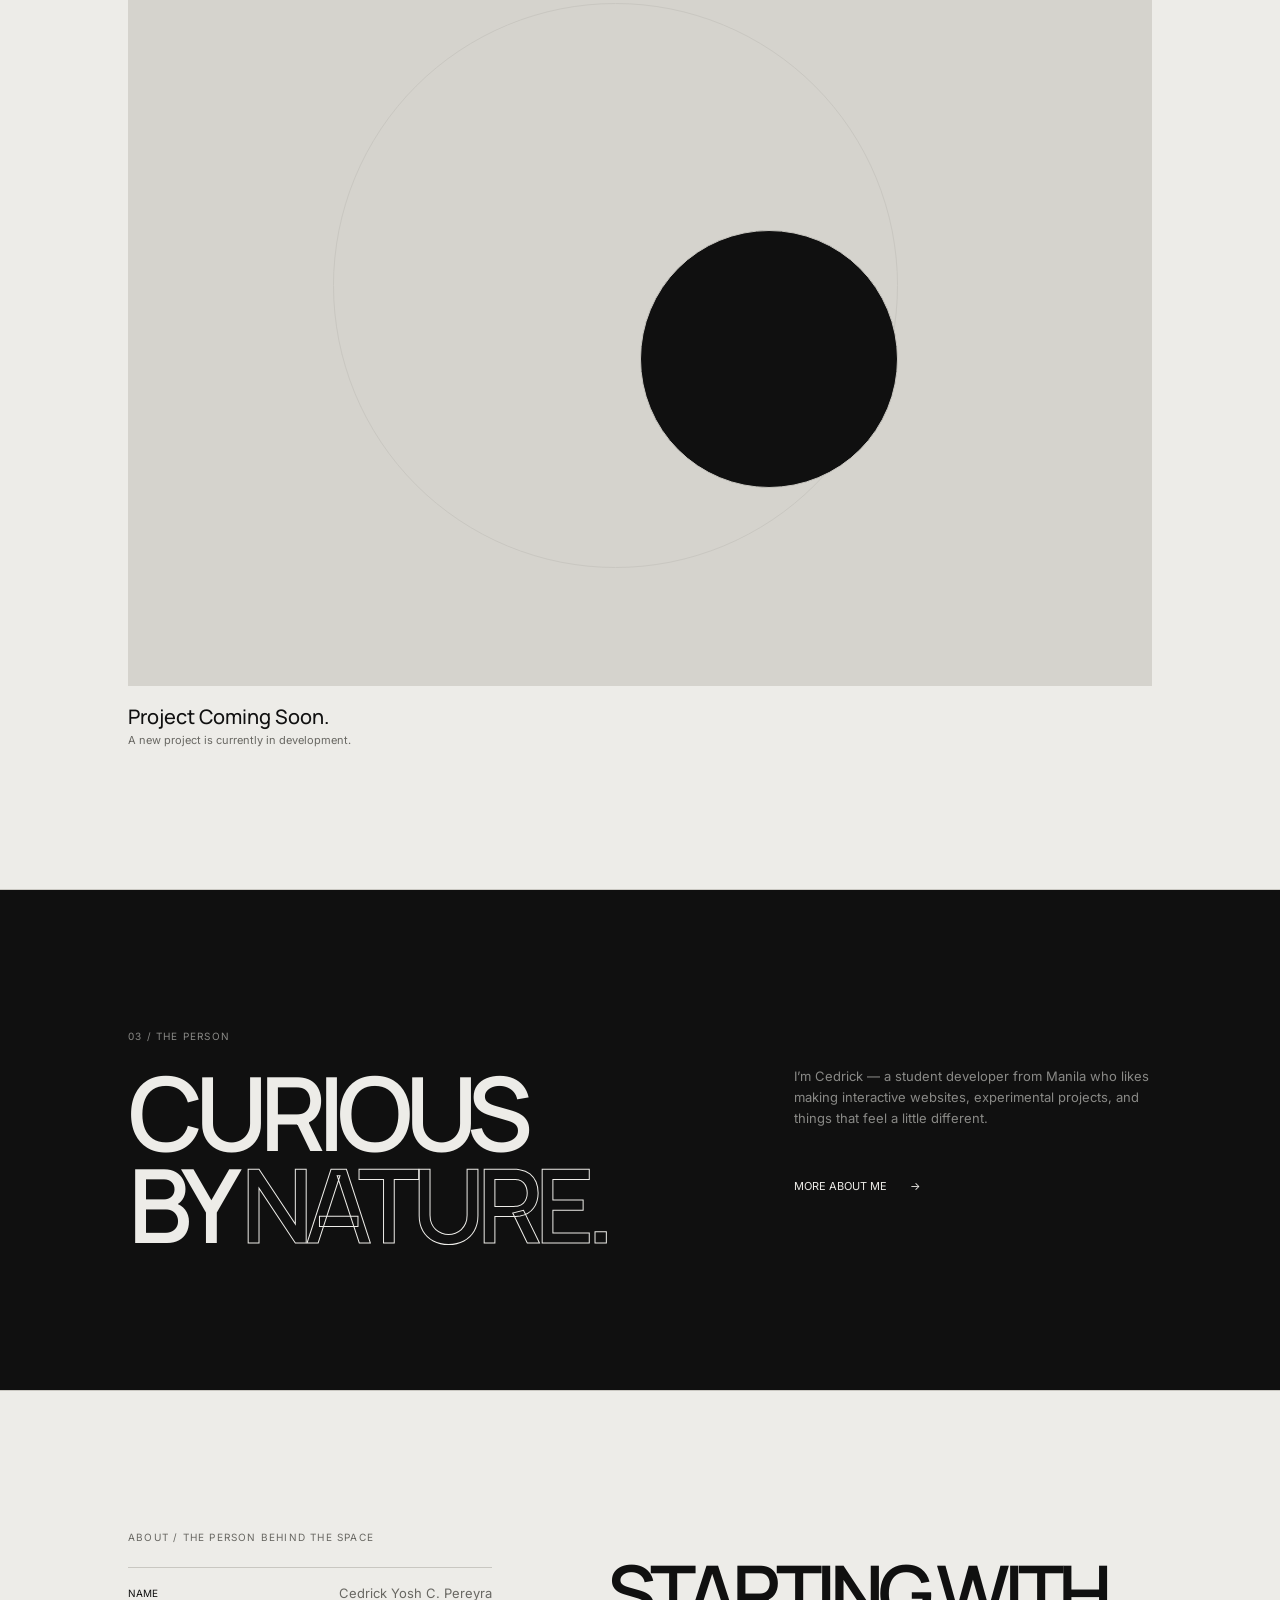
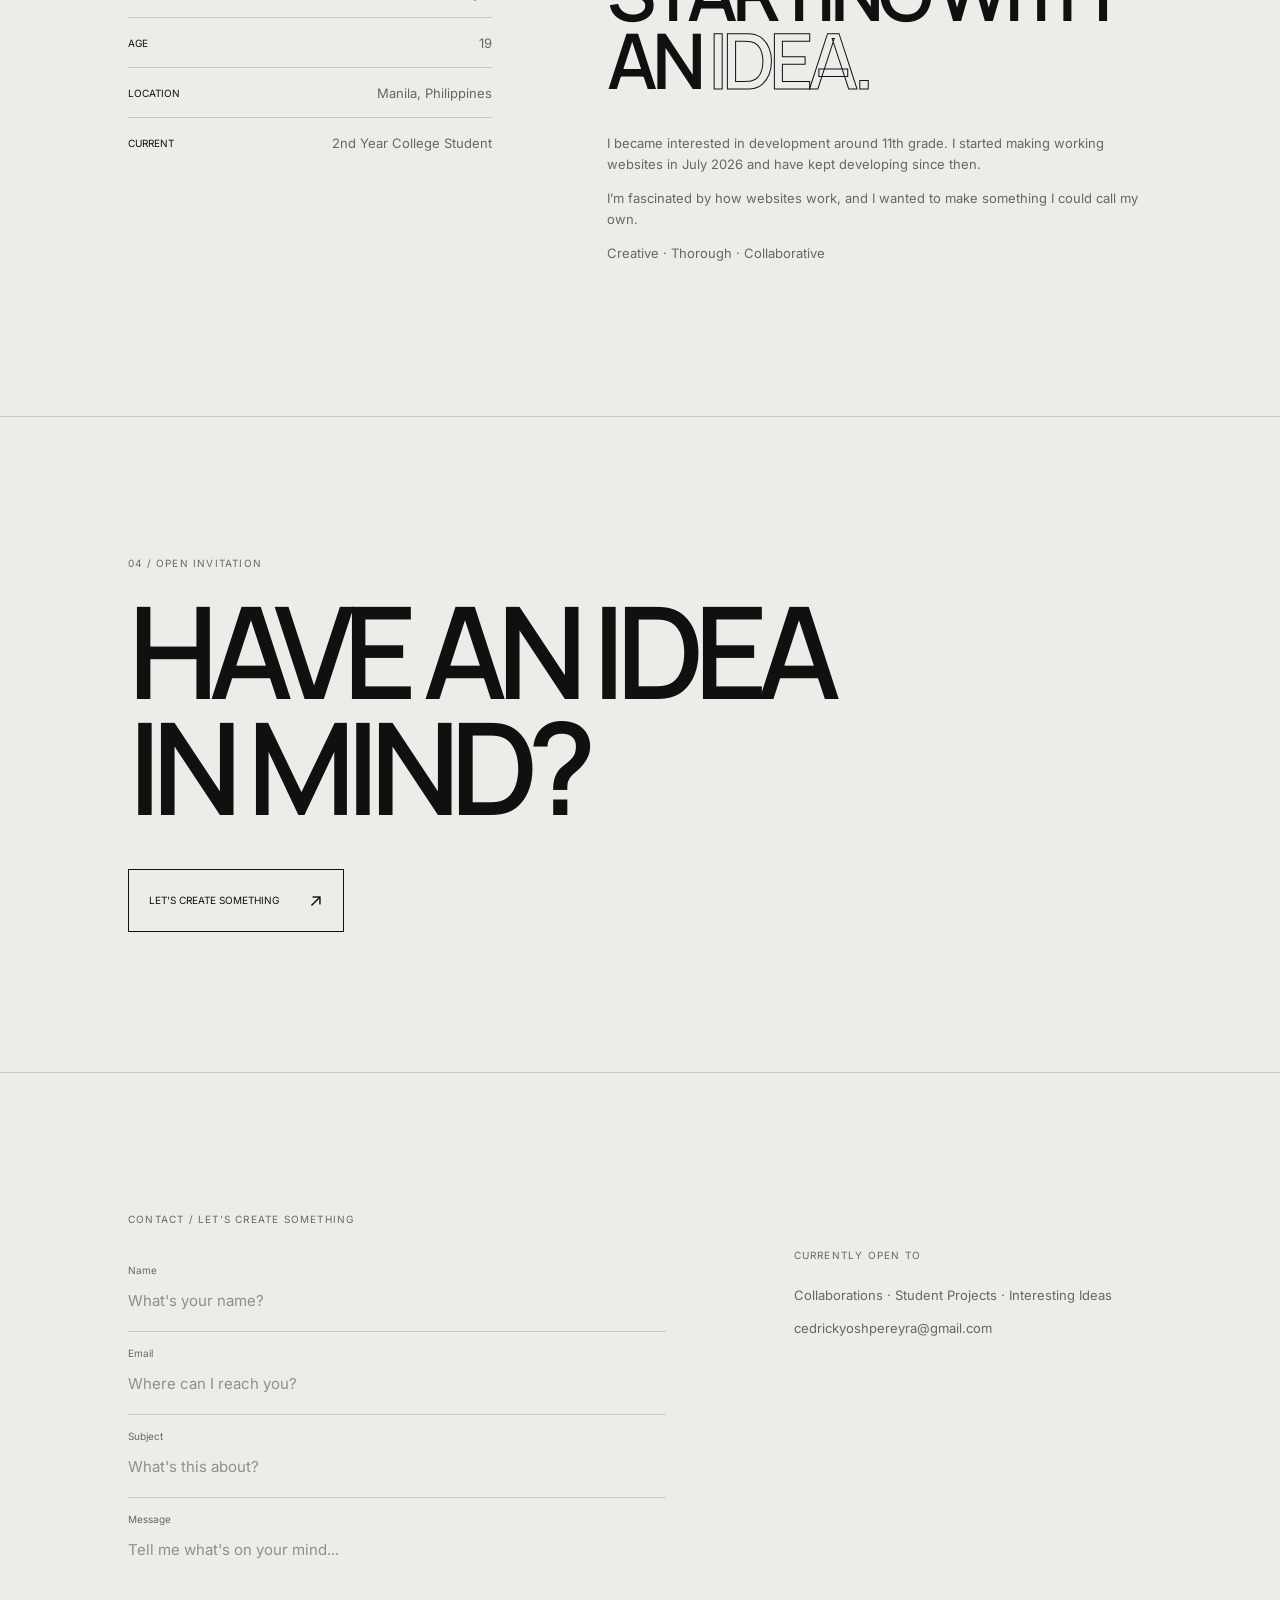
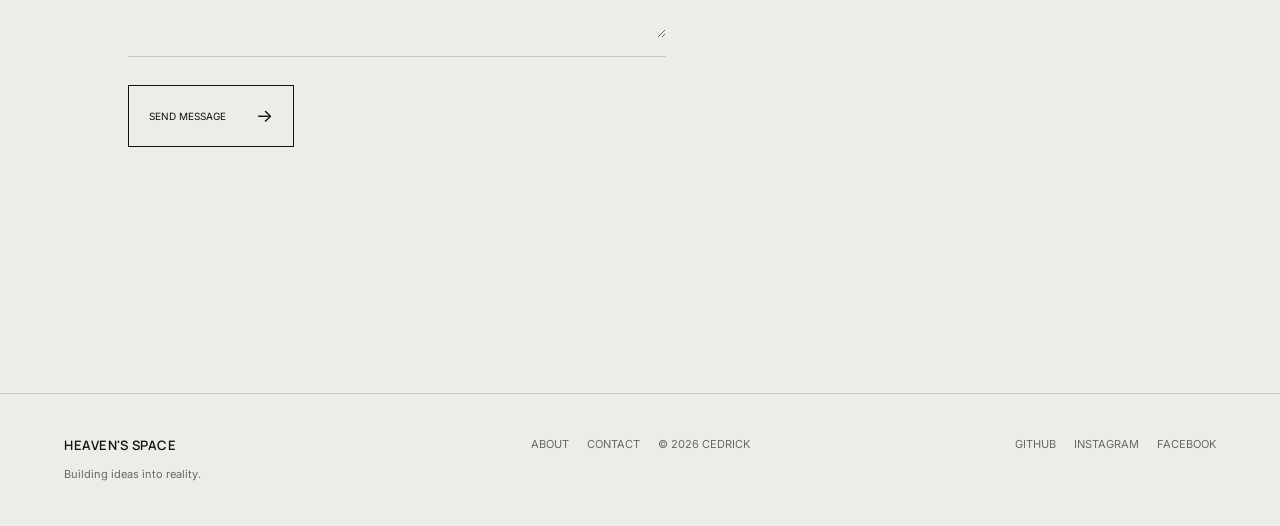
==== commit 4781fb8b: "Keep contact focus outlines within fields" ====
--- a/index.html
+++ b/index.html
@@ -9,7 +9,7 @@
   <meta property="og:description" content="Building ideas into reality. Explore Cedrick's work, experiments, and digital space.">
   <meta property="og:type" content="website">
   <link rel="icon" type="image/png" href="assets/heavens-space-logo.png">
-  <link rel="stylesheet" href="css/style.css?v=23">
+  <link rel="stylesheet" href="css/style.css?v=24">
 </head>
 <body id="top">
   <div class="cursor" aria-hidden="true"></div>
--- a/css/style.css
+++ b/css/style.css
@@ -638,6 +638,10 @@
 .contact-layout .outline-button {
   margin-top:28px
 }
+#contact-form input:focus-visible,
+#contact-form textarea:focus-visible {
+  outline-offset:0
+}
 .contact-layout aside {
   color:var(--muted)
 }
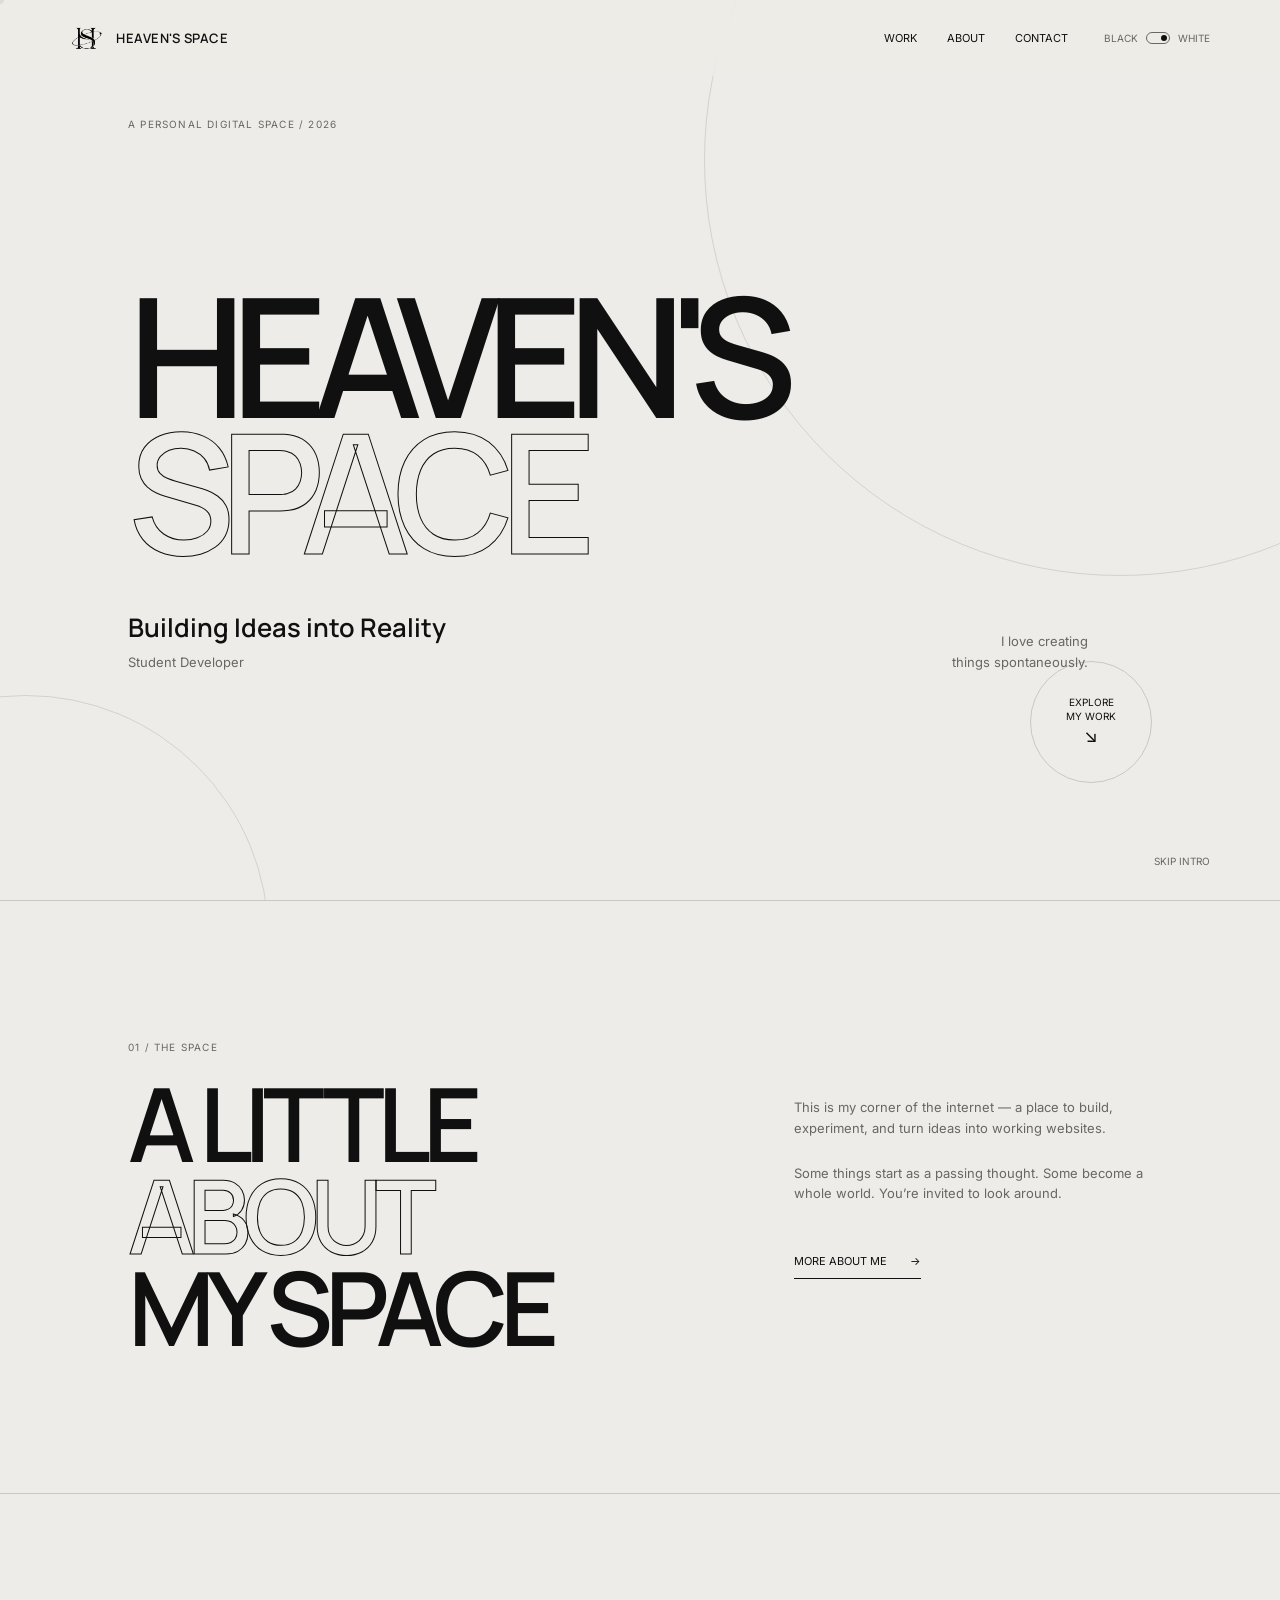
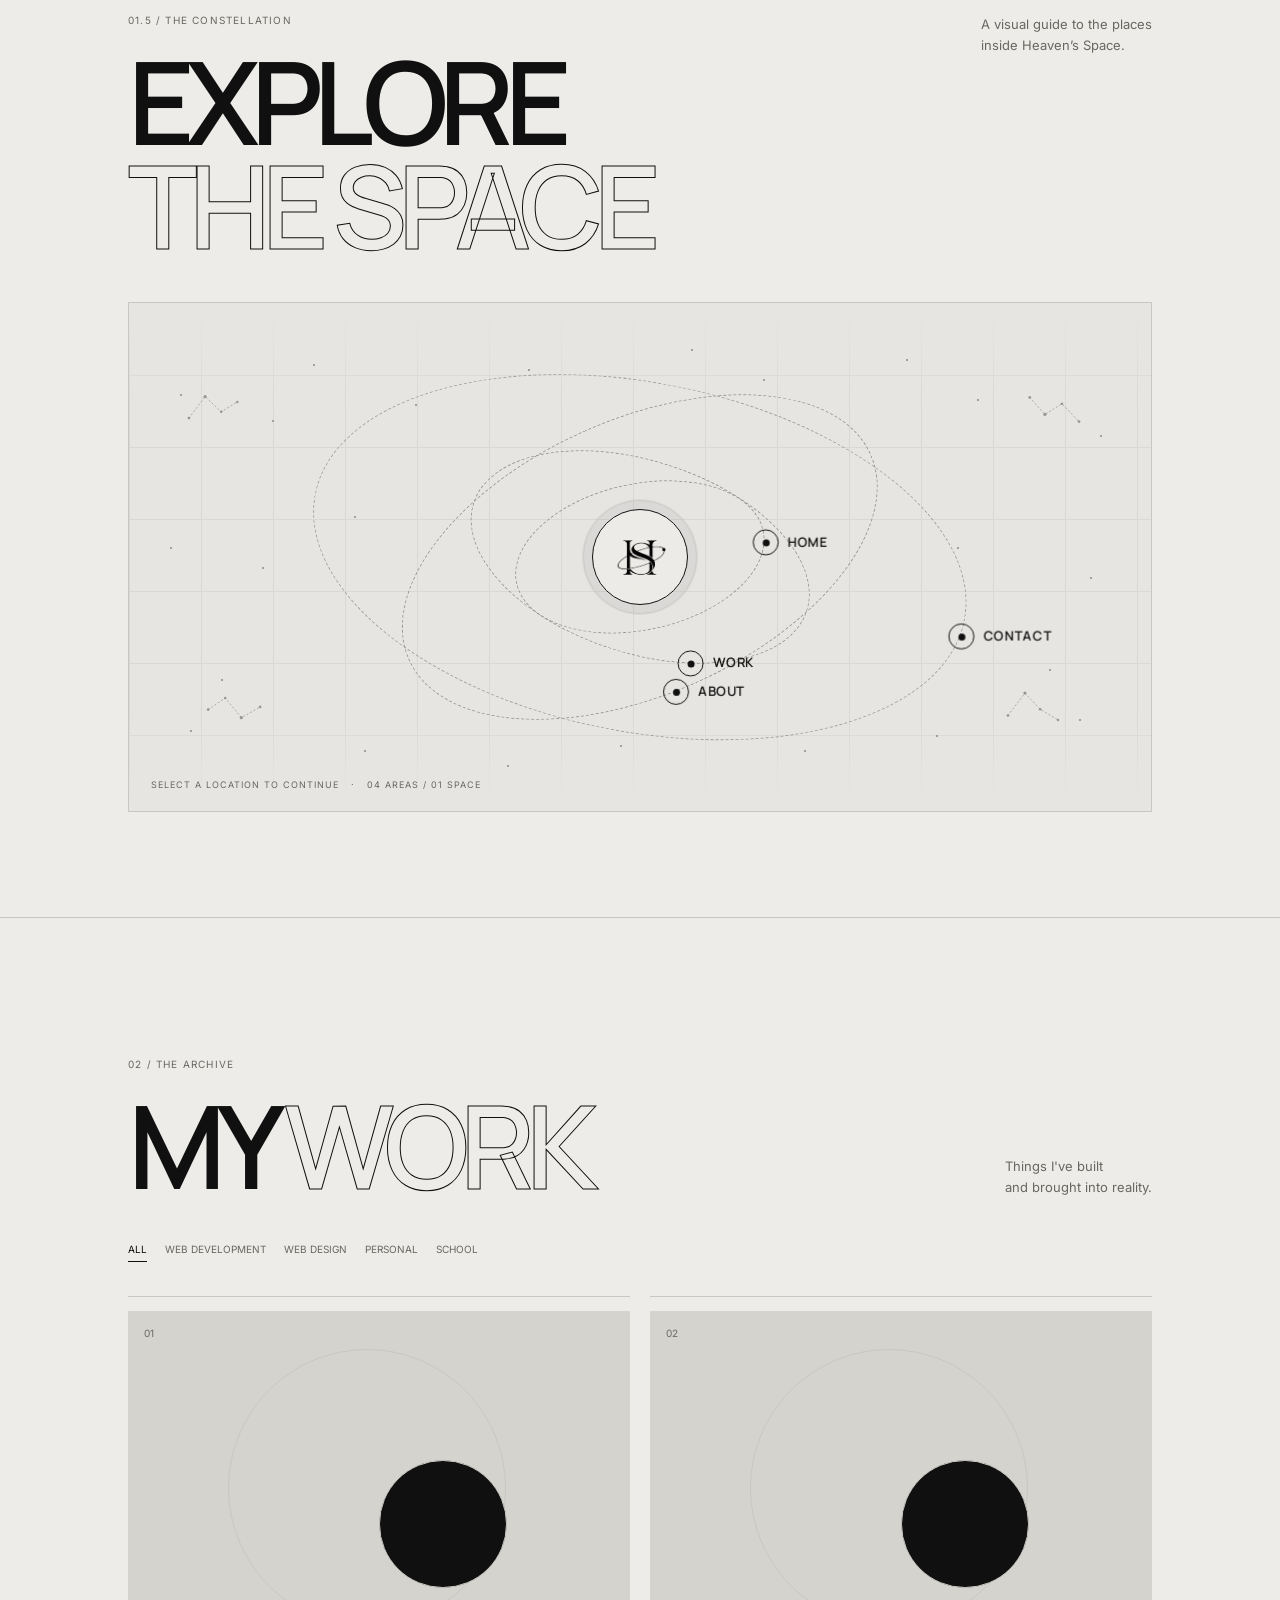
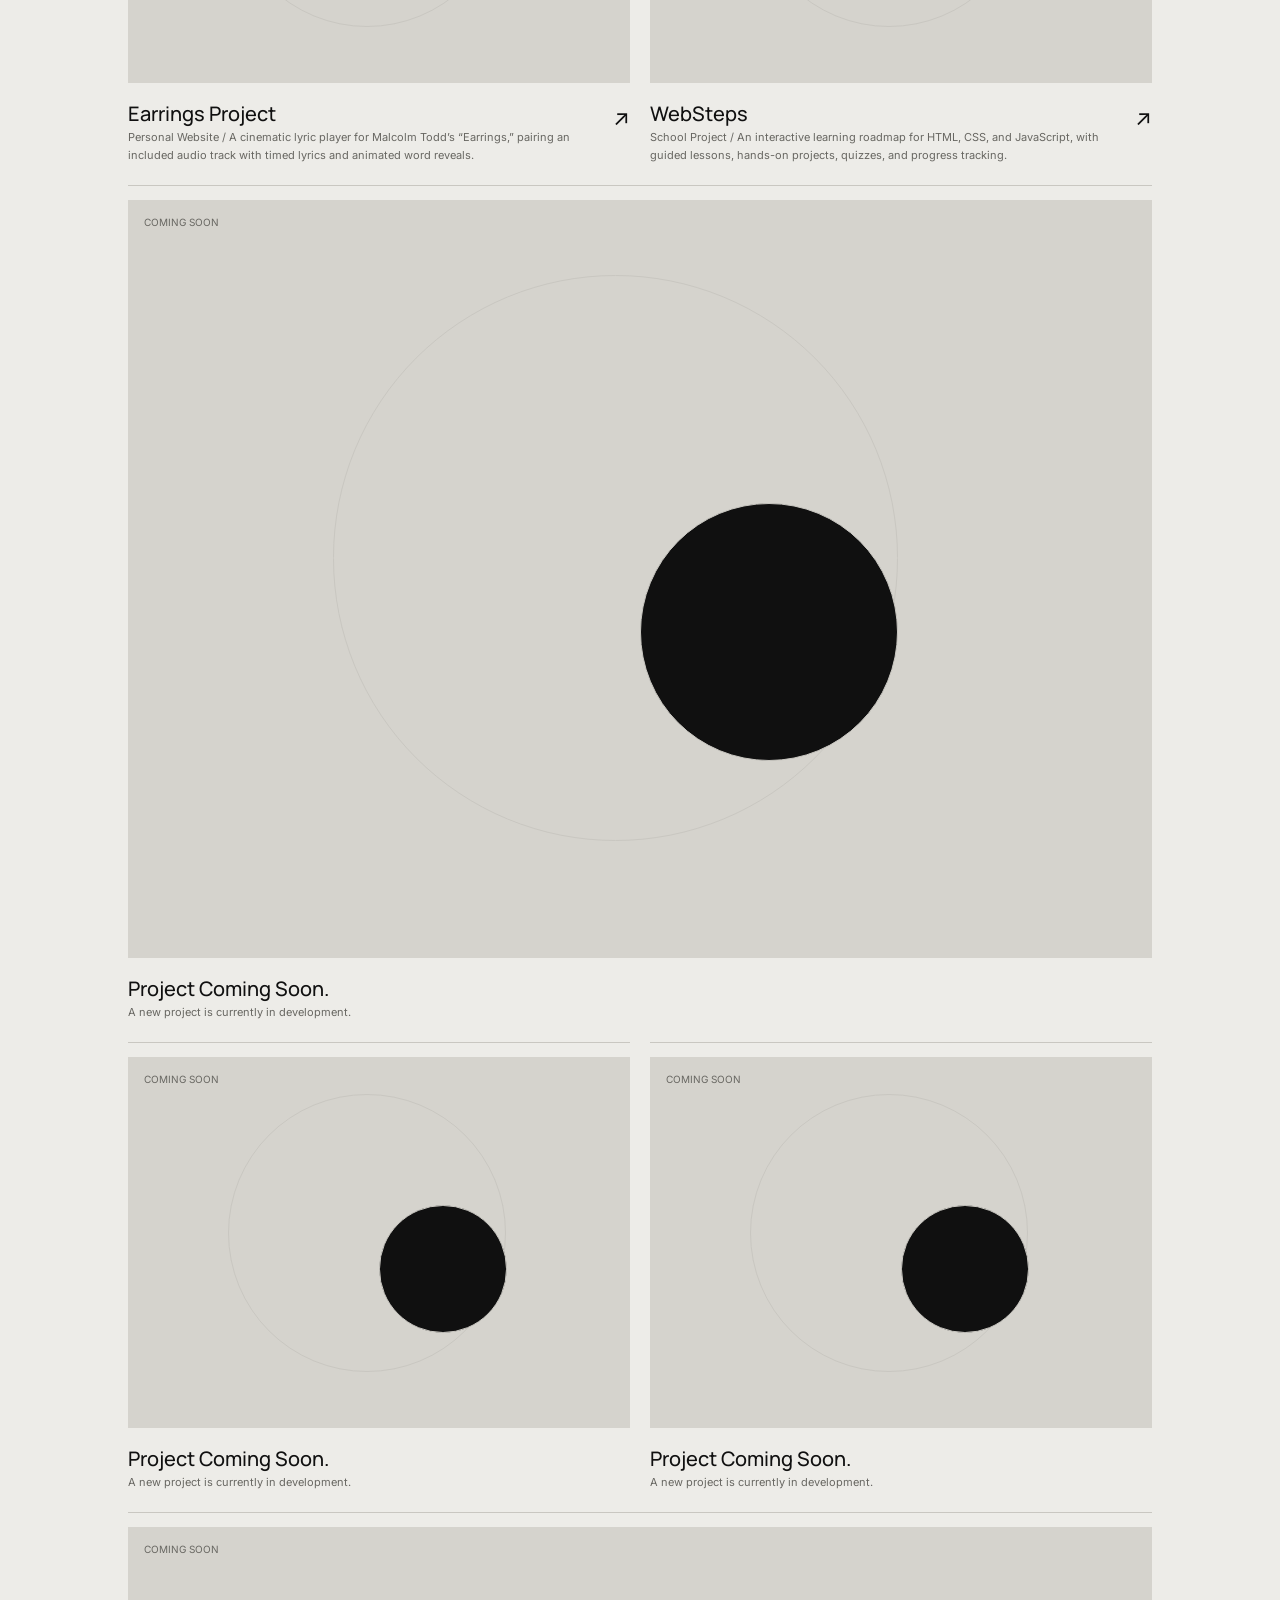
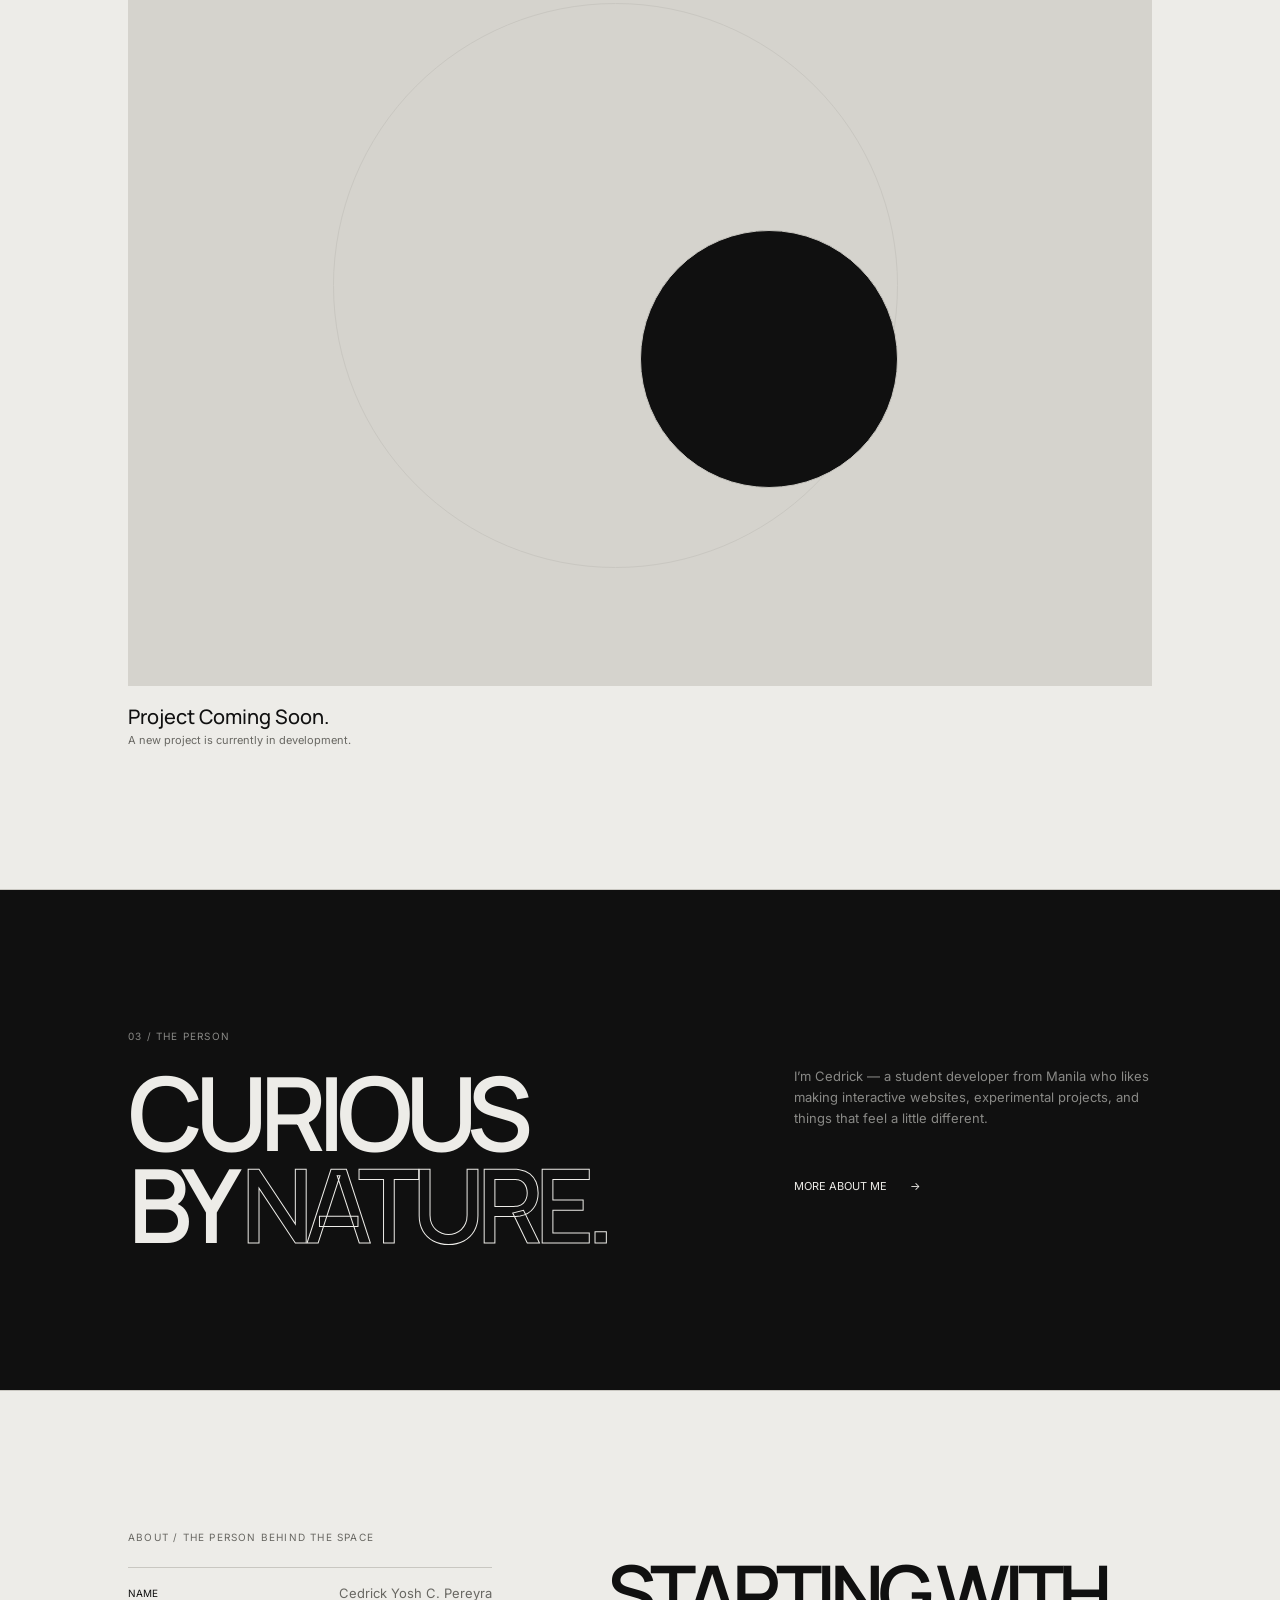
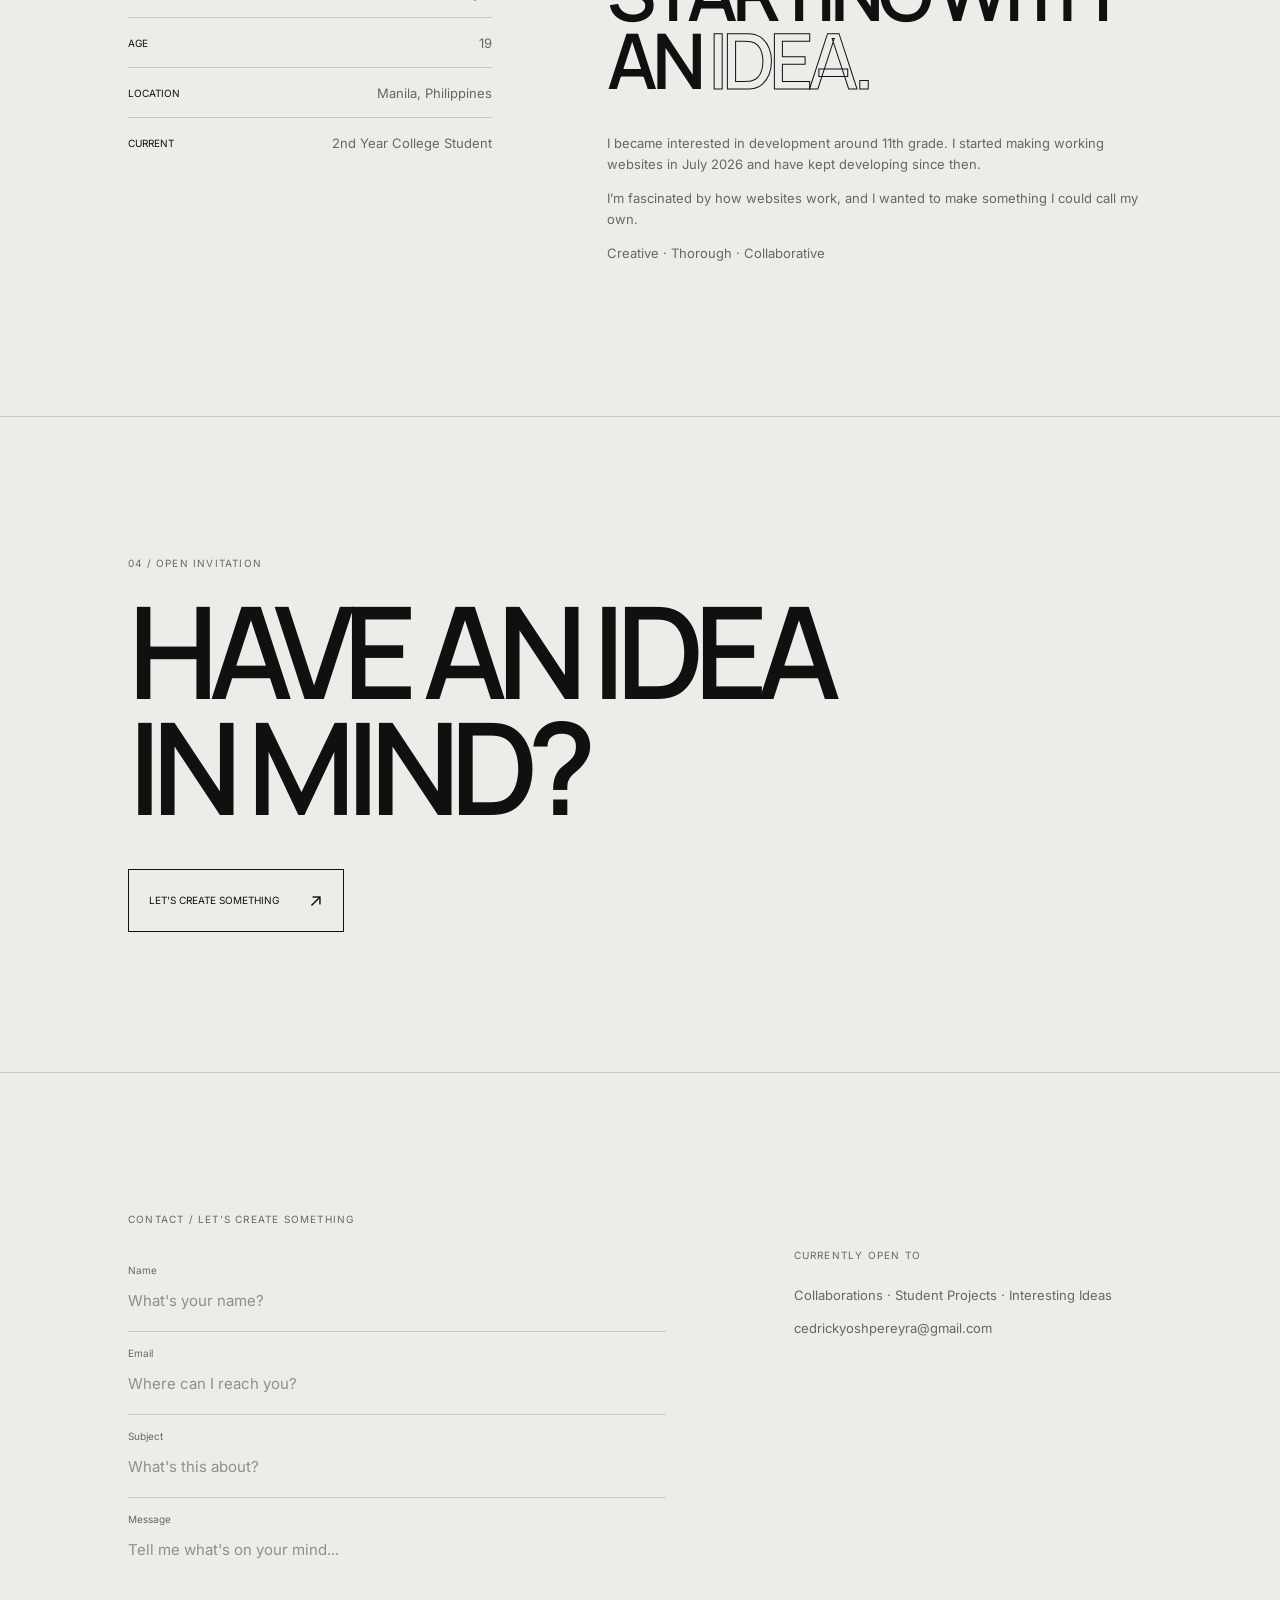
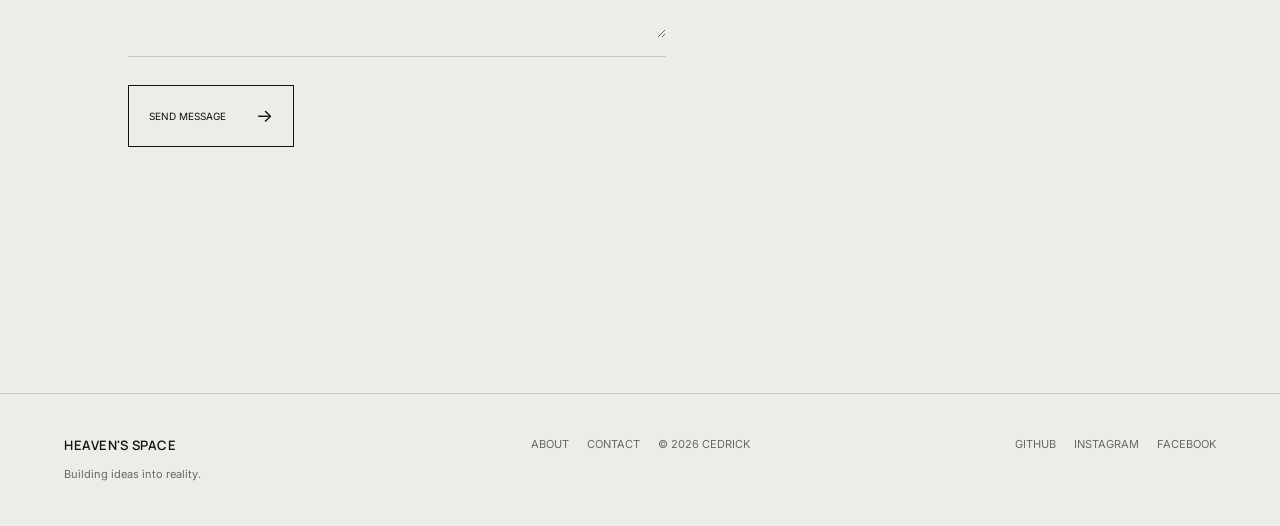
==== commit d74f2db1: "Publish Heaven's Space portfolio" ====
--- a/index.html
+++ b/index.html
@@ -53,7 +53,13 @@
         <p>A visual guide to the places<br>inside Heaven’s Space.</p>
       </div>
       <div class="map-shell reveal">
-        <div class="map-stars" aria-hidden="true"><i></i><i></i><i></i><i></i><i></i></div>
+        <div class="map-stars" aria-hidden="true"><i></i><i></i><i></i><i></i><i></i><i></i><i></i><i></i><i></i><i></i><i></i><i></i><i></i><i></i><i></i><i></i><i></i><i></i><i></i><i></i><i></i><i></i><i></i><i></i></div>
+        <div class="map-constellations" aria-hidden="true">
+          <svg class="constellation constellation-one" viewBox="0 0 100 70"><path d="M10 38 28 14 46 31 64 20"/><circle cx="10" cy="38" r="1.5"/><circle cx="28" cy="14" r="1.8"/><circle cx="46" cy="31" r="1.5"/><circle cx="64" cy="20" r="1.4"/></svg>
+          <svg class="constellation constellation-two" viewBox="0 0 100 70"><path d="M8 42 27 29 45 51 66 39"/><circle cx="8" cy="42" r="1.5"/><circle cx="27" cy="29" r="1.4"/><circle cx="45" cy="51" r="1.8"/><circle cx="66" cy="39" r="1.5"/></svg>
+          <svg class="constellation constellation-three" viewBox="0 0 100 70"><path d="M22 15 39 34 58 22 77 42"/><circle cx="22" cy="15" r="1.5"/><circle cx="39" cy="34" r="1.8"/><circle cx="58" cy="22" r="1.4"/><circle cx="77" cy="42" r="1.6"/></svg>
+          <svg class="constellation constellation-four" viewBox="0 0 100 70"><path d="M20 43 39 18 56 36 76 48"/><circle cx="20" cy="43" r="1.5"/><circle cx="39" cy="18" r="1.8"/><circle cx="56" cy="36" r="1.5"/><circle cx="76" cy="48" r="1.4"/></svg>
+        </div>
         <div class="orbit-ring orbit-home" aria-hidden="true"></div>
         <div class="orbit-ring orbit-work" aria-hidden="true"></div>
         <div class="orbit-ring orbit-about" aria-hidden="true"></div>
--- a/css/style.css
+++ b/css/style.css
@@ -346,19 +346,31 @@
   background-size:72px 72px;
   mask-image:linear-gradient(to bottom,transparent,#000 20%,#000 80%,transparent)
 }
-.map-stars i { position:absolute;width:3px;height:3px;background:var(--fg);border-radius:50%;opacity:.55;animation:map-twinkle 4s ease-in-out infinite; }
+.map-stars { position:absolute;inset:0;z-index:0;pointer-events:none; }
+.map-stars i { position:absolute;width:2px;height:2px;background:var(--fg);border-radius:50%;opacity:.42;animation:map-twinkle 4s ease-in-out infinite; }
 .map-stars i:nth-child(1){left:14%;top:23%}.map-stars i:nth-child(2){left:83%;top:19%;animation-delay:1s}.map-stars i:nth-child(3){left:9%;top:74%;animation-delay:2s}.map-stars i:nth-child(4){left:90%;top:72%;animation-delay:3s}.map-stars i:nth-child(5){left:48%;top:87%;animation-delay:1.5s}
-.orbit-ring { position:absolute;left:50%;top:50%;border:1px dashed color-mix(in srgb,var(--fg) 28%,var(--line));border-radius:50%;box-sizing:border-box;transform:translate(-50%,-50%) rotate(-12deg);opacity:.95;pointer-events:none;transition:border-color .4s,opacity .4s; }
+.map-stars i:nth-child(6){left:5%;top:18%;animation-delay:.4s}.map-stars i:nth-child(7){left:18%;top:12%;animation-delay:2.3s}.map-stars i:nth-child(8){left:28%;top:20%;animation-delay:1.2s}.map-stars i:nth-child(9){left:39%;top:13%;animation-delay:3.1s}.map-stars i:nth-child(10){left:62%;top:15%;animation-delay:1.8s}.map-stars i:nth-child(11){left:76%;top:11%;animation-delay:.8s}.map-stars i:nth-child(12){left:95%;top:26%;animation-delay:2.6s}
+.map-stars i:nth-child(13){left:4%;top:48%;animation-delay:1.6s}.map-stars i:nth-child(14){left:13%;top:52%;animation-delay:3.4s}.map-stars i:nth-child(15){left:22%;top:42%;animation-delay:.6s}.map-stars i:nth-child(16){left:81%;top:48%;animation-delay:2s}.map-stars i:nth-child(17){left:94%;top:54%;animation-delay:1s}
+.map-stars i:nth-child(18){left:6%;top:84%;animation-delay:2.8s}.map-stars i:nth-child(19){left:23%;top:88%;animation-delay:1.4s}.map-stars i:nth-child(20){left:37%;top:91%;animation-delay:.2s}.map-stars i:nth-child(21){left:66%;top:88%;animation-delay:3s}.map-stars i:nth-child(22){left:79%;top:85%;animation-delay:1.1s}.map-stars i:nth-child(23){left:93%;top:82%;animation-delay:2.4s}.map-stars i:nth-child(24){left:55%;top:9%;animation-delay:3.6s}
+.map-constellations { position:absolute;inset:0;z-index:0;pointer-events:none; }
+.constellation { position:absolute;width:clamp(58px,7vw,92px);height:auto;overflow:visible;opacity:.44; }
+.constellation path { fill:none;stroke:var(--fg);stroke-width:1;stroke-dasharray:1.5 3;stroke-linecap:round;stroke-linejoin:round;opacity:.68; }
+.constellation circle { fill:var(--fg);opacity:.82; }
+.constellation-one { left:5%;top:16%; }
+.constellation-two { left:7%;bottom:15%; }
+.constellation-three { right:5%;top:16%; }
+.constellation-four { right:7%;bottom:14%; }
+.orbit-ring { position:absolute;z-index:1;left:50%;top:50%;border:1px dashed color-mix(in srgb,var(--fg) 28%,var(--line));border-radius:50%;box-sizing:border-box;transform:translate(-50%,-50%) rotate(-12deg);opacity:.95;pointer-events:none;transition:border-color .4s,opacity .4s; }
 .orbit-home { transform:translate(-50%,-50%) rotate(-12deg); }
 .orbit-work { transform:translate(-50%,-50%) rotate(18deg); }
 .orbit-about { transform:translate(-50%,-50%) rotate(-24deg); }
 .orbit-contact { transform:translate(-50%,-50%) rotate(11deg);opacity:.82; }
-.space-core { position:absolute;z-index:1;left:50%;top:50%;width:96px;height:96px;border:1px solid var(--fg);border-radius:50%;display:grid;place-items:center;text-align:center;font:600 10px/1.25 var(--display);letter-spacing:.08em;background:color-mix(in srgb,var(--bg) 94%,transparent);box-shadow:0 0 0 10px color-mix(in srgb,var(--fg) 5%,transparent);transform:translate(-50%,-50%); }
+.space-core { position:absolute;z-index:2;left:50%;top:50%;width:96px;height:96px;border:1px solid var(--fg);border-radius:50%;display:grid;place-items:center;text-align:center;font:600 10px/1.25 var(--display);letter-spacing:.08em;background:color-mix(in srgb,var(--bg) 94%,transparent);box-shadow:0 0 0 10px color-mix(in srgb,var(--fg) 5%,transparent);transform:translate(-50%,-50%); }
 .space-core img { display:block;width:72px;height:72px;max-width:100%;object-fit:contain; }
 .light .space-core img { filter:brightness(0); }
 .space-core:before { content:'';position:absolute;inset:-10px;border:1px solid var(--line);border-radius:50%;opacity:.7; }
 .space-core i { display:none; }
-.map-node { position:absolute;z-index:2;left:50%;top:50%;width:0;height:0;transform:translate(-50%,-50%);will-change:transform; }
+.map-node { position:absolute;z-index:3;left:50%;top:50%;width:0;height:0;transform:translate(-50%,-50%);will-change:transform; }
 .map-location { position:absolute;left:0;top:0;display:grid;grid-template-columns:26px auto;grid-template-rows:26px;column-gap:9px;row-gap:0;width:max-content;min-height:42px;padding:8px;border:1px solid transparent;background:transparent;transform:translate(-21px,-50%);transition:width .45s var(--ease-spring),min-height .45s var(--ease-spring),padding .45s var(--ease-spring),grid-template-columns .45s var(--ease-spring),grid-template-rows .45s var(--ease-spring),column-gap .45s var(--ease-spring),row-gap .45s var(--ease-spring),transform .45s var(--ease-spring),border-color .4s,background .4s;overflow:hidden; }
 .map-location:hover,.map-location:focus-visible,.map-node.selected .map-location { grid-template-columns:26px minmax(0,1fr) auto;grid-template-rows:auto auto;column-gap:13px;row-gap:2px;width:clamp(220px,24vw,280px);min-height:78px;padding:13px 15px;transform:translate(-28px,-50%) scale(1.04);border-color:var(--fg);background:var(--fg);color:var(--bg);z-index:3; }
 .map-orb { width:26px;height:26px;border:1px solid currentColor;border-radius:50%;display:grid;place-items:center;grid-column:1;grid-row:1; }
@@ -377,7 +389,7 @@
 .map-node.collapsed .map-location { grid-template-columns:26px auto;grid-template-rows:26px;column-gap:9px;row-gap:0;width:max-content;min-height:42px;padding:8px;transform:translate(-21px,-50%);border-color:transparent;background:transparent;color:inherit;z-index:2; }
 .map-node.collapsed .map-description,.map-node.collapsed .map-arrow { display:none;opacity:0; }
 .map-node.collapsed .map-label { opacity:1; }
-.map-caption { position:absolute;left:22px;bottom:18px;margin:0;color:var(--muted);font-size:9px;letter-spacing:.11em; }
+.map-caption { position:absolute;z-index:2;left:22px;bottom:18px;margin:0;color:var(--muted);font-size:9px;letter-spacing:.11em; }
 .map-caption span { margin:0 8px; }
 @keyframes map-pulse { 0%,100%{transform:scale(.75);opacity:.5}50%{transform:scale(1.25);opacity:1} }
 @keyframes map-twinkle { 0%,100%{opacity:.2;transform:scale(.7)}50%{opacity:.8;transform:scale(1.2)} }
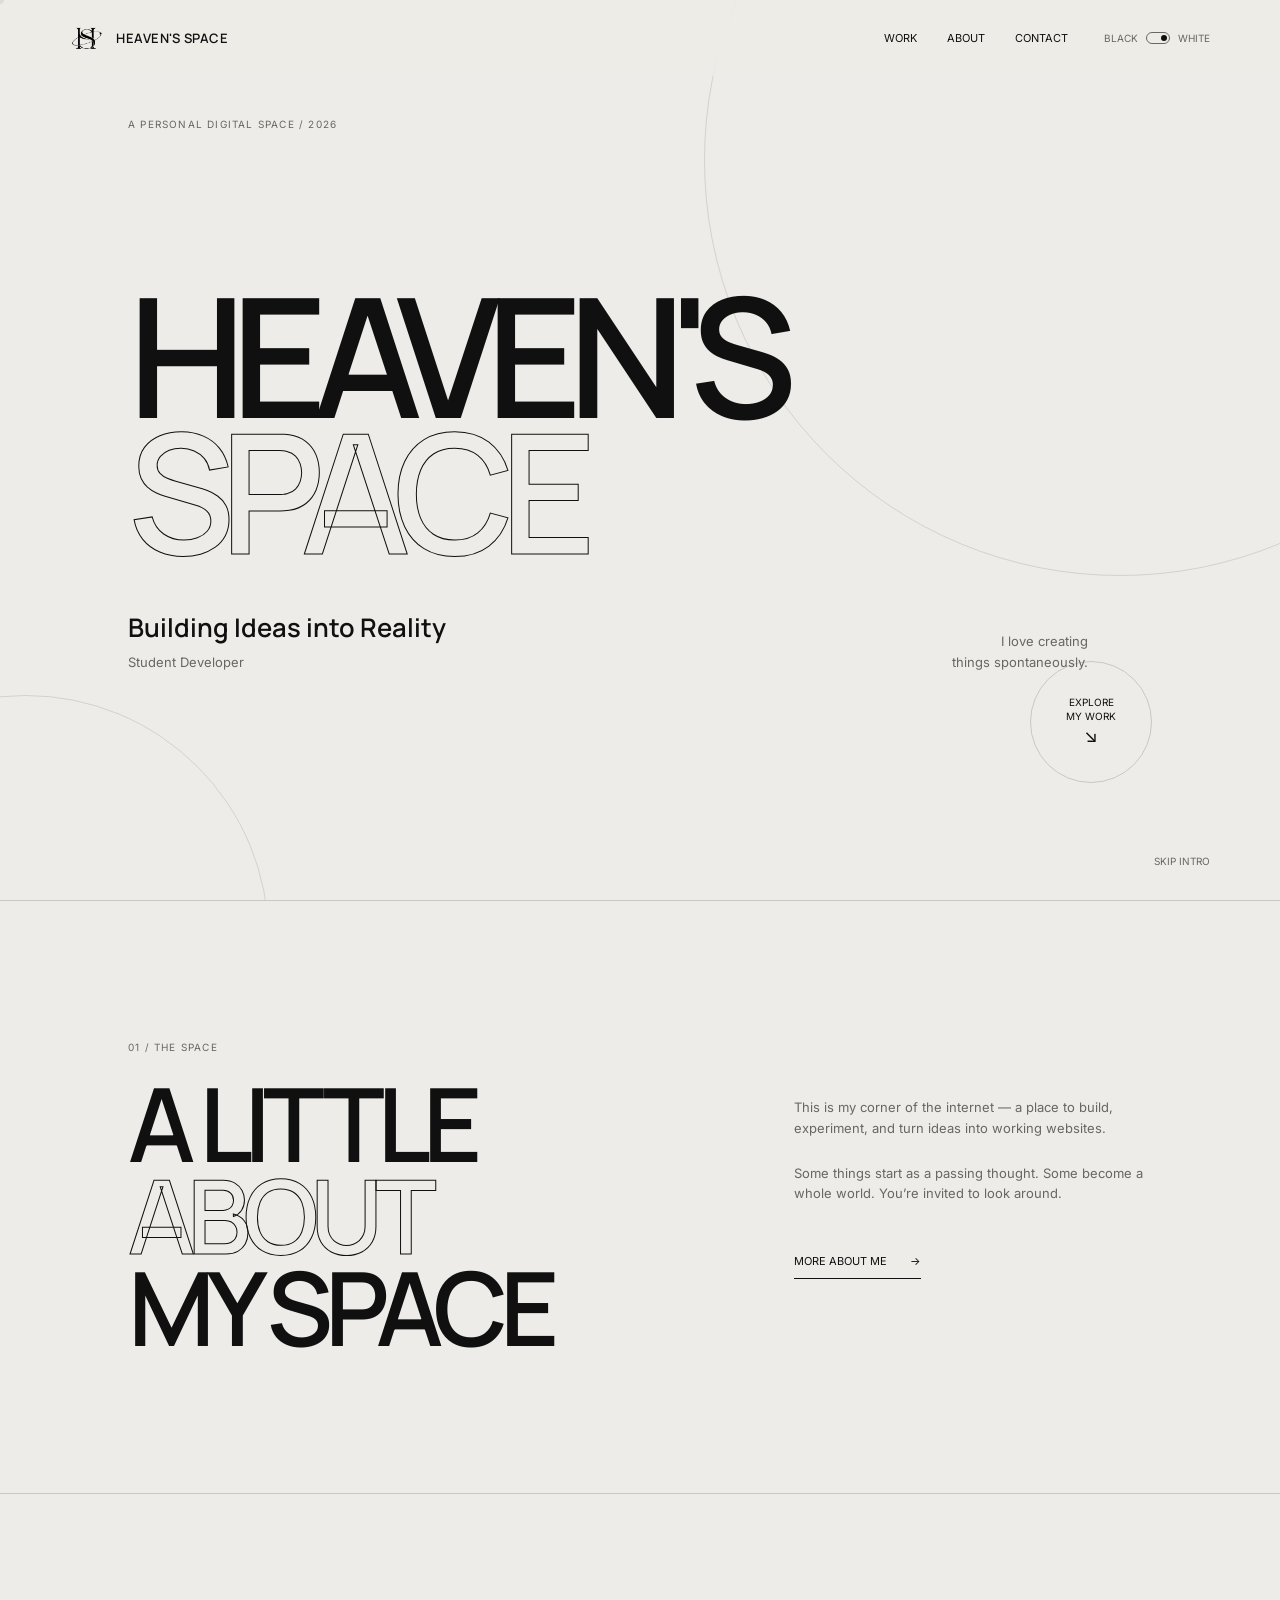
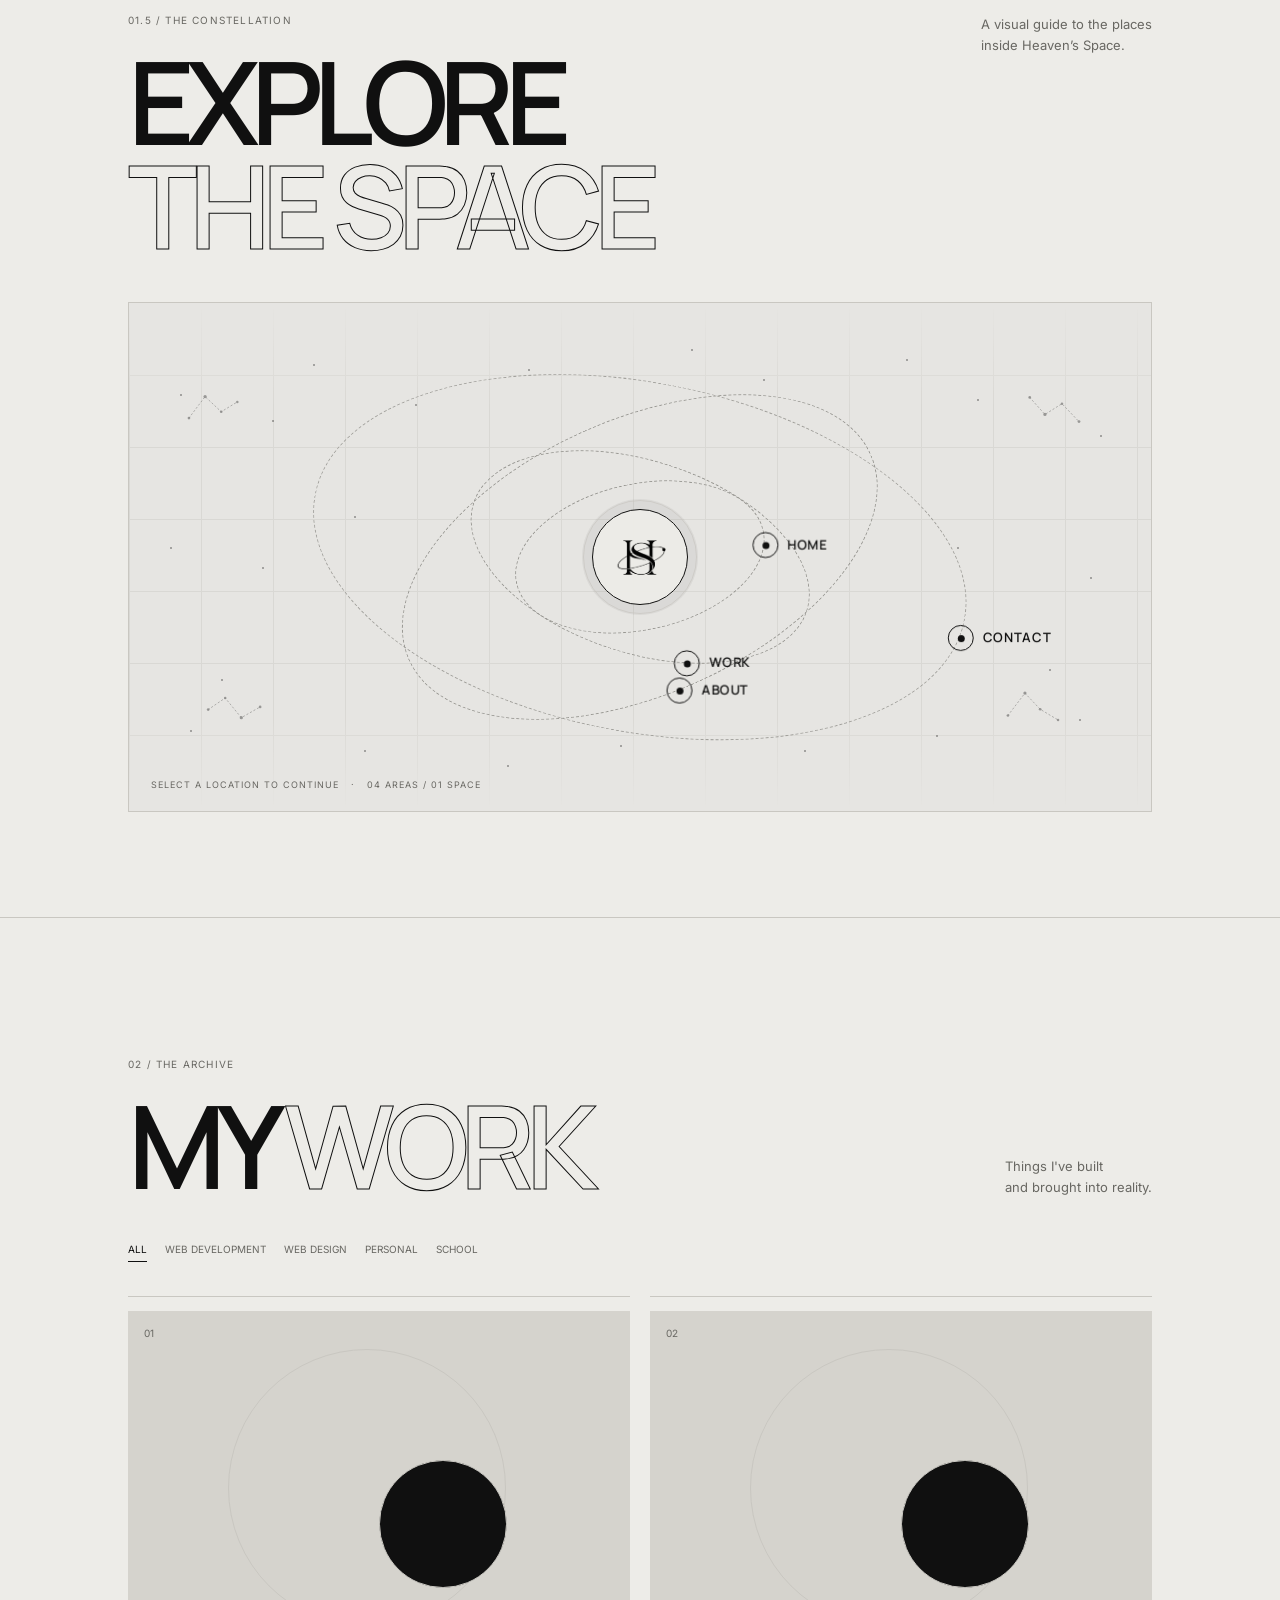
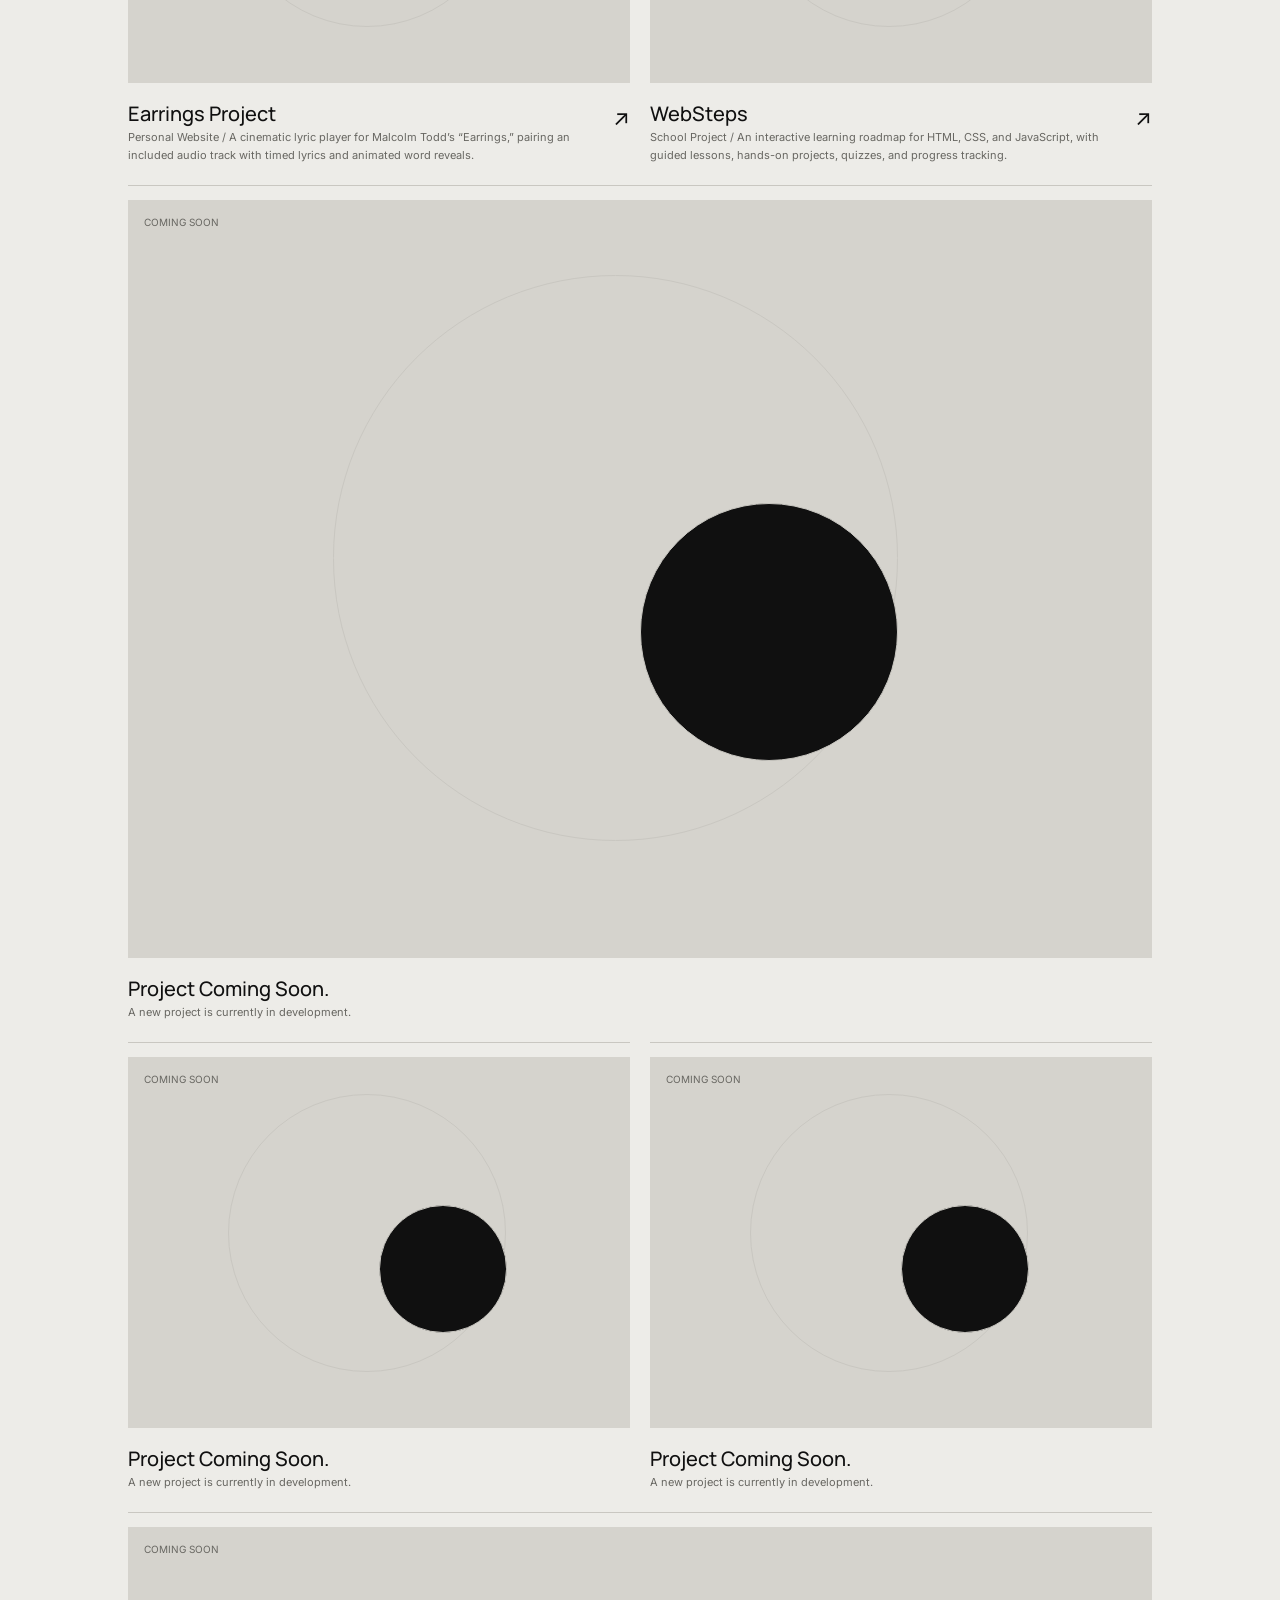
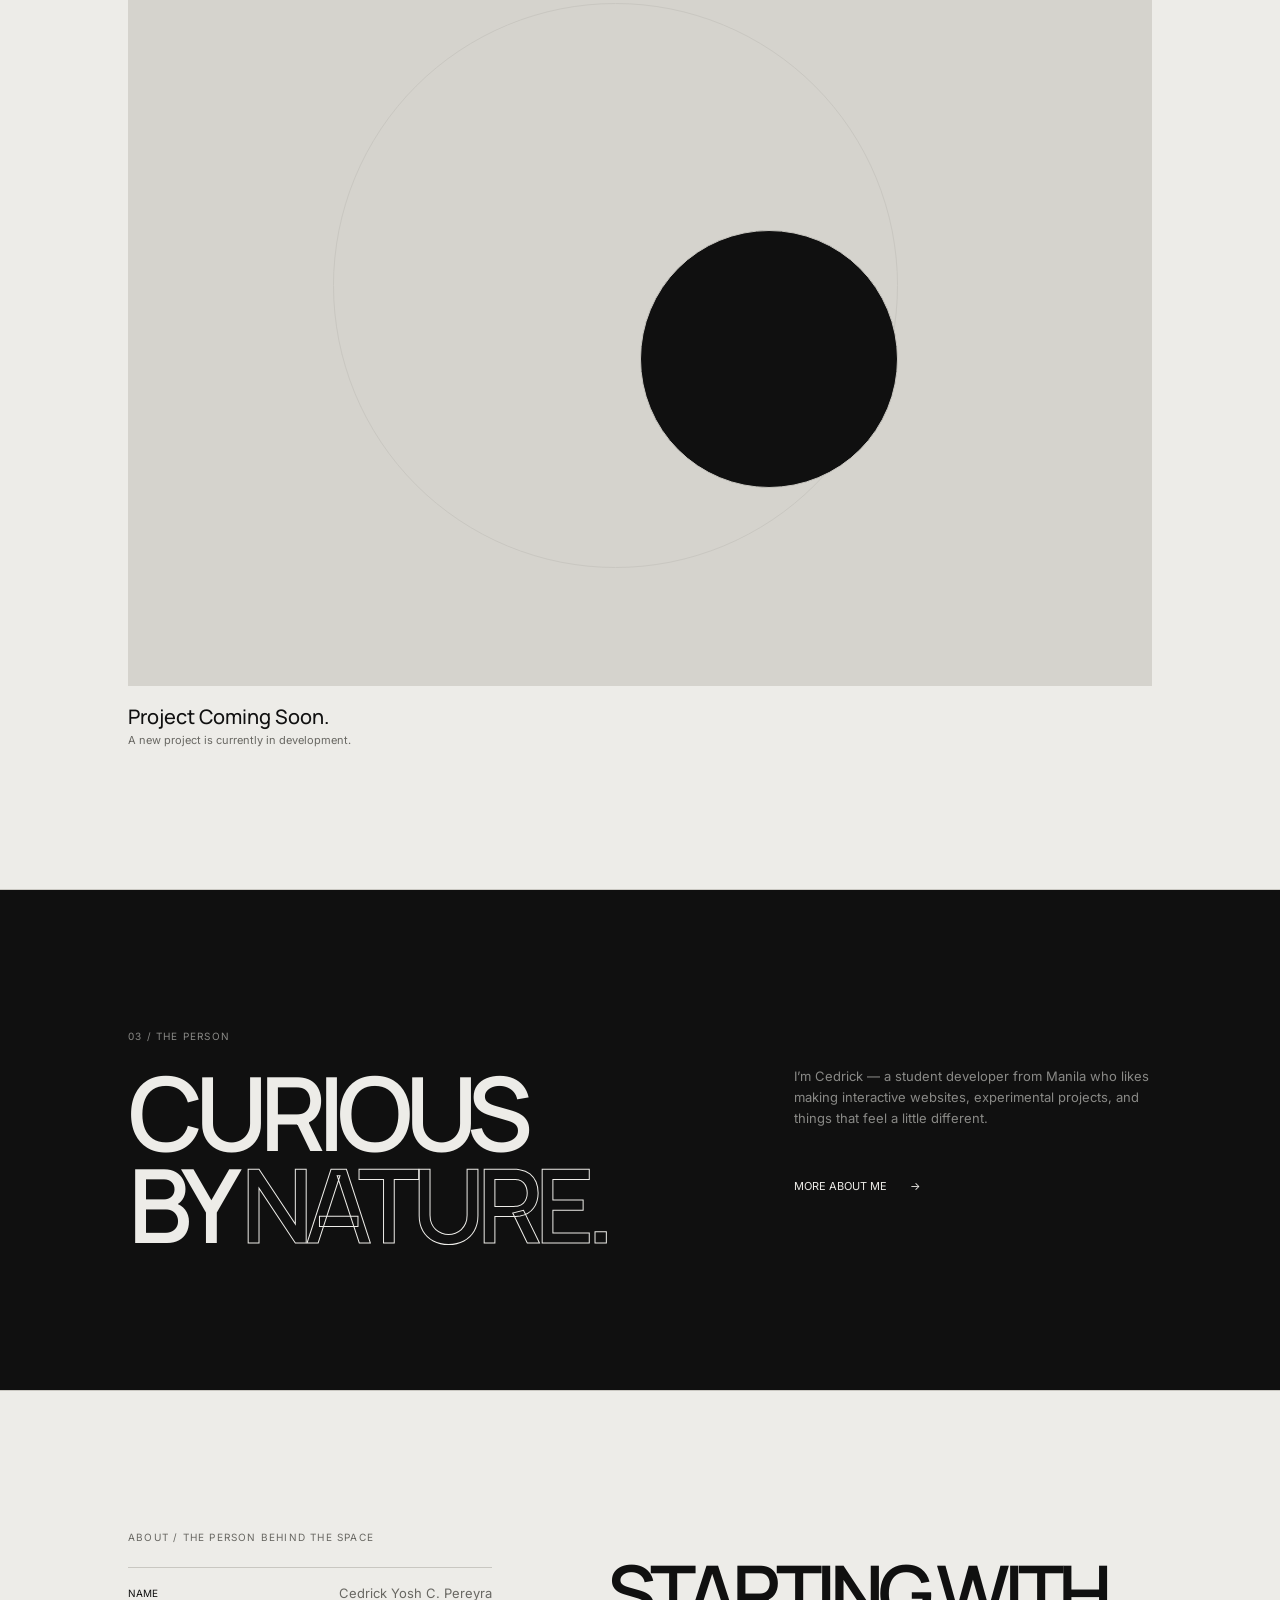
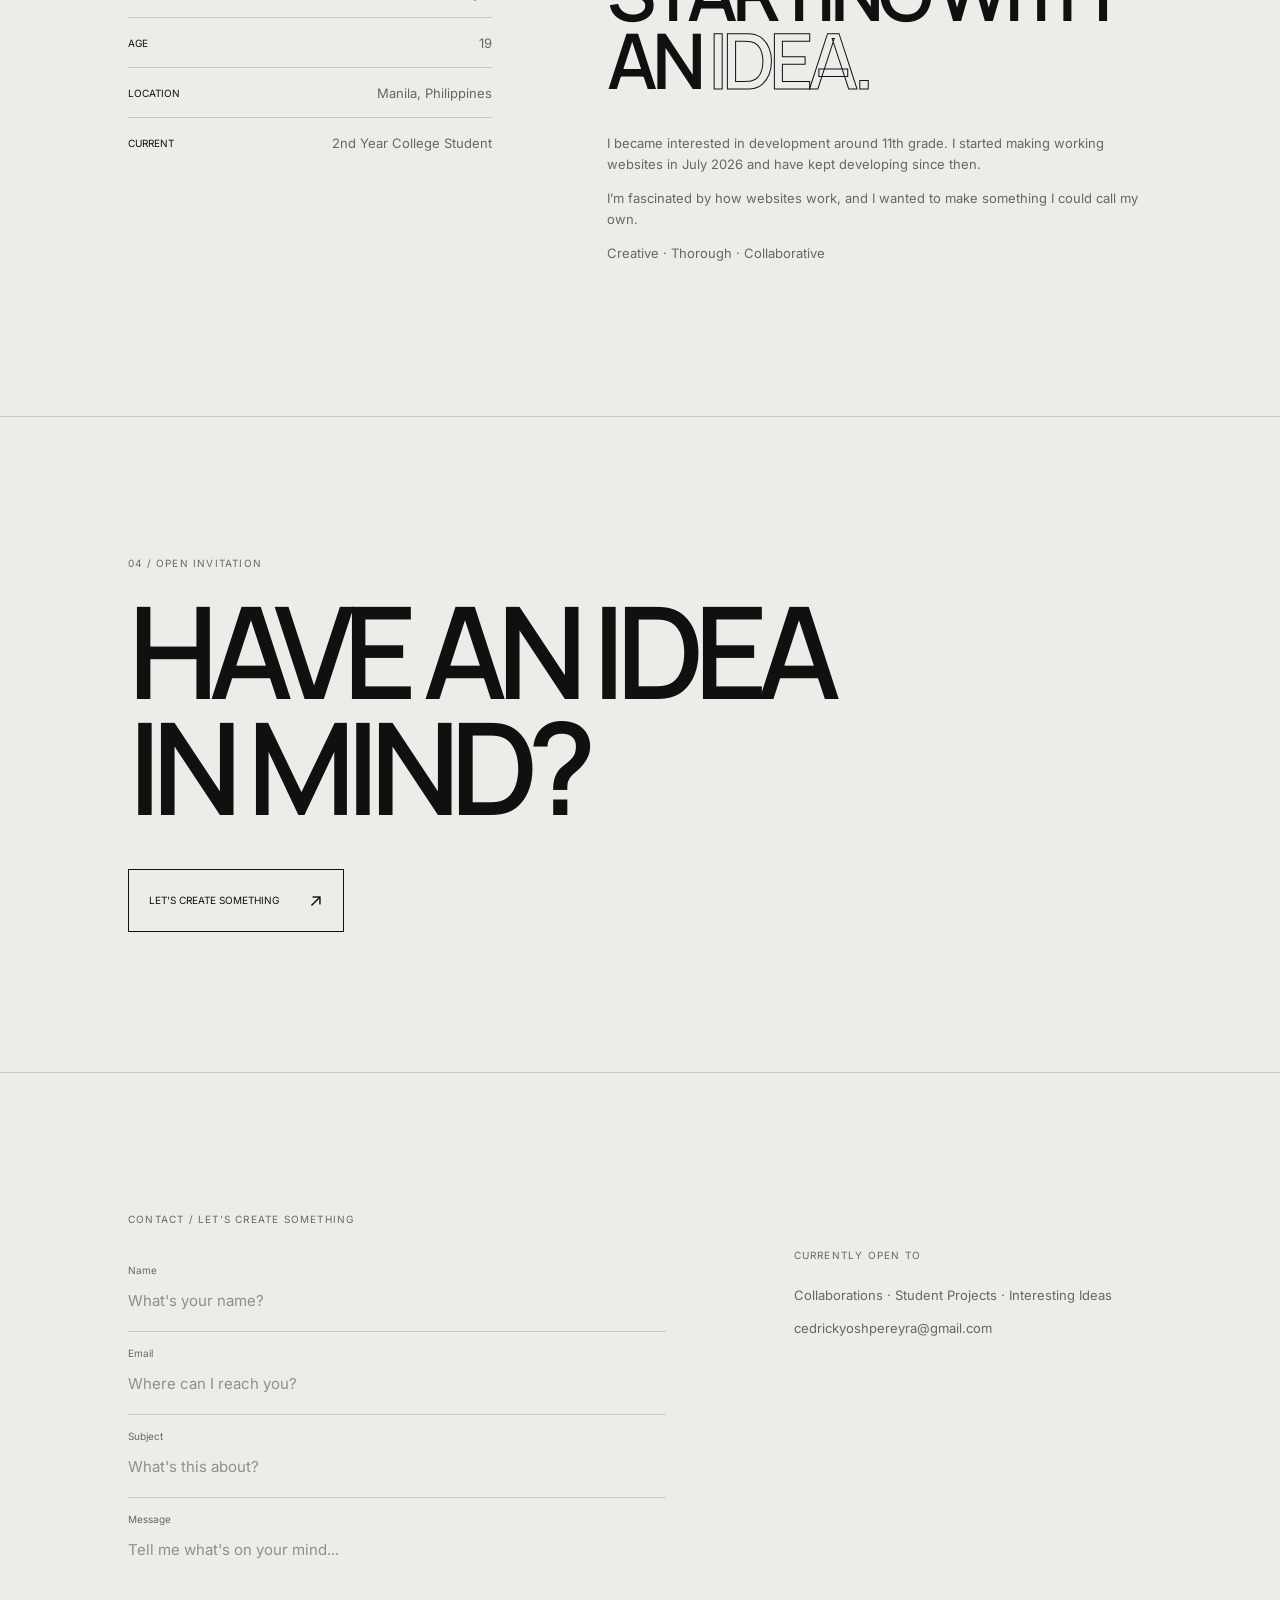
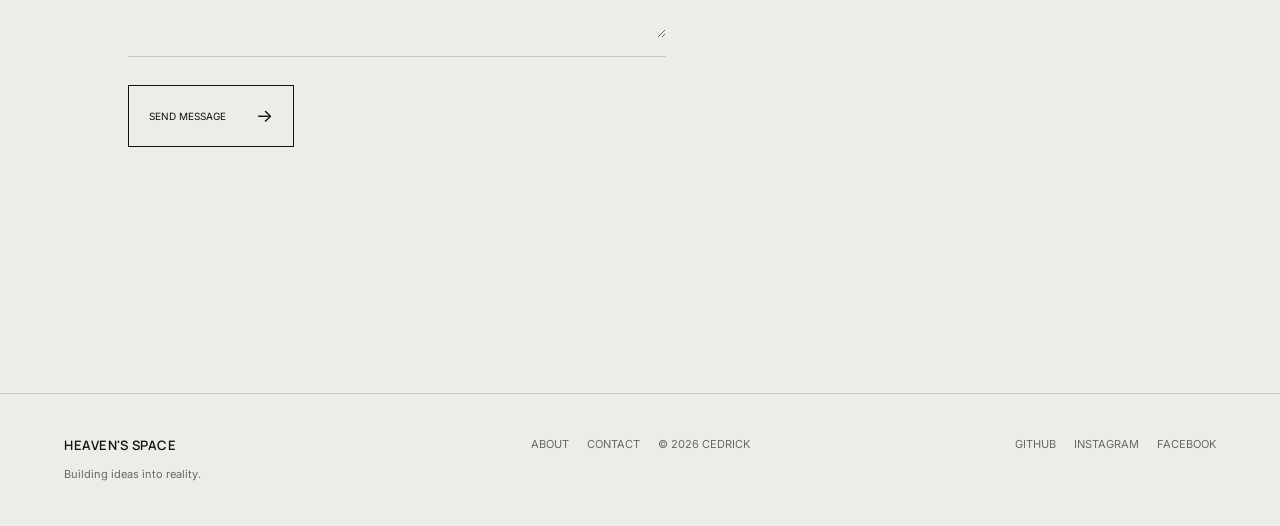
==== commit 4646acac: "Refresh map stylesheet cache" ====
--- a/index.html
+++ b/index.html
@@ -9,7 +9,7 @@
   <meta property="og:description" content="Building ideas into reality. Explore Cedrick's work, experiments, and digital space.">
   <meta property="og:type" content="website">
   <link rel="icon" type="image/png" href="assets/heavens-space-logo.png">
-  <link rel="stylesheet" href="css/style.css?v=24">
+  <link rel="stylesheet" href="css/style.css?v=25">
 </head>
 <body id="top">
   <div class="cursor" aria-hidden="true"></div>
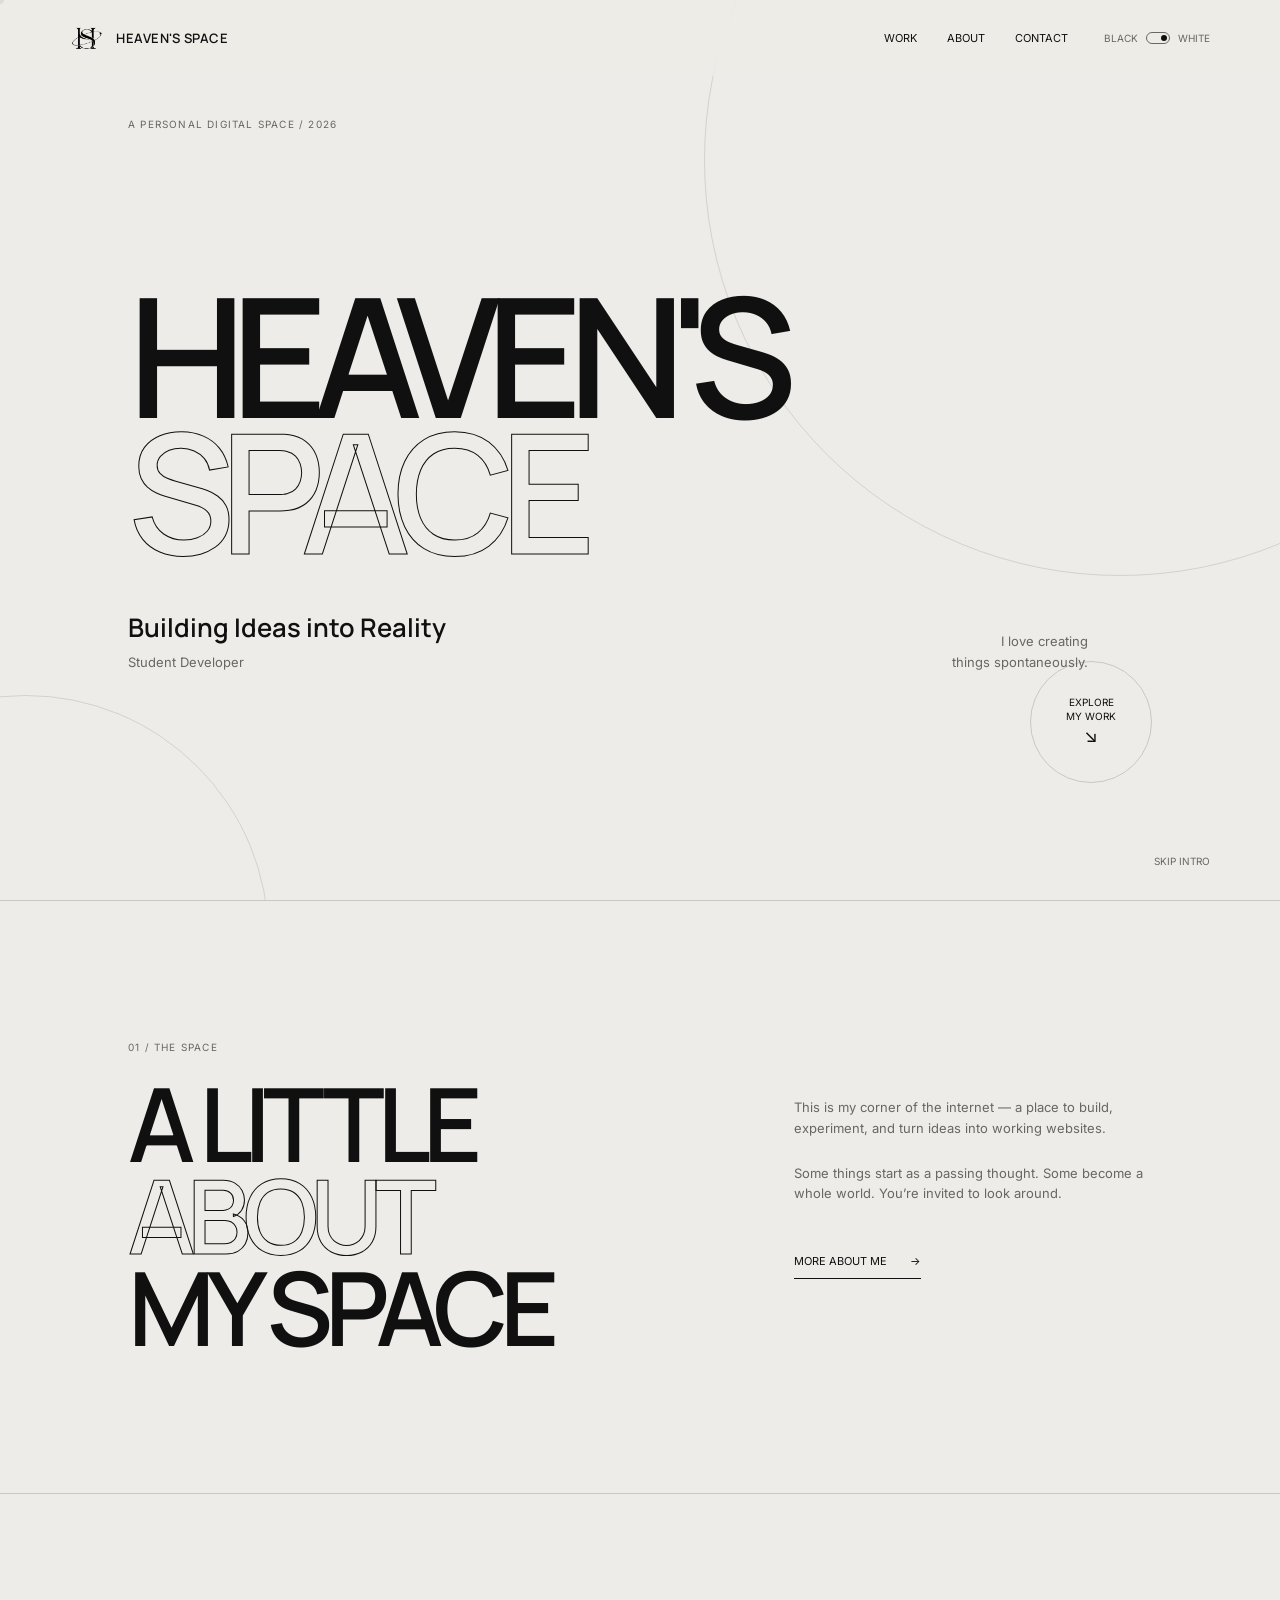
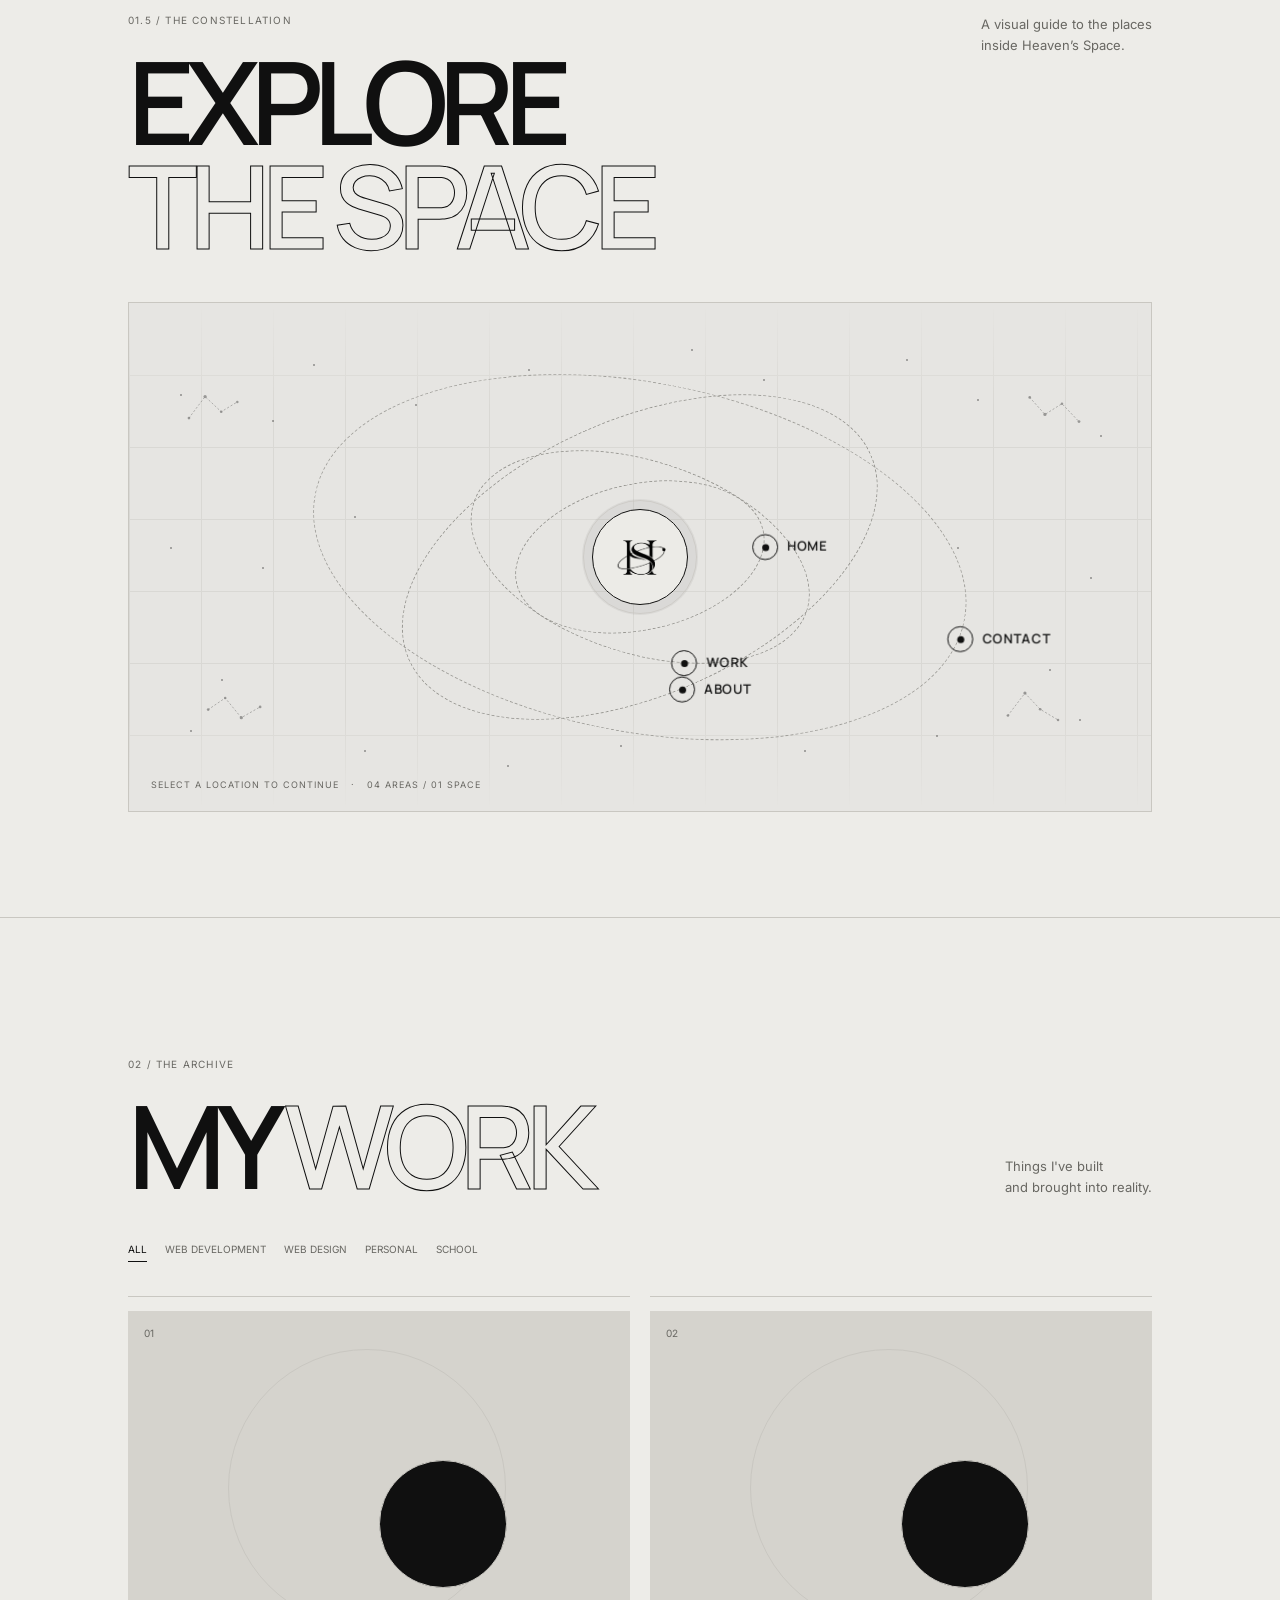
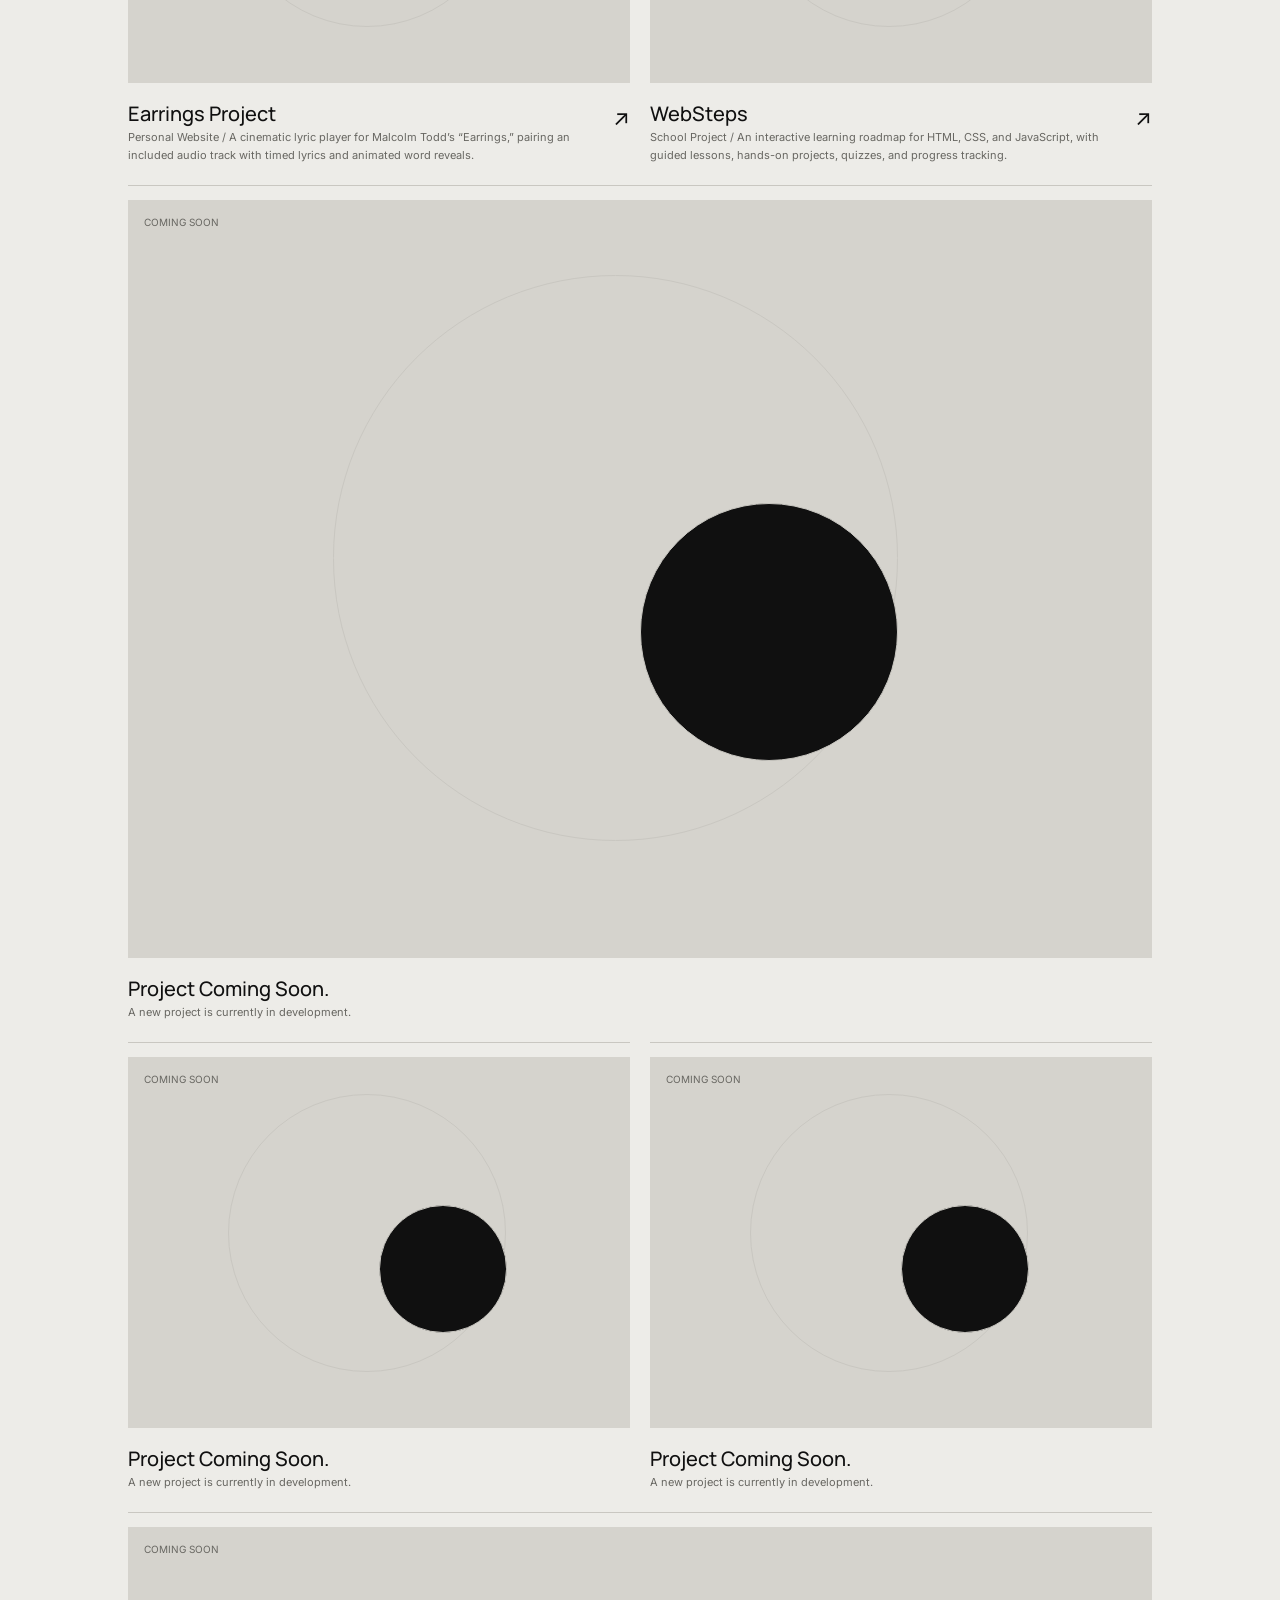
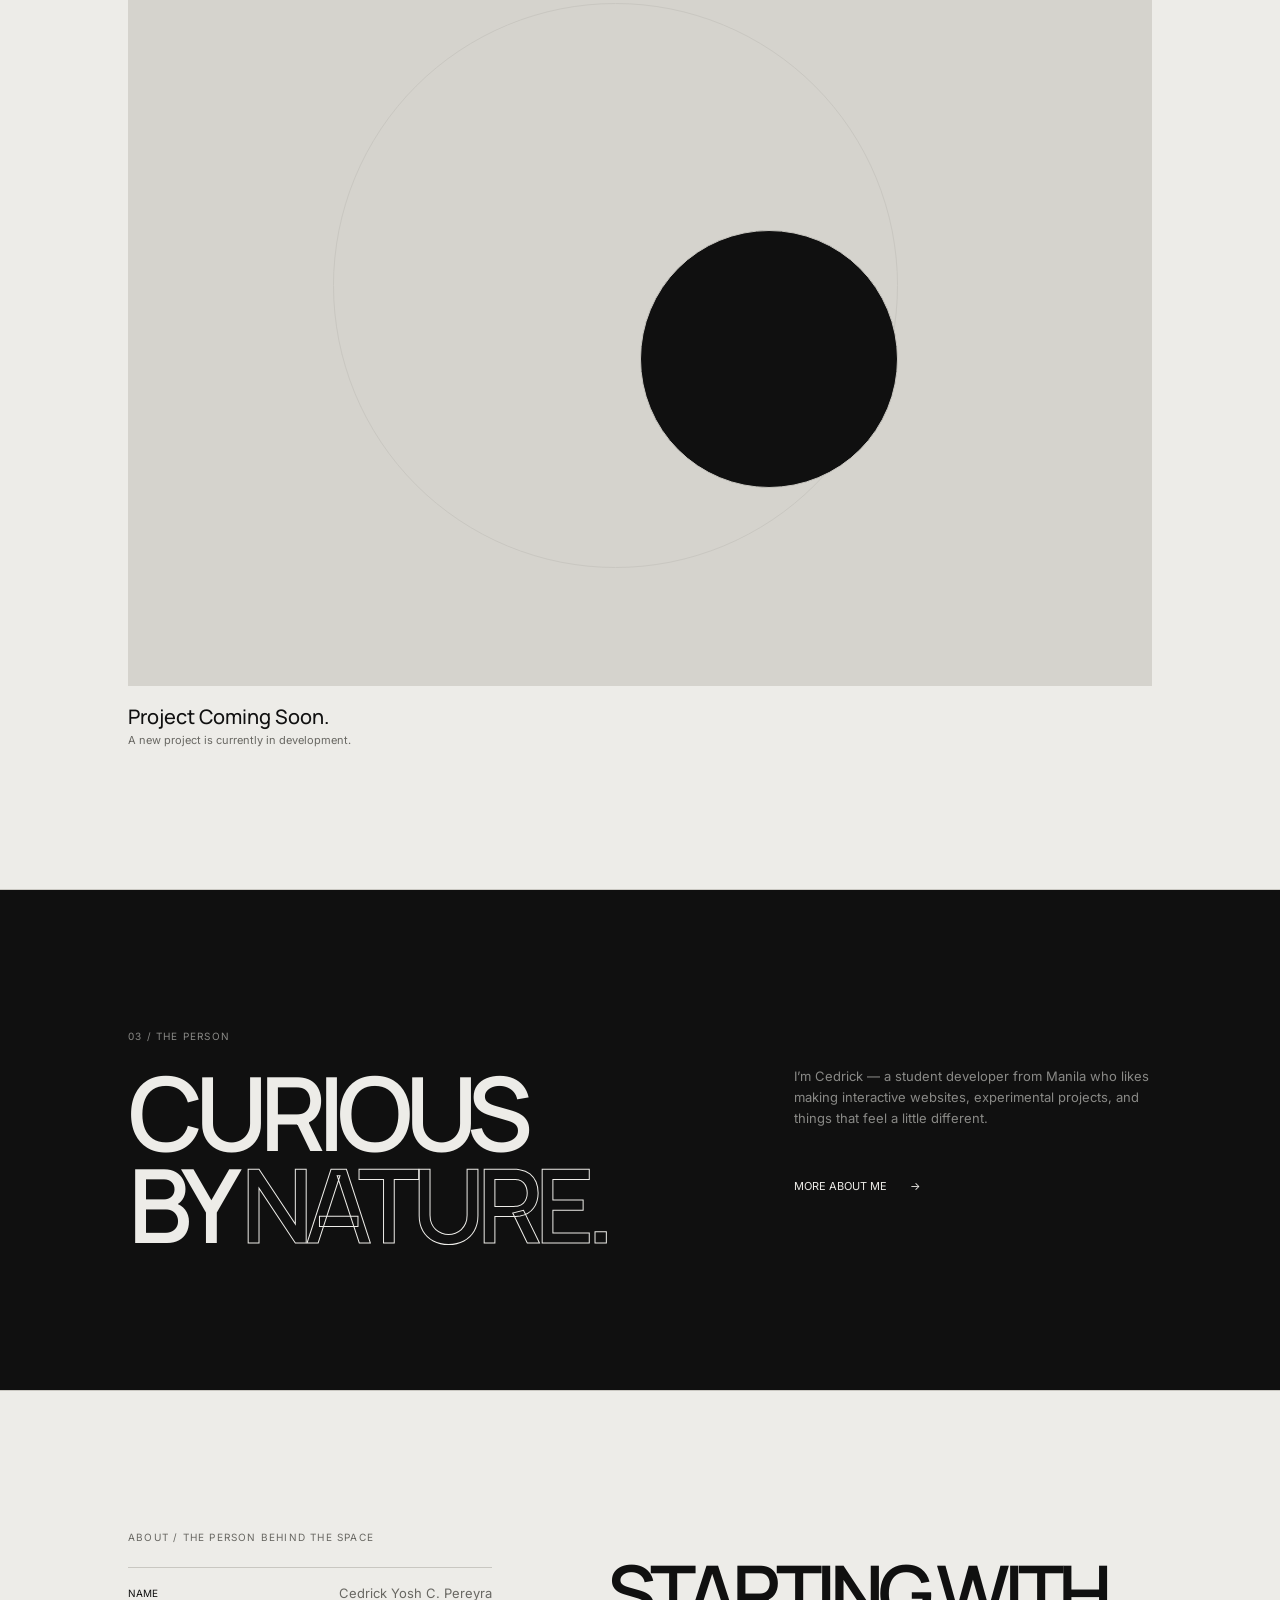
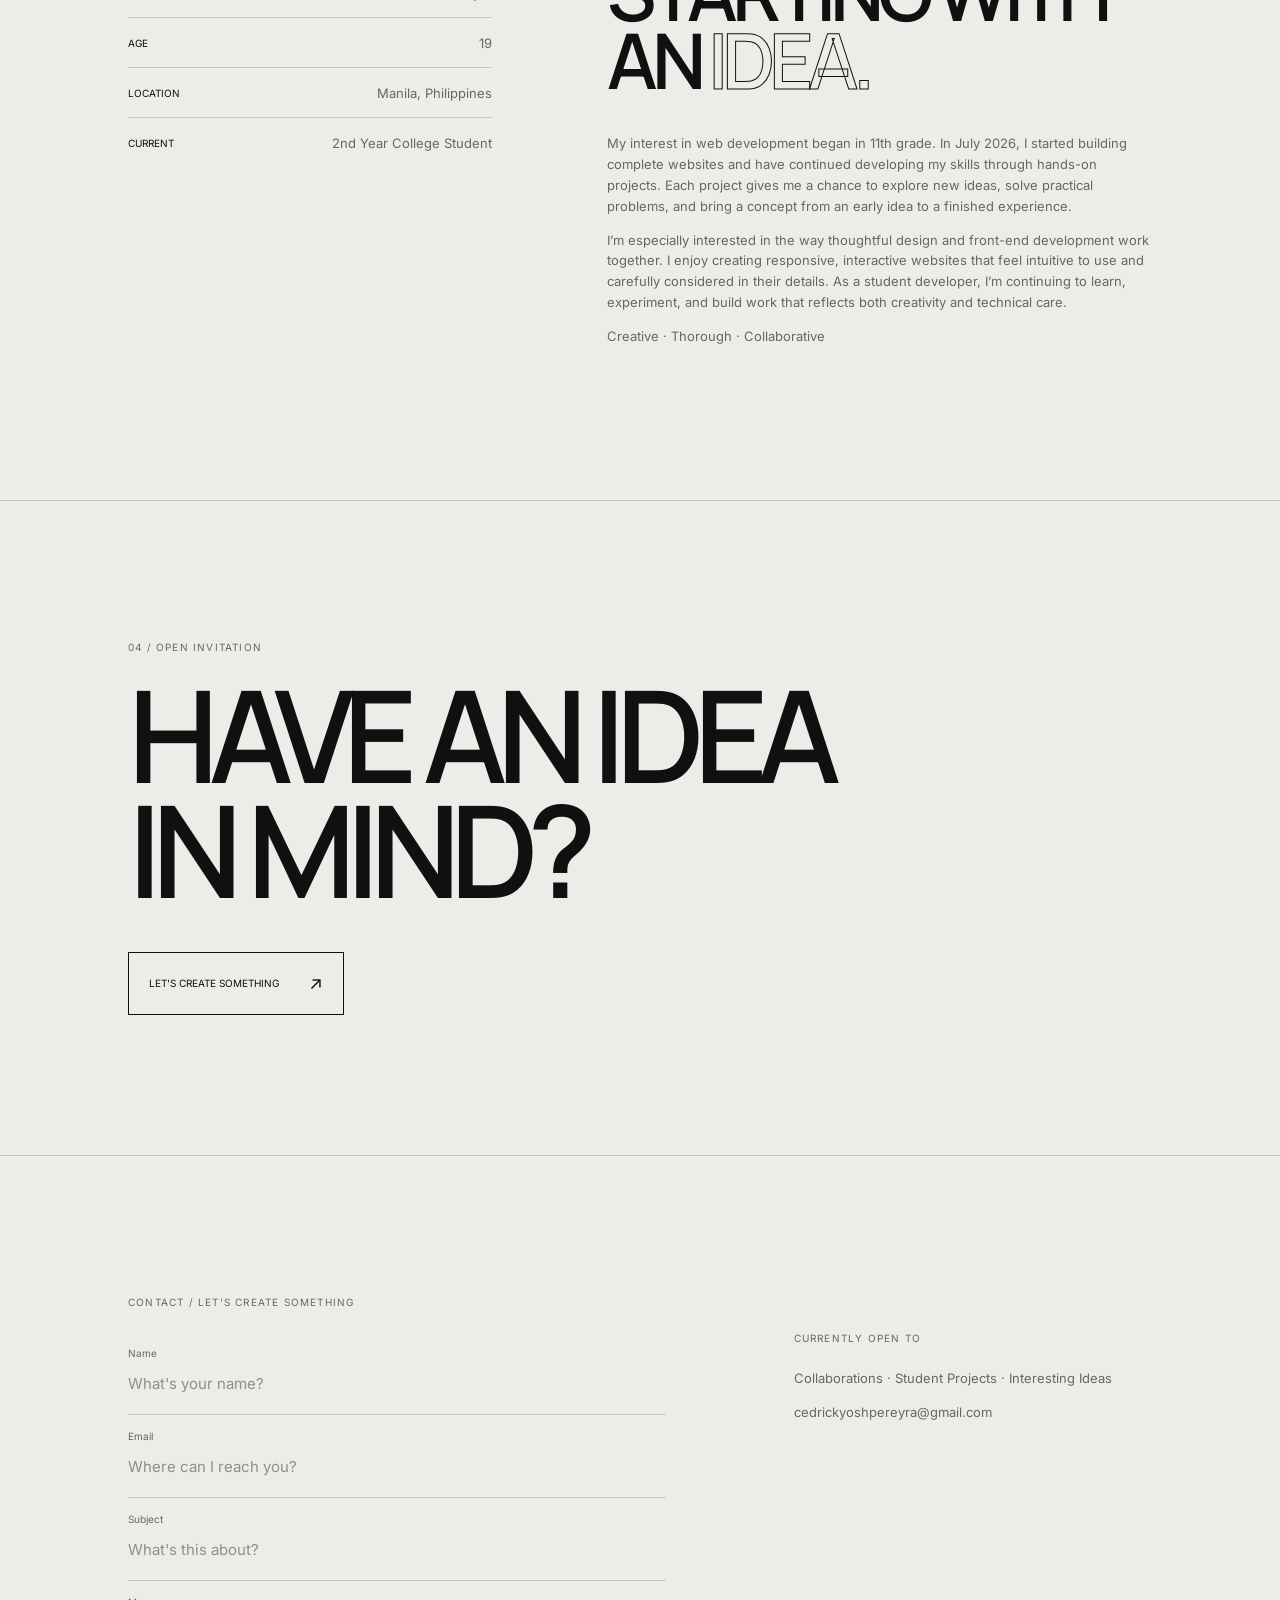
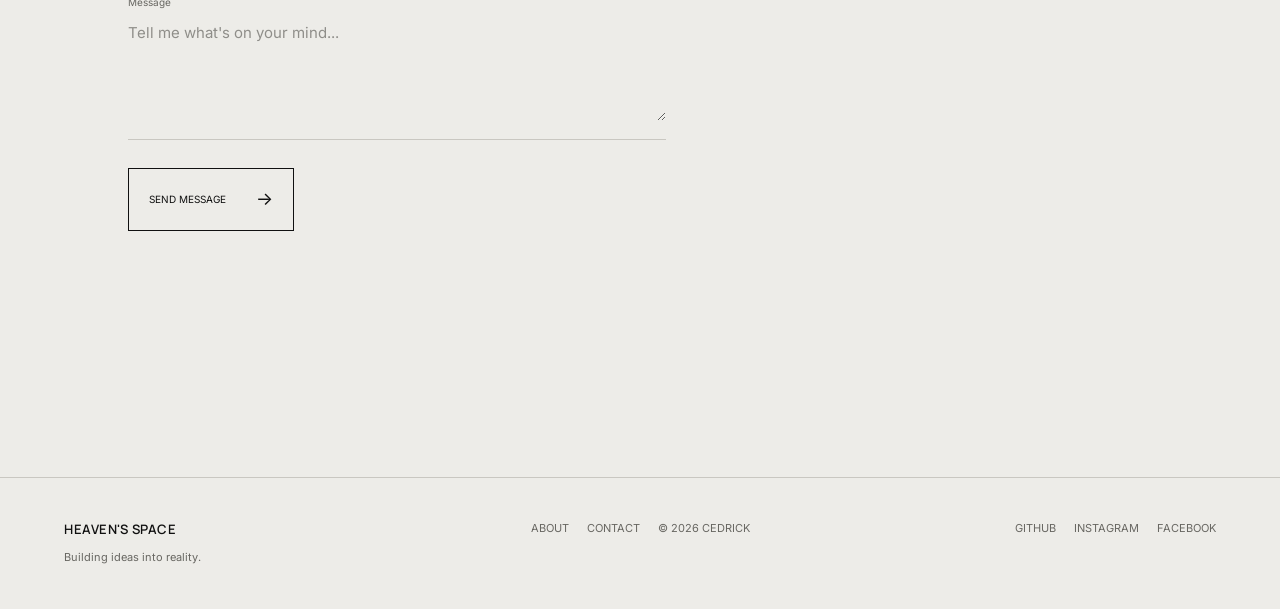
==== commit 474492b2: "Expand About section biography" ====
--- a/index.html
+++ b/index.html
@@ -96,7 +96,7 @@
     </section>
 
     <section class="about-preview section reveal"><p class="eyebrow">03 / THE PERSON</p><div class="split-heading"><h2>CURIOUS<br>BY <em>NATURE.</em></h2><div><p>I’m Cedrick — a student developer from Manila who likes making interactive websites, experimental projects, and things that feel a little different.</p><a class="text-link" href="#about">MORE ABOUT ME <span>→</span></a></div></div></section>
-    <section class="about-page section" id="about"><p class="eyebrow">ABOUT / THE PERSON BEHIND THE SPACE</p><div class="bio"><div class="facts"><p><span>NAME</span>Cedrick Yosh C. Pereyra</p><p><span>AGE</span>19</p><p><span>LOCATION</span>Manila, Philippines</p><p><span>CURRENT</span>2nd Year College Student</p></div><div class="bio-copy"><h2>STARTING WITH<br>AN <em>IDEA.</em></h2><p>I became interested in development around 11th grade. I started making working websites in July 2026 and have kept developing since then.</p><p>I’m fascinated by how websites work, and I wanted to make something I could call my own.</p><p>Creative · Thorough · Collaborative</p></div></div></section>
+    <section class="about-page section" id="about"><p class="eyebrow">ABOUT / THE PERSON BEHIND THE SPACE</p><div class="bio"><div class="facts"><p><span>NAME</span>Cedrick Yosh C. Pereyra</p><p><span>AGE</span>19</p><p><span>LOCATION</span>Manila, Philippines</p><p><span>CURRENT</span>2nd Year College Student</p></div><div class="bio-copy"><h2>STARTING WITH<br>AN <em>IDEA.</em></h2><p>My interest in web development began in 11th grade. In July 2026, I started building complete websites and have continued developing my skills through hands-on projects. Each project gives me a chance to explore new ideas, solve practical problems, and bring a concept from an early idea to a finished experience.</p><p>I’m especially interested in the way thoughtful design and front-end development work together. I enjoy creating responsive, interactive websites that feel intuitive to use and carefully considered in their details. As a student developer, I’m continuing to learn, experiment, and build work that reflects both creativity and technical care.</p><p>Creative · Thorough · Collaborative</p></div></div></section>
     <section class="contact-cta section reveal"><p class="eyebrow">04 / OPEN INVITATION</p><h2>HAVE AN IDEA<br>IN MIND?</h2><a class="outline-button" href="#contact">LET'S CREATE SOMETHING <span>↗</span></a></section>
     <section class="contact-page section" id="contact"><p class="eyebrow">CONTACT / LET'S CREATE SOMETHING</p><div class="contact-layout"><form id="contact-form" novalidate><label>Name<input name="name" autocomplete="name" maxlength="100" required placeholder="What's your name?" aria-describedby="name-error"><span class="field-error" id="name-error" data-error="name"></span></label><label>Email<input name="email" type="email" autocomplete="email" maxlength="254" required placeholder="Where can I reach you?" aria-describedby="email-error"><span class="field-error" id="email-error" data-error="email"></span></label><label>Subject<input name="subject" maxlength="160" required placeholder="What's this about?" aria-describedby="subject-error"><span class="field-error" id="subject-error" data-error="subject"></span></label><label>Message<textarea name="message" rows="5" maxlength="5000" required placeholder="Tell me what's on your mind..." aria-describedby="message-error"></textarea><span class="field-error" id="message-error" data-error="message"></span></label><div class="form-honeypot" aria-hidden="true"><label>Leave this blank<input name="website" tabindex="-1" autocomplete="off"></label></div><button class="outline-button" type="submit">SEND MESSAGE <span>→</span></button><p class="form-status" role="status" aria-live="polite"></p></form><aside><p class="eyebrow">CURRENTLY OPEN TO</p><p>Collaborations · Student Projects · Interesting Ideas</p><p><a href="mailto:cedrickyoshpereyra@gmail.com">cedrickyoshpereyra@gmail.com</a></p></aside></div></section>
     <section class="project-view section" id="project-view" hidden></section>
